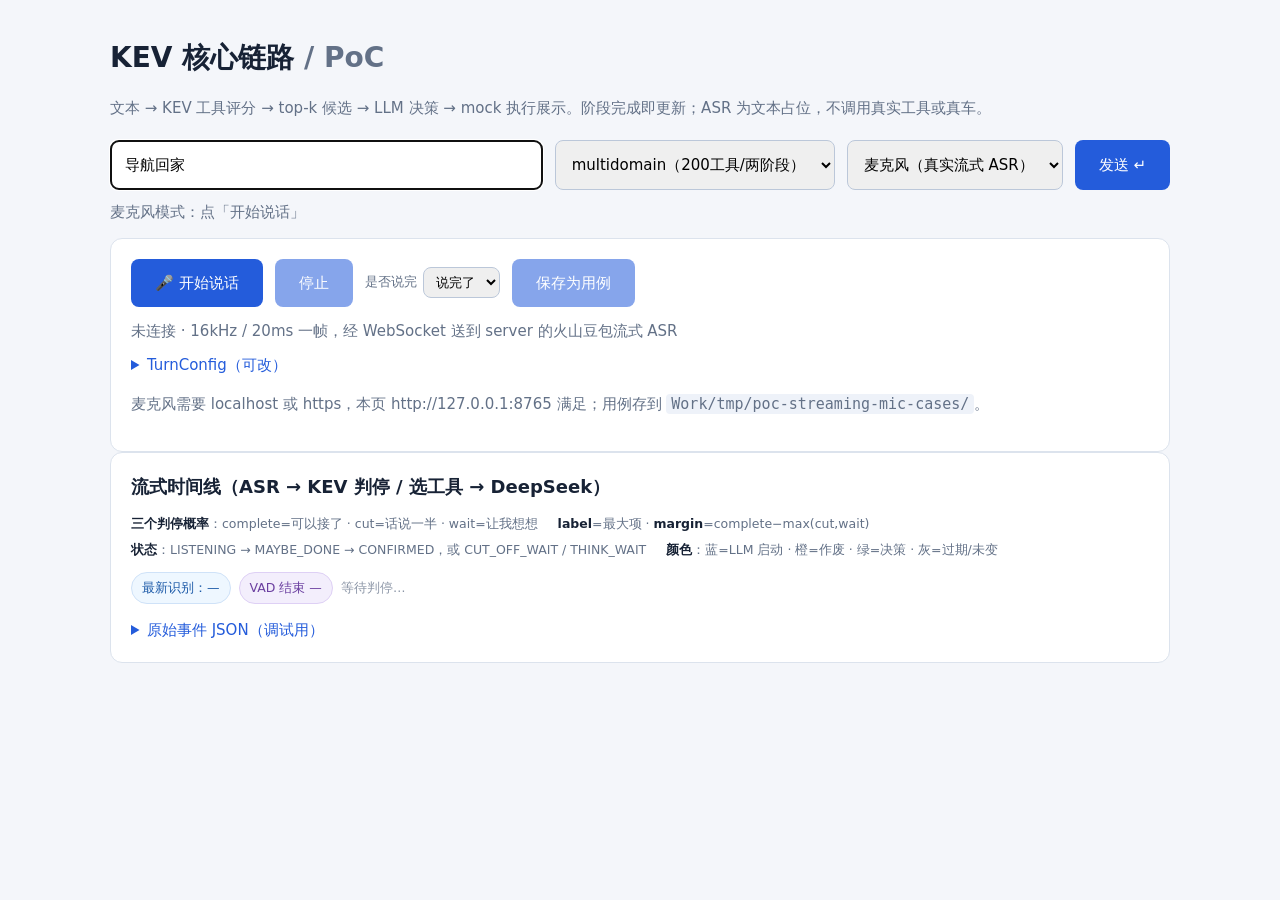
==== ui/index.html @ b3d254fd "流式多轮消费 LLM：消费游标 + 一轮内段级多次决策 把"判停 → 一次决策 → 本轮收尾"改成"判停 → 决策 → 封存该段为已消费 → ASR 继续说 → 只对未消费后缀再判停/再决策"（doc" ====
<!doctype html>
<html lang="zh-CN">
<head>
  <meta charset="utf-8">
  <meta name="viewport" content="width=device-width,initial-scale=1">
  <title>KEV 核心链路 · PoC</title>
  <style>
    * { box-sizing: border-box; }
    body { margin: 0; background: #f4f6fa; color: #172235; font: 15px/1.6 system-ui, sans-serif; }
    main { max-width: 1100px; margin: 36px auto; padding: 0 20px; }
    h1 { margin: 0; font-size: 28px; } h2 { margin: 0 0 12px; font-size: 18px; }
    .muted { color: #637187; } .card { background: white; border: 1px solid #dce3ed; border-radius: 12px; padding: 20px; }
    form { display: flex; gap: 12px; margin: 20px 0 10px; }
    input { flex: 1; min-width: 0; padding: 12px 14px; border: 1px solid #bbc7d9; border-radius: 8px; font: inherit; }
    select { padding: 12px; border: 1px solid #bbc7d9; border-radius: 8px; font: inherit; }
    button { padding: 12px 24px; border: 0; border-radius: 8px; background: #245cdb; color: white; font: inherit; cursor: pointer; }
    button:disabled { opacity: .55; cursor: wait; }
    #status { min-height: 26px; margin-bottom: 12px; } #error { margin: 12px 0; color: #a61f32; background: #fff1f2; padding: 12px; border-radius: 8px; }
    .grid { display: grid; grid-template-columns: 1fr 1fr; gap: 16px; }
    .stack { display: grid; align-content: start; gap: 16px; }
    table { width: 100%; border-collapse: collapse; font-size: 13px; }
    th { text-align: left; color: #637187; } td, th { padding: 8px 6px; border-bottom: 1px solid #edf0f5; }
    td:last-child { text-align: right; font-variant-numeric: tabular-nums; } tr.selected { background: #eaf2ff; color: #174dbb; font-weight: 600; }
    .badge { margin-left: 8px; font-size: 11px; color: #174dbb; white-space: nowrap; }
    .candidate { padding: 10px 0; border-bottom: 1px solid #edf0f5; } .candidate strong { font: 13px ui-monospace, monospace; overflow-wrap: anywhere; }
    .timings { display: flex; gap: 12px; margin-bottom: 16px; } .timings .card { flex: 1; }
    .time { font-size: 22px; font-weight: 600; }
    pre { white-space: pre-wrap; overflow-wrap: anywhere; font: 13px/1.6 ui-monospace, monospace; background: #f6f8fc; padding: 12px; border-radius: 8px; margin: 10px 0 0; }
    summary { cursor: pointer; color: #245cdb; } #raw-section { margin-top: 16px; }
    #timeline-card { margin-bottom: 16px; }
    #timeline { margin: 0; padding: 0; list-style: none; }
    #timeline li { padding: 9px 12px; border-left: 3px solid #245cdb; margin: 6px 0; background: #f6f8fc; font-size: 14px; overflow-wrap: anywhere; }
    #timeline li.error { color: #a61f32; border-color: #a61f32; background: #fff1f2; }
    #execution { margin-top: 12px; }
    [hidden] { display: none !important; }
    .row { display: flex; flex-wrap: wrap; gap: 12px; align-items: center; margin-bottom: 10px; }
    .row label { display: flex; gap: 6px; align-items: center; font-size: 13px; color: #637187; }
    .row input[type=number] { width: 76px; padding: 6px 8px; border: 1px solid #bbc7d9; border-radius: 6px; font: inherit; }
    .row select { padding: 6px 8px; }
    #turn-config, #turn-config-mic { display: grid; grid-template-columns: repeat(auto-fill, minmax(230px, 1fr));
                                   gap: 10px 16px; margin-top: 10px; align-items: start; }
    #turn-config label { justify-content: space-between; }
    code { background: #eef2f9; padding: 1px 5px; border-radius: 4px; }
    #stream-table td { font-variant-numeric: tabular-nums; vertical-align: top; }
    #stream-table td:last-child { text-align: left; }
    #stream-table tr.llm td { background: #f0f6ff; }
    #stream-table tr.llm-cancel td { background: #fff5e8; }
    #stream-table tr.llm-decision td { background: #eaf7ee; font-weight: 600; }
    #stream-table tr.state td { color: #174dbb; }
    #stream-table tr.stale td { color: #8a8f99; }
    #stream-table tr.done td { background: #eaf2ff; }
    #stream-table td.text { max-width: 220px; overflow-wrap: anywhere; }
    @media (max-width: 760px) { main { margin: 20px auto; } .grid { grid-template-columns: 1fr; } .time { font-size: 18px; } .timings { gap: 6px; } .timings .card { padding: 12px; } }

    /* ---------- 时间线可视化 v2（判停卡片流） ---------- */
    .tl-legend { display: flex; flex-wrap: wrap; gap: 6px 20px; font-size: 12.5px; color: #637187; margin: 0 0 12px; }
    .tl-legend b { color: #172235; font-weight: 600; }
    .tl-metrics { display: flex; flex-wrap: wrap; gap: 8px; align-items: center; margin: 0 0 14px; }
    .tl-chip { display: inline-flex; align-items: center; gap: 6px; padding: 5px 10px; border-radius: 999px;
               background: #f1f5fb; border: 1px solid #dbe4f0; font-size: 12.5px; color: #33415c; white-space: nowrap; }
    .tl-chip.live { background: #eef7ff; border-color: #cfe2f8; color: #1c5aa8; }
    .tl-chip.ok { background: #eaf7ee; border-color: #c7e6d2; color: #1f6b3d; }
    .tl-chip.warn { background: #fff5e8; border-color: #f2d9b6; color: #a85c11; }
    .tl-chip.vad { background: #f3eefc; border-color: #ded0f5; color: #6b3fa0; }
    .tl-badge.pass { background: #e6f7ec; color: #1f6b3d; font-weight: 600; }
    .tl-badge.hold { background: #f3f4f6; color: #7b8496; }
    .tl-badge.vad { background: #f3eefc; color: #6b3fa0; }
    .tl-waterfall { display: flex; width: 260px; height: 10px; border-radius: 6px; overflow: hidden; background: #eef2f9; border: 1px solid #dbe4f0; }
    .tl-seg { display: block; height: 100%; }
    .tl-seg.confirm { background: #4a6fa5; } .tl-seg.llm { background: #2f7d4f; } .tl-seg.decide { background: #245cdb; }
    .tl-groups { display: flex; flex-direction: column; gap: 10px; }
    .tl-card { border: 1px solid #dce3ed; border-left: 4px solid #b9c6d8; border-radius: 10px; padding: 10px 12px; background: #fff; }
    .tl-card.complete { border-left-color: #2f7d4f; } .tl-card.cut { border-left-color: #c8862a; }
    .tl-card.wait { border-left-color: #4a6fa5; } .tl-card.stale { opacity: .7; }
    .tl-card.llm { box-shadow: inset 0 0 0 1px #cfe0ff; } .tl-card.done { background: #f6faff; border-left-color: #245cdb; }
    .tl-head { display: flex; flex-wrap: wrap; gap: 8px; align-items: baseline; }
    .tl-time { font: 12px/1.5 ui-monospace, monospace; color: #637187; min-width: 68px; }
    .tl-text { font-weight: 600; overflow-wrap: anywhere; }
    .tl-badge { font-size: 11px; padding: 1px 7px; border-radius: 999px; background: #eef2f9; color: #33415c; white-space: nowrap; }
    .tl-badge.final { background: #e6f0ff; color: #174dbb; }
    .tl-badge.llm { background: #e8f0ff; color: #174dbb; } .tl-badge.cancel { background: #fff1e2; color: #a85c11; }
    .tl-badge.decision { background: #e6f7ec; color: #1f6b3d; } .tl-badge.state { background: #eef7ff; color: #1c5aa8; }
    .tl-badge.error { background: #fff1f2; color: #a61f32; }
    .tl-body { display: grid; grid-template-columns: minmax(250px, 1.1fr) minmax(230px, 1fr); gap: 8px 18px; margin-top: 8px; }
    .tl-scores { display: flex; flex-direction: column; gap: 4px; font-size: 12.5px; }
    .tl-score { display: grid; grid-template-columns: 62px 1fr 46px; gap: 8px; align-items: center; }
    .tl-score .name, .tl-score .val { color: #637187; }
    .tl-score .val { text-align: right; font-variant-numeric: tabular-nums; }
    .tl-score.winner .name, .tl-score.winner .val { color: #172235; font-weight: 600; }
    .tl-bar { display: block; height: 7px; border-radius: 4px; background: #d7e0ee; }
    .tl-bar.complete { background: #2f7d4f; } .tl-bar.cut { background: #c8862a; } .tl-bar.wait { background: #4a6fa5; }
    .tl-tools { display: flex; flex-wrap: wrap; gap: 6px; }
    .tl-events { list-style: none; margin: 8px 0 0; padding: 0; display: flex; flex-direction: column; gap: 3px; font-size: 12px; }
    .tl-events li { display: flex; gap: 8px; overflow-wrap: anywhere; }
    .tl-events .et { font: 11.5px/1.6 ui-monospace, monospace; color: #8b95a6; min-width: 60px; }
    .tl-empty { color: #8b95a6; font-size: 12.5px; }
    .cfg { display: flex; flex-direction: column; gap: 3px; align-items: stretch; }
    .cfg .cfg-key { font-size: 12.5px; color: #33415c; font-weight: 600; }
    .cfg .cfg-hint { font-size: 11.5px; color: #7b8496; line-height: 1.35; }
    @media (max-width: 900px) { .tl-body { grid-template-columns: 1fr; } .tl-waterfall { width: 160px; } }
  </style>
</head>
<body>
<main>
  <h1>KEV 核心链路 <span class="muted">/ PoC</span></h1>
  <p class="muted">文本 → KEV 工具评分 → top-k 候选 → LLM 决策 → mock 执行展示。阶段完成即更新；ASR 为文本占位，不调用真实工具或真车。</p>
  <form id="query-form">
    <input id="utterance" aria-label="输入一句 query" placeholder="输入一句 query，例如：导航回家" value="导航回家" required autofocus>
    <select id="tool-set" aria-label="工具集模式">
      <option value="navigation">navigation（14导航工具）</option>
      <option value="multidomain" selected>multidomain（200工具/两阶段）</option>
    </select>
    <select id="mode" aria-label="运行模式">
      <option value="single">单句（一次决策）</option>
      <option value="stream">流式模拟（KEV 判停）</option>
      <option value="mic" selected>麦克风（真实流式 ASR）</option>
    </select>
    <button id="send" type="submit">发送 ↵</button>
  </form>
  <div id="status" class="muted" role="status" aria-live="polite">麦克风模式：点「开始说话」</div>
  <div id="error" role="alert" hidden></div>
  <section id="stream-controls" class="card" hidden>
    <div class="row">
      <label>语速 <input id="speed" type="number" value="6" min="1" max="20" step="0.5" aria-label="每秒字数"> 字/秒</label>
      <label>样例
        <select id="preset" aria-label="样例脚本">
          <option value="">（用输入框文本）</option>
          <option value="导航回家">导航回家</option>
          <option value="我去买菜|600|对了还要买酱油">我去买菜|600|对了还要买酱油</option>
          <option value="帮我导航到|1500|人民广场">帮我导航到|1500|人民广场</option>
          <option value="等一下我想想|2500|回家">等一下我想想|2500|回家</option>
        </select>
      </label>
      <span class="muted">停顿标记：<code>我去买菜|600|对了还要买酱油</code>（<code>|600|</code> 表示停顿 600ms，同时作为新的 ASR 段）</span>
    </div>
    <details><summary>TurnConfig（可改）</summary><div id="turn-config"></div></details>
  </section>
  <section id="mic-controls" class="card" hidden>
    <div class="row">
      <button id="mic-start" type="button">🎤 开始说话</button>
      <button id="mic-stop" type="button" disabled>停止</button>
      <label>是否说完
        <select id="mic-label" aria-label="标注是否说完">
          <option value="true" selected>说完了</option>
          <option value="false">没说完</option>
        </select>
      </label>
      <button id="mic-save" type="button" disabled>保存为用例</button>
      <span id="mic-status" class="muted">未连接 · 16kHz / 20ms 一帧，经 WebSocket 送到 server 的火山豆包流式 ASR</span>
    </div>
    <details><summary>TurnConfig（可改）</summary><div id="turn-config-mic"></div></details>
    <p class="muted">麦克风需要 localhost 或 https，本页 http://127.0.0.1:8765 满足；用例存到 <code>Work/tmp/poc-streaming-mic-cases/</code>。</p>
  </section>
  <section id="stream-card" class="card" hidden>
    <h2>流式时间线（ASR → KEV 判停 / 选工具 → DeepSeek）</h2>
    <p class="tl-legend">
      <span><b>三个判停概率</b>：complete=可以接了 · cut=话说一半 · wait=让我想想</span>
      <span><b>label</b>=最大项 · <b>margin</b>=complete−max(cut,wait)</span>
      <span><b>状态</b>：LISTENING → MAYBE_DONE → CONFIRMED，或 CUT_OFF_WAIT / THINK_WAIT</span>
      <span><b>颜色</b>：蓝=LLM 启动 · 橙=作废 · 绿=决策 · 灰=过期/未变</span>
    </p>
    <div id="tl-metrics" class="tl-metrics"></div>
    <div id="tl-groups" class="tl-groups"></div>
    <details id="tl-raw-details"><summary>原始事件 JSON（调试用）</summary><pre id="tl-raw"></pre></details>
  </section>
  <section id="timeline-card" class="card" hidden>
    <h2>实时阶段时间线</h2><ol id="timeline" aria-live="polite"></ol>
    <div id="execution" class="muted"></div>
  </section>
  <section id="results" hidden>
    <div class="timings">
      <div class="card"><div class="muted">KEV</div><div id="kev-time" class="time"></div></div>
      <div class="card"><div class="muted">LLM / 决策</div><div id="llm-time" class="time"></div></div>
      <div class="card"><div class="muted">E2E</div><div id="e2e-time" class="time"></div></div>
    </div>
    <div class="grid">
      <div class="card">
        <h2>1 · KEV 分数表</h2>
        <p id="score-info" class="muted"></p>
        <p id="stage-info" class="muted" hidden></p>
        <table><thead><tr><th>工具名（蓝色为入选 top-k）</th><th>分数</th></tr></thead><tbody id="scores"></tbody></table>
      </div>
      <div class="stack">
        <div class="card"><h2>2 · 交给 LLM 的候选</h2><div id="candidates"></div><details><summary>候选完整 schema</summary><pre id="schemas"></pre></details></div>
        <div class="card"><h2>3 · 下一步决策</h2><div id="decision-head" class="muted"></div><pre id="decision"></pre></div>
      </div>
    </div>
    <details id="raw-section" class="card"><summary>原始 JSON · 全部结果</summary><pre id="raw"></pre></details>
  </section>
</main>
<script>
  const byId = id => document.getElementById(id);
  const pretty = value => JSON.stringify(value, null, 2);
  const ms = value => typeof value === 'number' ? value.toFixed(1) + ' ms' : '—';
  const fixed = (value, digits = 3) => typeof value === 'number' ? value.toFixed(digits) : '';

  // ---------- 流式模拟：TurnConfig 表单 + 脚本化 ASR 回放 ----------
  const TURN_FIELDS = [
    {key: 'eot_policy', type: 'select', options: ['argmax', 'margin'],
     hint: '判"说完了"的策略：argmax=三项取最大；margin=complete 必须领先 max(cut,wait) 超过 eot_margin'},
    {key: 'eot_margin', type: 'number', step: '0.05',
     hint: 'margin 策略要求的领先幅度（推荐 0.2）：越大越不容易误判说完，但会漏判'},
    {key: 'spec_margin', type: 'number', step: '0.05',
     hint: '进入"可能说完"且 margin ≥ 此值时才投机调 LLM（0=只要可能说完就投机）'},
    {key: 'speculative_llm', type: 'checkbox',
     hint: '投机启动 DeepSeek：确认前就调，被推翻时作废并计入 llm_wasted（省确认窗）'},
    {key: 'eot_input', type: 'select', options: ['last_segment', 'turn_text'],
     hint: '判停送什么文本：last_segment=当前 ASR 段（<4 字时拼上一段）；turn_text=本轮累计全文'},
    {key: 'confirm_silence_ms', type: 'number', step: '50',
     hint: '判 complete 后要连续静音多久才确认（必须小于 max_silence_ms，否则被兜底抢先）'},
    {key: 'cut_wait_ms', type: 'number', step: '100',
     hint: '判 cut（话说一半）后再等多久强制确认，避免会话卡住'},
    {key: 'think_wait_ms', type: 'number', step: '100',
     hint: '判 wait（"等一下/我想想"）最多等多久确认；期间不调 LLM'},
    {key: 'max_silence_ms', type: 'number', step: '100',
     hint: '兜底：任何状态静音到这么久就确认（KEV 失败/超时也走这条）'},
    {key: 'eot_timeout_ms', type: 'number', step: '50',
     hint: '单次判停超过多久算超时：放弃该次判定、退回静音兜底（晚到的结果仍会展示）'},
    {key: 'debounce_ms', type: 'number', step: '10',
     hint: '文本变化后等多久才发判停/选工具：必须小于 ASR partial 间隔，否则每次判停都会被下一次更新顶掉'},
    {key: 'eot_max_inflight', type: 'number', step: '1',
     hint: '同时最多几个判停在途：>1 才不会被 single-flight 饿死，越高判停覆盖率越高'},
    {key: 'reuse_tools_if_text_unchanged', type: 'checkbox',
     hint: '最终文本归一化后与已评分的相同则复用工具短名单，不再调 KEV'},
    {key: 'tools_max_inflight', type: 'number', step: '1',
     hint: '同时最多几个选工具在途。实测 >1 反而更慢（p50 849→1503ms、工具调用近翻倍且挤占判停），默认 1'},
    {key: 'allow_stale_shortlist', type: 'checkbox',
     hint: '短名单还没回来时，允许先用本轮稍旧的一份发 LLM（回来不同再作废重发），省掉等短名单的时间'},
    {key: 'warm_llm', type: 'checkbox',
     hint: '本轮第一个 ASR 更新就发一次 1-token 预热请求，把模型冷启动与建连藏在用户说话期间'}
  ];
  const TURN_DEFAULTS = {eot_policy: 'margin', eot_margin: 0.2, spec_margin: 0.3, speculative_llm: true,
    eot_input: 'last_segment', confirm_silence_ms: 700, cut_wait_ms: 1500, think_wait_ms: 3000,
    max_silence_ms: 2000, eot_timeout_ms: 900, debounce_ms: 80, eot_max_inflight: 3, reuse_tools_if_text_unchanged: true,
    tools_max_inflight: 1, allow_stale_shortlist: true, warm_llm: true};
  function buildTurnConfig(hostId = 'turn-config') {
    const host = byId(hostId);
    for (const field of TURN_FIELDS) {
      const label = document.createElement('label');
      label.className = 'cfg';
      label.title = field.hint;
      const key = document.createElement('span');
      key.className = 'cfg-key';
      key.textContent = field.key + '  ';
      const mark = document.createElement('em');
      mark.className = 'muted';
      mark.style.fontStyle = 'normal';
      mark.textContent = '?';
      key.append(mark);
      let input;
      if (field.type === 'select') {
        input = document.createElement('select');
        for (const option of field.options) input.append(new Option(option, option, false, option === TURN_DEFAULTS[field.key]));
      } else {
        input = document.createElement('input');
        input.type = field.type;
        if (field.step) input.step = field.step;
        if (field.type === 'checkbox') input.checked = TURN_DEFAULTS[field.key];
        else input.value = TURN_DEFAULTS[field.key];
      }
      input.dataset.key = field.key;
      input.dataset.type = field.type;
      input.id = hostId + '-' + field.key;
      const hint = document.createElement('span');
      hint.className = 'cfg-hint';
      hint.textContent = field.hint;
      label.append(key, input, hint);
      host.append(label);
    }
  }
  function collectTurnConfig(hostId = 'turn-config') {
    const config = {};
    for (const input of byId(hostId).querySelectorAll('[data-key]')) {
      config[input.dataset.key] = input.dataset.type === 'checkbox' ? input.checked
        : input.dataset.type === 'number' ? Number(input.value) : input.value;
    }
    return config;
  }
  // `|600|` = 600 ms pause that also closes the ASR segment (the next chunk starts a fresh one).
  function buildScript(text, speed) {
    const updates = [], vad = [{t_ms: 0, kind: 'speech_start'}];
    let plain = '', t = 0;
    for (const chunk of text.split(/\|(\d+)\|/)) {
      if (/^\d+$/.test(chunk)) {
        vad.push({t_ms: Math.round(t), kind: 'speech_end'});
        t += Number(chunk);
        vad.push({t_ms: Math.round(t), kind: 'speech_start'});
        plain = '';
        continue;
      }
      for (const char of chunk) {
        t += 1000 / speed;
        plain += char;
        updates.push({t_ms: Math.round(t), text: plain, final: false});
      }
    }
    if (updates.length) {
      updates[updates.length - 1].final = true;
      vad.push({t_ms: updates[updates.length - 1].t_ms + 20, kind: 'speech_end'});
    }
    return {updates, vad};
  }
  // ---------- 时间线可视化：一张卡 = 一次 ASR 更新（判停 / 工具 / LLM 都挂在它下面） ----------
  const EVENT_TEXT = {
    eot_start: e => `判停开始 · ${e.text || ''}`,
    eot_scores: e => `判停结果 · ${e.label}${e.stale ? '（已过期，不入状态机）' : ''}`,
    eot_skipped: e => `判停跳过 · ${e.reason}${e.text ? ' · ' + e.text : ''}`,
    tools_start: e => `选工具开始 · ${e.text || ''}`,
    tools_scores: e => `选工具结果${e.reused ? '（复用短名单）' : ''} · ${(e.selected || []).join('、') || '无候选'}`,
    state_change: e => `状态 ${e.from} → ${e.to}（${e.why}）`,
    llm_start: e => `LLM 启动${e.speculative ? '（投机）' : ''} · ${(e.selected || []).join('、')}`,
    llm_cancel: e => `LLM 作废 · ${e.reason}${e.speculative ? '（投机）' : ''}${e.prepared ? '（结果已就绪仍丢弃）' : ''}`,
    llm_decision: e => `决策 · ${e.decision?.kind} ${e.decision?.tool || ''}${e.utterance ? ' · 「' + e.utterance + '」' : ''}${e.consumed_index ? '（已消费第 ' + e.consumed_index + ' 段）' : ''}`,
    segment_consumed: e => `已消费第 ${e.index} 段 · 「${e.text || ''}」 · 游标 ${e.segments} 段${e.speculative ? '（投机命中）' : ''}`,
    barge_in: e => `打断 · ${e.why || ''}`,
    error: e => `错误 · ${e.error_type || ''} ${e.error || ''}`
  };
  const EVENT_CLASS = {llm_start: 'llm', llm_cancel: 'cancel', llm_decision: 'decision', segment_consumed: 'ok', state_change: 'state', error: 'error', vad_end: 'vad'};

  function createTimeline() {
    const groups = new Map();
    let current = null, sequence = 0, live = null;
    let policy = {eot_policy: 'margin', eot_margin: 0.2};
    let vadEndMs = null, firstToolMs = null, vadChip = null, pendingVad = null;
    const rawEvents = [], pending = [], byText = new Map();
    const node = (tag, cls, text) => { const element = document.createElement(tag); if (cls) element.className = cls;
      if (text !== undefined) element.textContent = text; return element; };
    const chip = (label, cls) => node('span', 'tl-chip' + (cls ? ' ' + cls : ''), label);

    function reset(config) {
      if (config) policy = {eot_policy: config.eot_policy, eot_margin: Number(config.eot_margin)};
      groups.clear(); byText.clear(); current = null; sequence = 0; rawEvents.length = 0; pending.length = 0;
      vadEndMs = null; firstToolMs = null; vadChip = null; pendingVad = null;
      byId('tl-groups').replaceChildren();
      byId('tl-raw').textContent = '';
      live = chip('最新识别：—', 'live');
      vadChip = chip('VAD 结束 —', 'vad');
      byId('tl-metrics').replaceChildren(live, vadChip, node('span', 'tl-empty', '等待判停…'));
    }
    function liveAsr(data) {
      if (!live) reset();
      live.textContent = `最新识别：${data.text || '—'}（${data.final ? 'final' : 'partial'} @ ${Math.round(data.t_ms)}ms）`;
      live.classList.toggle('ok', !!data.final);
    }
    function marginVerdict(data) {
      // 「策略先不动」：这里只把既有规则的结果标出来，不改判定。
      const threshold = policy.eot_margin;
      const accepted = data.label === 'complete'
        && (policy.eot_policy !== 'margin' || data.margin >= threshold);
      return {
        accepted,
        text: accepted
          ? `margin 通过（${data.margin >= 0 ? '+' : ''}${fixed(data.margin)} ≥ ${fixed(threshold)}）→ 判停`
          : (data.label === 'complete'
              ? `margin 未通过（${data.margin >= 0 ? '+' : ''}${fixed(data.margin)} < ${fixed(threshold)}）→ 继续听`
              : `非 complete（${data.label}）→ 继续听`),
      };
    }
    function updateVadChip() {
      if (!vadChip) return;
      vadChip.textContent = vadEndMs === null ? 'VAD 结束 —'
        : `VAD 结束 ${Math.round(vadEndMs)}ms → 首工具 ${firstToolMs === null ? '—' : '+' + Math.round(firstToolMs - vadEndMs) + 'ms'}`;
    }
    function markVadEnd(t_ms, source) {
      if (t_ms === undefined || t_ms === null) return;
      if (vadEndMs !== null && t_ms <= vadEndMs) return;     // 每轮只认最后一次"说话结束"，同值不重复
      if (firstToolMs !== null && t_ms > firstToolMs) firstToolMs = null;   // 基准后移 → 重新配对，避免负值
      vadEndMs = t_ms;
      updateVadChip();
      const note = `VAD 结束（${source}）· t=${Math.round(t_ms)}ms`;
      const target = current && (current.timeMs === undefined || current.timeMs <= t_ms) ? current : null;
      if (target) addEvent(target, {t_ms, event: 'vad_end'}, note);
      else pendingVad = {t_ms, note};
    }
    function scoreLine(name, value, winner) {
      const row = node('div', 'tl-score' + (winner ? ' winner' : ''));
      const track = node('span');
      const bar = node('span', 'tl-bar ' + name);
      bar.style.width = Math.max(2, Math.round((value || 0) * 100)) + '%';
      track.append(bar);
      row.append(node('span', 'name', name), track, node('span', 'val', (value || 0).toFixed(3)));
      return row;
    }
    function ensure(version, t_ms, text, final) {
      if (groups.has(version)) return groups.get(version);
      const card = node('article', 'tl-card');
      const head = node('div', 'tl-head');
      const time = node('span', 'tl-time', Math.round(t_ms || 0) + ' ms');
      const textNode = node('span', 'tl-text', text || '(无文本)');
      const state = node('span', 'tl-badge state', '状态 LISTENING');
      const kev = node('span', 'tl-badge', 'KEV —');
      head.append(time, textNode, node('span', 'tl-badge', 'v' + version),
                  node('span', 'tl-badge' + (final ? ' final' : ''), final ? 'final' : 'partial'), state, kev);
      const body = node('div', 'tl-body');
      const left = node('div');
      const scores = node('div', 'tl-scores');
      const verdict = node('div', 'tl-empty', '未判停');
      left.append(scores, verdict);
      const right = node('div');
      const tools = node('div', 'tl-tools');
      const events = node('ul', 'tl-events');
      right.append(tools, events);
      body.append(left, right);
      card.append(head, body);
      byId('tl-groups').append(card);
      const group = {card, time, textNode, state, kev, scores, verdict, tools, events, version, timeMs: t_ms};
      groups.set(version, group);
      if (text) byText.set(text, group);          // 判停/选工具事件按"它评的那段文本"归卡
      current = group;
      while (pending.length) addEvent(group, pending.shift());
      if (pendingVad) { addEvent(group, {t_ms: pendingVad.t_ms, event: 'vad_end'}, pendingVad.note); pendingVad = null; }
      card.scrollIntoView({block: 'nearest'});
      return group;
    }
    function addEvent(group, event, note) {
      const item = node('li');
      item.append(node('span', 'et', Math.round(event.t_ms || 0) + 'ms'),
                  node('span', 'tl-badge ' + (EVENT_CLASS[event.event] || ''),
                       note || (EVENT_TEXT[event.event] ? EVENT_TEXT[event.event](event) : event.event)));
      group.events.append(item);
    }
    function record(event) {
      rawEvents.push(event);
      byId('tl-raw').textContent = rawEvents.map(item => JSON.stringify(item)).join('\n');
    }
    function asr(data) {
      const version = data.text_version === undefined ? ++sequence : data.text_version;
      const text = data.turn_text || data.text || '';
      if (data.changed === false) {
        const group = current || ensure(version, data.t_ms, text, data.final);
        addEvent(group, {...data, event: 'asr_update'}, `ASR 更新 · 归一化后未变 · ${text}`);
        record({...data, event: 'asr_update'});
        return group;
      }
      const group = ensure(version, data.t_ms, text, data.final);
      record({...data, event: 'asr_update'});
      return group;
    }
    function event(data) {
      record(data);
      if (data.event === 'asr_update') return asr(data);       // ASR 更新自己开卡
      if (data.event === 'vad') {                              // 纯 VAD 不单独开卡，有当前卡就记一行
        if (data.kind === 'speech_end') markVadEnd(data.t_ms, 'VAD speech_end');
        if (current) addEvent(current, data, data.kind === 'speech_end' ? 'VAD speech_end（音频静音起点）' : 'VAD speech_start（用户又开口）');
        return null;
      }
      if (data.vad_end_ms !== undefined && data.vad_end_ms !== null) markVadEnd(data.vad_end_ms, 'ASR 断句 end_time');
      const version = data.text_version === undefined ? 0 : data.text_version;
      // 服务端事件的 text_version 是"发出时的最新版本"，而判停/选工具事件带 text（它评的那段文本）：
      // 优先按 text 归卡，其次按版本，最后挂到当前卡；都没有就先攒着，等第一张卡出现再挂。
      const group = (data.text && byText.get(data.text)) || groups.get(version) || current;
      if (!group) { pending.push(data); return null; }
      switch (data.event) {
        case 'eot_scores':
          group.scores.replaceChildren(
            scoreLine('complete', data.complete, data.label === 'complete'),
            scoreLine('cut', data.cut, data.label === 'cut'),
            scoreLine('wait', data.wait, data.label === 'wait'));
          group.verdict.className = 'tl-empty';
          group.verdict.textContent = `label=${data.label} · margin=${data.margin >= 0 ? '+' : ''}${fixed(data.margin)}`
            + `${data.stale ? ' · 已过期（文本已更新，不入状态机）' : ''}`
            + ` · KEV 墙钟 ${Math.round(data.wall_ms)}ms / 模型自报 ${Math.round(data.kev_ms)}ms`;
          group.card.classList.add(data.stale ? 'stale' : data.label);
          group.kev.textContent = `KEV ${Math.round(data.wall_ms)} / ${Math.round(data.kev_ms)} ms`;
          {
            const verdict = marginVerdict(data);
            const stale = !!data.stale;
            const badge = node('span', 'tl-badge ' + (verdict.accepted && !stale ? 'pass' : 'hold'),
                               verdict.text + (stale ? '（已过期，未用于判停）' : ''));
            group.verdict.after(badge);
          }
          break;
        case 'tools_scores': {
          const items = (data.top || []).map(item => chip(`${item.name} ${fixed(item.score)}`));
          group.tools.replaceChildren(...(items.length ? items : [node('span', 'tl-empty', '无候选')]));
          if (data.reused) group.tools.append(chip('复用短名单', 'ok'));
          if (vadEndMs !== null && firstToolMs === null && data.t_ms >= vadEndMs) {
            firstToolMs = data.t_ms;
            updateVadChip();
          }
          break;
        }
        case 'state_change':
          group.state.textContent = `状态 ${data.to}`;
          group.card.classList.toggle('done', data.to === 'CONFIRMED');
          break;
        case 'llm_start':
          group.card.classList.add('llm');
          break;
        case 'turn_done':
          return done(data);
      }
      addEvent(group, data);
      return group;
    }
    function done(data) {
      record(data);
      const box = byId('tl-metrics');
      box.replaceChildren(live || chip('最新识别：—', 'live'), vadChip || chip('VAD 结束 —', 'vad'));
      updateVadChip();
      box.append(chip(`最后一字 ${Math.round(data.t_last_word)}ms`),
                 chip(`判停确认 +${Math.round(data.t_confirm_latency_ms)}ms`),
                 chip(`LLM 启动 +${Math.round(data.t_llm_start_latency_ms)}ms`, 'ok'),
                 chip(`决策 +${Math.round(data.t_decision_latency_ms)}ms`, 'ok'),
                 chip(`判停 ${data.eot_calls} 次（跳过 ${data.eot_skipped}）`),
                 chip(`选工具 ${data.tool_calls} 次`),
                 chip(`LLM ${data.llm_calls} 次（浪费 ${data.llm_wasted}）`, data.llm_wasted ? 'warn' : 'ok'));
      if (data.consumed_count !== undefined) {
        box.append(chip(`已消费 ${data.consumed_count} 段`, data.consumed_count ? 'ok' : ''));
      }
      const total = Math.max(1, data.t_decision_latency_ms || 1);
      const waterfall = node('div', 'tl-waterfall');
      const segment = (label, value, cls) => {
        const part = node('span', 'tl-seg ' + cls);
        part.style.width = Math.max(2, Math.round(((value || 0) / total) * 100)) + '%';
        part.title = `${label} +${Math.round(value || 0)}ms`;
        waterfall.append(part);
      };
      segment('判停确认', data.t_confirm_latency_ms, 'confirm');
      segment('LLM 启动', (data.t_llm_start_latency_ms || 0) - (data.t_confirm_latency_ms || 0), 'llm');
      segment('决策', (data.t_decision_latency_ms || 0) - (data.t_llm_start_latency_ms || 0), 'decide');
      box.append(waterfall);
      if (data.timeline_path) box.append(chip('证据 ' + data.timeline_path));
    }
    reset();
    return {reset, asr, event, done, liveAsr, record, markVadEnd};
  }
  const timeline = createTimeline();

  async function streamSubmit() {
    const text = (byId('preset').value || byId('utterance').value).trim();
    if (!text) return;
    const speed = Math.max(1, Number(byId('speed').value) || 6);
    const {updates, vad} = buildScript(text, speed);
    byId('send').disabled = true;
    byId('error').hidden = true;
    byId('stream-card').hidden = false;
    timeline.reset(collectTurnConfig());
    byId('status').textContent = `流式回放中：${updates.length} 条 ASR 更新，语速 ${speed} 字/秒…`;
    try {
      const response = await fetch('/api/session/stream', {method: 'POST', headers: {'Content-Type': 'application/json'},
        body: JSON.stringify({updates, vad, tool_set: byId('tool-set').value, config: collectTurnConfig()})});
      if (!response.ok) throw new Error(`HTTP ${response.status} ${await response.text()}`);
      for await (const {type, data} of readEvents(response)) {
        if (type === 'asr_update') timeline.asr(data);
        else if (type === 'turn_done') { timeline.done(data); byId('status').textContent = '流式回放完成'; }
        else timeline.event(data);
        if (type === 'turn_done') break;
      }
    } catch (error) {
      byId('error').hidden = false;
      byId('error').textContent = `流式会话失败：${error.message}`;
    } finally {
      byId('send').disabled = false;
    }
  }
  // ---------- M4：麦克风模式（16kHz/20ms PCM → WebSocket → 火山豆包流式 ASR → TurnSession） ----------
  const MIC_RATE = 16000, MIC_FRAME_SAMPLES = 320;   // 20 ms @16 kHz
  const mic = {socket: null, stream: null, context: null, node: null, pending: null, frames: 0, bytes: 0,
               partials: 0, finals: 0, sessionId: null, started: null, turn: 0};

  function micStatus(text) { byId('mic-status').textContent = text; }

  function micHandle(kind, data) {
    const name = kind === 'event' ? data.event : kind;
    if (name === 'asr') return timeline.liveAsr(data);            // 原始 ASR 只更新"最新识别"，卡片由 asr_update 事件建
    if (name === 'turn_done') return timeline.done(data);
    if (name === 'error') return timeline.event({...data, event: 'error', t_ms: data.t_ms || 0});
    return timeline.event({...data, event: name});
  }

  // 48k (or whatever the context gives) → 16k, then 16-bit little-endian PCM.
  function micResample(input, inputRate) {
    if (inputRate === MIC_RATE) {
      const out = new Int16Array(input.length);
      for (let i = 0; i < input.length; i++) out[i] = Math.max(-1, Math.min(1, input[i])) * 0x7fff;
      return out;
    }
    const ratio = inputRate / MIC_RATE;
    const length = Math.floor(input.length / ratio);
    const out = new Int16Array(length);
    for (let i = 0; i < length; i++) out[i] = Math.max(-1, Math.min(1, input[Math.floor(i * ratio)])) * 0x7fff;
    return out;
  }

  function micFlushSamples(samples) {
    const target = mic.pending ? mic.pending.length : 0;
    const merged = new Int16Array(target + samples.length);
    if (mic.pending) merged.set(mic.pending, 0);
    merged.set(samples, target);
    let offset = 0;
    while (merged.length - offset >= MIC_FRAME_SAMPLES) {
      if (mic.socket && mic.socket.readyState === WebSocket.OPEN) {
        mic.socket.send(merged.slice(offset, offset + MIC_FRAME_SAMPLES).buffer);
        mic.frames += 1; mic.bytes += MIC_FRAME_SAMPLES * 2;
      }
      offset += MIC_FRAME_SAMPLES;
    }
    mic.pending = offset < merged.length ? merged.slice(offset) : null;
  }

  function micOnAudio(event) {
    const input = event.inputBuffer.getChannelData(0);
    micFlushSamples(micResample(input, mic.context.sampleRate));
    if (mic.frames % 25 === 0) {
      micStatus(`采集中 · 已发 ${mic.frames} 帧（${(mic.bytes / 1024).toFixed(1)} KB）· ASR partial ${mic.partials} / final ${mic.finals}`);
    }
  }

  async function micStart() {
    // 重新开始：先把上一轮的连接收掉（服务端把该轮用例登记在案，稍后仍可保存）
    if (mic.socket) { const stale = mic.socket; mic.socket = null; try { stale.close(); } catch (e) {} }
    byId('error').hidden = true;
    byId('stream-card').hidden = false;
    timeline.reset(collectTurnConfig('turn-config-mic'));
    micHandle.ctx = null;
    mic.frames = 0; mic.bytes = 0; mic.partials = 0; mic.finals = 0; mic.sessionId = null;
    try {
      mic.stream = await navigator.mediaDevices.getUserMedia({audio: {channelCount: 1, echoCancellation: false,
        noiseSuppression: false, autoGainControl: false}});
    } catch (error) {
      byId('error').hidden = false;
      byId('error').textContent = `无法获取麦克风：${error.message}（需要 localhost/https 与授权）`;
      return;
    }
    mic.context = new (window.AudioContext || window.webkitAudioContext)();
    await mic.context.resume();
    const source = mic.context.createMediaStreamSource(mic.stream);
    mic.node = mic.context.createScriptProcessor(2048, 1, 1);
    mic.node.onaudioprocess = micOnAudio;
    const mute = mic.context.createGain(); mute.gain.value = 0;
    source.connect(mic.node); mic.node.connect(mute); mute.connect(mic.context.destination);

    mic.turn += 1;
    const turn = mic.turn;                       // 每一轮一个编号：旧连接的 onclose 不能动新一轮的 socket
    const socket = new WebSocket(`${location.origin.replace(/^http/, 'ws')}/api/session/mic`);
    mic.socket = socket;
    socket.binaryType = 'arraybuffer';
    socket.onopen = () => {
      if (mic.turn !== turn) return;
      micStatus('WebSocket 已连接，正在等 ASR…');
      socket.send(JSON.stringify({cmd: 'config', tool_set: byId('tool-set').value,
                                  config: collectTurnConfig('turn-config-mic')}));
    };
    socket.onmessage = message => {
      if (mic.turn !== turn) return;
      const {kind, data} = JSON.parse(message.data);
      if (kind === 'ready') { mic.sessionId = data.session_id; micStatus(`就绪 · ${data.session_id} · ${data.sample_rate}Hz/${data.frame_ms}ms`); }
      else if (kind === 'asr') {
        data.final ? mic.finals++ : mic.partials++;
        if (data.vad_end_ms !== undefined && data.vad_end_ms !== null) timeline.markVadEnd(data.vad_end_ms, 'ASR 断句 end_time');
        micHandle('asr', data);
      }
      else if (kind === 'event') {
        micHandle(data.event, data);
        if (data.event === 'turn_done') { byId('mic-start').disabled = false; byId('mic-save').disabled = false; }
      }
      else if (kind === 'saved') { micStatus(`已保存：${data.path}（标注：${data.label_complete ? '说完了' : '没说完'}）`); byId('mic-save').disabled = false; }
      else if (kind === 'error') { byId('error').hidden = false; byId('error').textContent = `mic ${data.stage} 错误：${data.error_type} ${data.error}`; }
      else if (kind === 'stopping') { micStatus('已停止送音频，等 ASR final 与决策…'); }
      else if (kind === 'config') { micStatus(`配置已生效 · ${JSON.stringify(data.config)}`); }
    };
    socket.onerror = () => {
      if (mic.turn !== turn) return;
      byId('error').hidden = false; byId('error').textContent = 'WebSocket 错误，见 server 日志';
    };
    socket.onclose = () => {
      if (mic.turn !== turn) return;             // 旧连接关闭：忽略，不要碰新一轮的状态
      mic.socket = null; byId('mic-start').disabled = false;
      micStatus('WebSocket 已关闭 · 可以再次点「开始说话」');
    };
    mic.started = Date.now();
    byId('mic-start').disabled = true;
    byId('mic-stop').disabled = false;
    byId('mic-save').disabled = true;
    micStatus('采集中 · 请说话…');
  }

  function micStop() {
    if (mic.socket && mic.socket.readyState === WebSocket.OPEN) mic.socket.send(JSON.stringify({cmd: 'stop'}));
    micStatus('已停止送音频，等 ASR final 与决策…（可再次点「开始说话」开新一轮）');
    byId('mic-stop').disabled = true;
    byId('mic-start').disabled = false;          // 暂停后可以马上再来一轮
    byId('mic-save').disabled = false;
    if (mic.node) { mic.node.onaudioprocess = null; mic.node.disconnect(); mic.node = null; }
    if (mic.stream) { mic.stream.getTracks().forEach(track => track.stop()); mic.stream = null; }
    if (mic.context) { mic.context.close(); mic.context = null; }
  }

  async function micSave() {
    if (!mic.sessionId) { micStatus('还没拿到 session，先点「开始说话」说一句'); return; }
    const label = byId('mic-label').value === 'true';
    byId('mic-save').disabled = true;
    try {
      const response = await fetch('/api/session/mic/save', {method: 'POST', headers: {'Content-Type': 'application/json'},
        body: JSON.stringify({session_id: mic.sessionId, label})});
      const data = await response.json();
      if (!response.ok) throw new Error(data.error || `HTTP ${response.status}`);
      micStatus(`已保存：${data.path}（标注：${data.label_complete ? '说完了' : '没说完'}）`);
    } catch (error) {
      byId('mic-save').disabled = false;
      byId('error').hidden = false;
      byId('error').textContent = `保存失败：${error.message}`;
    }
  }

  byId('mic-start').addEventListener('click', micStart);
  byId('mic-stop').addEventListener('click', micStop);
  byId('mic-save').addEventListener('click', micSave);

  async function* readEvents(response) {
    const reader = response.body.getReader();
    const decoder = new TextDecoder();
    let buffer = '';
    while (true) {
      const chunk = await reader.read();
      if (chunk.done) break;
      buffer += decoder.decode(chunk.value, {stream: true});
      let boundary;
      while ((boundary = buffer.indexOf('\n\n')) >= 0) {
        const packet = buffer.slice(0, boundary);
        buffer = buffer.slice(boundary + 2);
        const lines = packet.split('\n');
        yield {type: lines.find(line => line.startsWith('event: ')).slice(7),
               data: JSON.parse(lines.find(line => line.startsWith('data: ')).slice(6))};
      }
    }
  }

  function render(data) {
    byId('results').hidden = false;
    byId('kev-time').textContent = ms(data.kev_latency_ms);
    byId('llm-time').textContent = ms(data.decision_latency_ms);
    byId('e2e-time').textContent = ms(data.latency_ms);
    byId('score-info').textContent = `模型 ${data.kev_model || 'kev-latest'} · 阈值 ${data.tool_threshold ?? 0.5} · top-k ${data.top_k ?? 3}`;
    byId('stage-info').hidden = data.tool_set !== 'multidomain';
    byId('stage-info').textContent = `阶段1 ${ms(data.kev_stage1_ms)} · 阶段2 ${ms(data.kev_stage2_ms)} · 召回域 ${(data.recalled_domains || []).map(domain => `${domain.name} ${Number(domain.score).toFixed(4)}`).join('、') || '—'} · 已评分工具 ${data.scored_tool_count ?? '—'}`;
    const selected = new Set(data.selected_tools || []);
    const scores = byId('scores'); scores.replaceChildren();
    for (const [name, score] of Object.entries(data.scores || {}).sort((a, b) => b[1] - a[1] || a[0].localeCompare(b[0]))) {
      const tool = name.replace(/^tool:/, '');
      const row = document.createElement('tr');
      const label = document.createElement('td'); label.textContent = tool;
      const value = document.createElement('td'); value.textContent = Number(score).toFixed(4);
      if (selected.has(tool)) {
        row.className = 'selected';
        const badge = document.createElement('span'); badge.className = 'badge'; badge.textContent = '入选'; label.append(badge);
      }
      row.append(label, value); scores.append(row);
    }
    const candidates = byId('candidates'); candidates.replaceChildren();
    for (const name of data.selected_tools || []) {
      const schema = (data.assembled_schemas || []).find(tool => tool.name === name);
      const item = document.createElement('div'); item.className = 'candidate';
      const title = document.createElement('strong'); title.textContent = name;
      const description = document.createElement('div'); description.className = 'muted'; description.textContent = schema?.description || '';
      item.append(title, description); candidates.append(item);
    }
    if (!selected.size) candidates.textContent = data.scores ? '无入选业务工具，由决策头判断是否追问。' : '等待 KEV 评分与候选装配…';
    byId('schemas').textContent = pretty(data.assembled_schemas || []);
    byId('decision-head').textContent = `决策头：${data.decision_head || '未产生结果'}${data.decision?.response_model ? ' / ' + data.decision.response_model : ''}`;
    byId('decision').textContent = data.decision ? pretty(data.decision) : '未生成下一步动作。';
    byId('raw').textContent = pretty(data);
    if (data.outcome === 'FAIL') {
      const stage = !data.scores ? 'KEV 评分' : data.selected_tools === undefined ? '候选装配' : 'LiteLLM / 决策';
      byId('error').hidden = false;
      byId('error').textContent = `${stage}失败：${data.error_type || ''} ${data.error || '未返回合法结果'}。详情见原始 JSON；未执行任何工具。`;
    } else if (data.decision_head === 'kev_fallback') {
      byId('error').hidden = false;
      byId('error').textContent = `LiteLLM 不可用，已临时使用 KEV Choice 决策头（kev_fallback）。${data.fallback_note || ''}。它只选择工具并追问，不生成业务调用参数。`;
    }
  }
  function applyMode() {
    const mode = byId('mode').value;
    byId('stream-controls').hidden = mode !== 'stream';
    byId('mic-controls').hidden = mode !== 'mic';
    byId('stream-card').hidden = mode === 'single';
    byId('results').hidden = true;
    byId('error').hidden = true;
    timeline.reset();
    byId('status').textContent = mode === 'stream' ? '流式模拟：输入文本（可用 |600| 停顿）后发送'
      : mode === 'mic' ? '麦克风模式：点「开始说话」' : '准备就绪 · Enter 发送';
    // 开始按钮不因为"还有旧连接"而禁用：新一轮会自己把旧连接收掉（旧轮用例已在服务端登记，仍可保存）
    if (mode === 'mic') { byId('mic-start').disabled = false; if (!mic.context) byId('mic-stop').disabled = true; }
  }
  byId('mode').addEventListener('change', applyMode);
  applyMode();                                   // 进页面就按默认模式（麦克风 + 200 工具）摆好面板
  byId('preset').addEventListener('change', () => {
    if (byId('preset').value) byId('utterance').value = byId('preset').value;
  });
  buildTurnConfig('turn-config');
  buildTurnConfig('turn-config-mic');
  byId('query-form').addEventListener('submit', async event => {
    event.preventDefault();
    if (byId('mode').value === 'stream') return streamSubmit();
    if (byId('mode').value === 'mic') return micStart();
    const tool_set = byId('tool-set').value;
    byId('send').disabled = true;
    byId('tool-set').disabled = true;
    byId('error').hidden = true;
    byId('results').hidden = true;
    byId('timeline-card').hidden = false;
    byId('timeline').replaceChildren();
    byId('execution').textContent = '';
    byId('status').textContent = '正在连接阶段流…';
    let latest = {tool_set}, events = [];
    function receive(type, data) {
      events.push({event: type, data});
      const labels = {
        accepted: `已接受：${data.utterance || ''}`,
        kev_start: 'KEV 开始评分（kev-latest / 127.0.0.1:8009）',
        kev_scores: `KEV 分数已到达：${Object.keys(data.scores || {}).length} 个分数，候选 ${(data.selected_tools || []).join('、')}`,
        llm_start: 'LLM 开始决策，分数与候选已可查看',
        llm_decision: `决策已到达：${data.decision?.kind || ''} / ${data.decision?.tool || ''} · ${data.decision_head || ''}`,
        exec_start: data.message,
        exec_step: data.message,
        exec_done: data.message,
        done: '完成：只有 mock 展示，没有真实工具执行',
        error: `失败：${data.error_type || ''} ${data.error || ''}`
      };
      const row = document.createElement('li');
      row.dataset.event = type;
      row.textContent = `${ms(data.event_elapsed_ms)} · ${type} · ${labels[type] || type}`;
      if (type === 'error') row.className = 'error';
      byId('timeline').append(row);
      byId('status').textContent = labels[type] || type;
      if (['kev_start', 'kev_scores', 'llm_start', 'llm_decision', 'done', 'error'].includes(type)) {
        latest = {...latest, ...data};
        render(latest);
      }
      if (type.startsWith('exec_')) byId('execution').textContent = data.message;
      byId('raw').textContent = pretty({result: latest, events});
    }
    try {
      const response = await fetch('/api/run/stream', {method: 'POST', headers: {'Content-Type': 'application/json'}, body: JSON.stringify({utterance: byId('utterance').value.trim(), tool_set})});
      const reader = response.body.getReader();
      const decoder = new TextDecoder();
      let buffer = '';
      while (true) {
        const chunk = await reader.read();
        if (chunk.done) break;
        buffer += decoder.decode(chunk.value, {stream: true});
        let boundary;
        while ((boundary = buffer.indexOf('\n\n')) >= 0) {
          const packet = buffer.slice(0, boundary);
          buffer = buffer.slice(boundary + 2);
          const lines = packet.split('\n');
          const type = lines.find(line => line.startsWith('event: ')).slice(7);
          const data = JSON.parse(lines.find(line => line.startsWith('data: ')).slice(6));
          receive(type, data);
        }
      }
    } catch (error) {
      receive('error', {outcome: 'FAIL', error: `无法取得流式结果：${error.message}，请查看服务终端日志。`});
    } finally {
      byId('send').disabled = false;
      byId('tool-set').disabled = false;
    }
  });
</script>
</body>
</html>
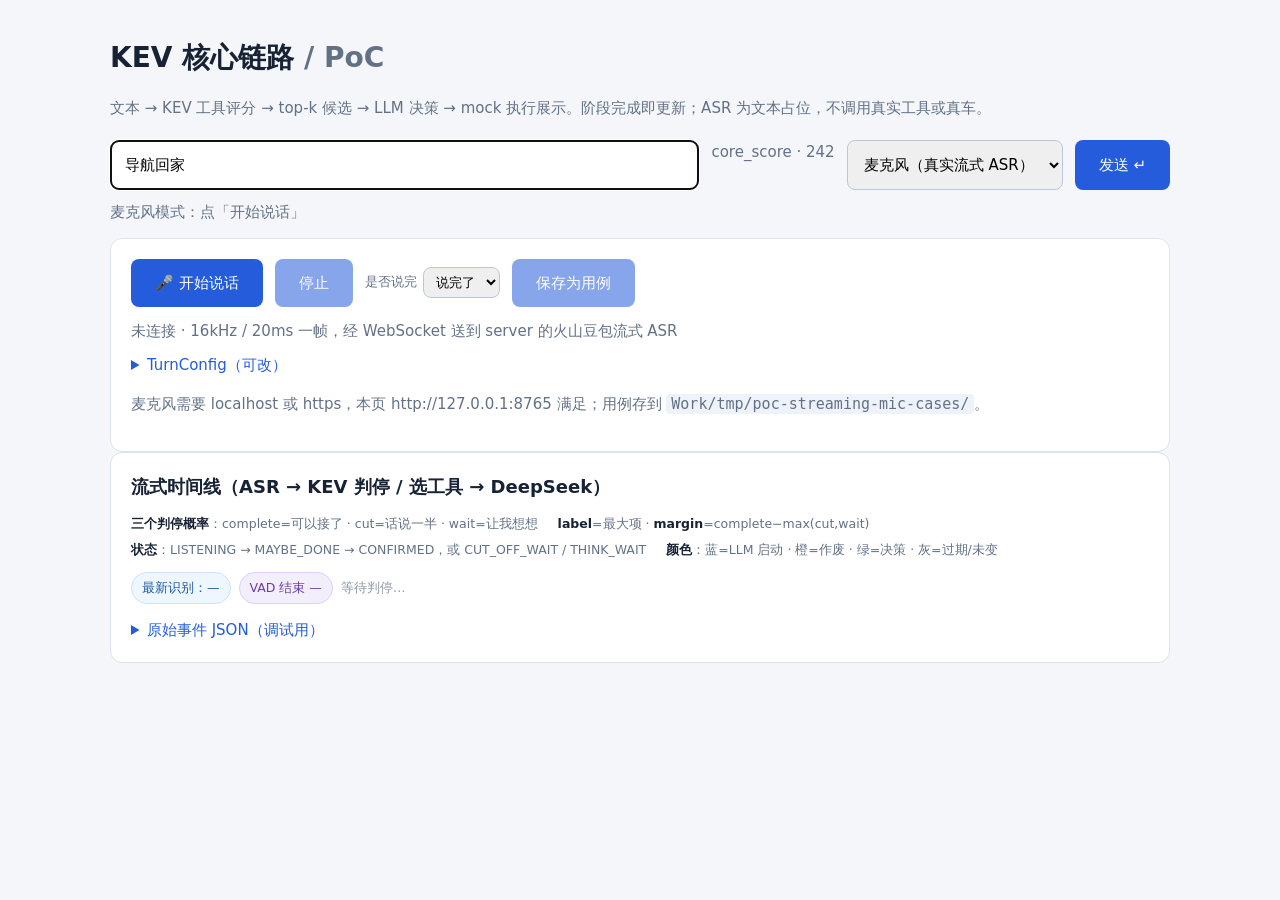
==== commit 83e627e7: "工具集替换为 core_score（242/17）：删除 navigation/multidomain PoC 分支与 UI 选项 - fixtures/ 新增 tools-core-score.ya" ====
--- a/ui/index.html
+++ b/ui/index.html
@@ -106,10 +106,8 @@
   <p class="muted">文本 → KEV 工具评分 → top-k 候选 → LLM 决策 → mock 执行展示。阶段完成即更新；ASR 为文本占位，不调用真实工具或真车。</p>
   <form id="query-form">
     <input id="utterance" aria-label="输入一句 query" placeholder="输入一句 query，例如：导航回家" value="导航回家" required autofocus>
-    <select id="tool-set" aria-label="工具集模式">
-      <option value="navigation">navigation（14导航工具）</option>
-      <option value="multidomain" selected>multidomain（200工具/两阶段）</option>
-    </select>
+    <span id="tool-set-label" class="muted" title="PoC 唯一工具集：两阶段 KEV 选工具，242 tools / 17 domains">core_score · 242</span>
+    <input id="tool-set" type="hidden" value="core_score">
     <select id="mode" aria-label="运行模式">
       <option value="single">单句（一次决策）</option>
       <option value="stream">流式模拟（KEV 判停）</option>
@@ -733,7 +731,7 @@
     byId('llm-time').textContent = ms(data.decision_latency_ms);
     byId('e2e-time').textContent = ms(data.latency_ms);
     byId('score-info').textContent = `模型 ${data.kev_model || 'kev-latest'} · 阈值 ${data.tool_threshold ?? 0.5} · top-k ${data.top_k ?? 3}`;
-    byId('stage-info').hidden = data.tool_set !== 'multidomain';
+    byId('stage-info').hidden = data.kev_stage1_ms == null && data.kev_stage2_ms == null;
     byId('stage-info').textContent = `阶段1 ${ms(data.kev_stage1_ms)} · 阶段2 ${ms(data.kev_stage2_ms)} · 召回域 ${(data.recalled_domains || []).map(domain => `${domain.name} ${Number(domain.score).toFixed(4)}`).join('、') || '—'} · 已评分工具 ${data.scored_tool_count ?? '—'}`;
     const selected = new Set(data.selected_tools || []);
     const scores = byId('scores'); scores.replaceChildren();
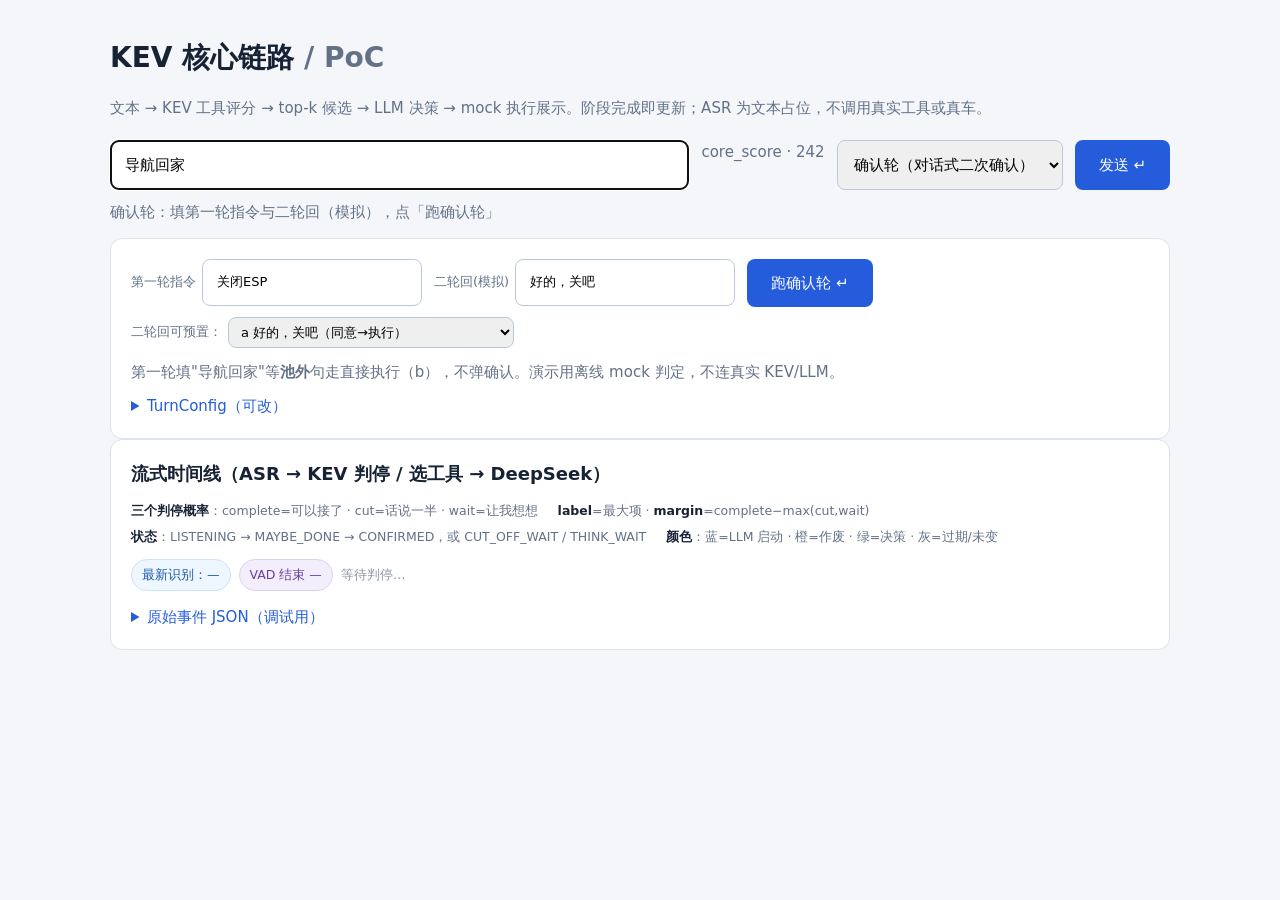
==== commit 3f6cc4b0: "feat: 对话式二次确认（confirm_gate / orchestrator + 主循环接线 + 测试 + 文档） - src/confirm_gate.py：确认意图三问（agree/reje" ====
--- a/ui/index.html
+++ b/ui/index.html
@@ -111,7 +111,8 @@
     <select id="mode" aria-label="运行模式">
       <option value="single">单句（一次决策）</option>
       <option value="stream">流式模拟（KEV 判停）</option>
-      <option value="mic" selected>麦克风（真实流式 ASR）</option>
+      <option value="confirm" selected>确认轮（对话式二次确认）</option>
+      <option value="mic">麦克风（真实流式 ASR）</option>
     </select>
     <button id="send" type="submit">发送 ↵</button>
   </form>
@@ -132,6 +133,32 @@
       <span class="muted">停顿标记：<code>我去买菜|600|对了还要买酱油</code>（<code>|600|</code> 表示停顿 600ms，同时作为新的 ASR 段）</span>
     </div>
     <details><summary>TurnConfig（可改）</summary><div id="turn-config"></div></details>
+  </section>
+  <section id="confirm-controls" class="card" hidden>
+    <div class="row">
+      <label>第一轮指令 <input id="confirm-r1" value="关闭ESP" style="flex:1; min-width:220px"></label>
+      <label>二轮回(模拟) <input id="confirm-r2" value="好的，关吧" style="flex:1; min-width:220px"></label>
+      <button id="confirm-go" type="button">跑确认轮 ↵</button>
+    </div>
+    <div class="row">
+      <label>二轮回可预置：
+        <select id="confirm-preset">
+          <option value="好的，关吧">a 好的，关吧（同意→执行）</option>
+          <option value="你不要关，取消">c 你不要关，取消（拒绝→放弃）</option>
+          <option value="先看看空调，调到24度">d 先看看空调，调到24度（接管→转空调）</option>
+          <option value="嗯…随便吧">e 嗯…随便吧（含糊→默认放弃）</option>
+          <option value="">（无二轮回，只演示第一轮）</option>
+        </select>
+      </label>
+      <span class="muted">第一轮填"导航回家"等<strong>池外</strong>句走直接执行（b），不弹确认。演示用离线 mock 判定，不连真实 KEV/LLM。</span>
+    </div>
+    <details><summary>TurnConfig（可改）</summary><div id="turn-config-confirm"></div></details>
+  </section>
+  <section id="confirm-card" class="card" hidden>
+    <h2>确认轮（对话式二次确认）</h2>
+    <p id="confirm-summary" class="tl-legend"></p>
+    <div id="confirm-detail" class="tl-groups"></div>
+    <details><summary>确认事件 JSON</summary><pre id="confirm-raw"></pre></details>
   </section>
   <section id="mic-controls" class="card" hidden>
     <div class="row">
@@ -310,10 +337,19 @@
     llm_cancel: e => `LLM 作废 · ${e.reason}${e.speculative ? '（投机）' : ''}${e.prepared ? '（结果已就绪仍丢弃）' : ''}`,
     llm_decision: e => `决策 · ${e.decision?.kind} ${e.decision?.tool || ''}${e.utterance ? ' · 「' + e.utterance + '」' : ''}${e.consumed_index ? '（已消费第 ' + e.consumed_index + ' 段）' : ''}`,
     segment_consumed: e => `已消费第 ${e.index} 段 · 「${e.text || ''}」 · 游标 ${e.segments} 段${e.speculative ? '（投机命中）' : ''}`,
+    confirm_request: e => `确认请求${e.tool ? ' · ' + e.tool : ''}：${e.ask || ''}`,
+    confirm_scores: e => `确认三问 → agree ${e.agree?.toFixed?.(3) ?? e.agree} · reject ${e.reject?.toFixed?.(3) ?? e.reject} · takeover ${e.takeover?.toFixed?.(3) ?? e.takeover}（${e.mode || 'kev'}）${e.user_reply ? ' · 「' + e.user_reply + '」' : ''}`,
+    confirm_resolve: e => `确认判定 intent=${e.intent} action=${e.action}${e.user_reply ? ' · 「' + e.user_reply + '」' : ''}${e.message ? ' · ' + e.message : ''}`,
+    confirm_exec: e => `执行(mock) ${e.tool || ''}${e.request ? ' · 「' + e.request + '」' : ''}`,
+    confirm_consumed: e => `二轮回已消费 · ${e.text || ''}`,
+    reroute_tools: e => `接管选工具 · ${(e.selected || []).join('、')}`,
+    reroute_decision: e => `接管决策 · ${e.decision?.tool || ''} · ${e.message || ''}`,
     barge_in: e => `打断 · ${e.why || ''}`,
     error: e => `错误 · ${e.error_type || ''} ${e.error || ''}`
   };
-  const EVENT_CLASS = {llm_start: 'llm', llm_cancel: 'cancel', llm_decision: 'decision', segment_consumed: 'ok', state_change: 'state', error: 'error', vad_end: 'vad'};
+  const EVENT_CLASS = {llm_start: 'llm', llm_cancel: 'cancel', llm_decision: 'decision', segment_consumed: 'ok',
+    confirm_request: 'confirm', confirm_scores: 'state', confirm_resolve: 'decision', confirm_exec: 'ok',
+    confirm_consumed: 'ok', reroute_tools: 'llm', reroute_decision: 'decision', state_change: 'state', error: 'error', vad_end: 'vad'};
 
   function createTimeline() {
     const groups = new Map();
@@ -772,11 +808,14 @@
     const mode = byId('mode').value;
     byId('stream-controls').hidden = mode !== 'stream';
     byId('mic-controls').hidden = mode !== 'mic';
+    byId('confirm-controls').hidden = mode !== 'confirm';
+    byId('confirm-card').hidden = true;
     byId('stream-card').hidden = mode === 'single';
     byId('results').hidden = true;
     byId('error').hidden = true;
     timeline.reset();
     byId('status').textContent = mode === 'stream' ? '流式模拟：输入文本（可用 |600| 停顿）后发送'
+      : mode === 'confirm' ? '确认轮：填第一轮指令与二轮回（模拟），点「跑确认轮」'
       : mode === 'mic' ? '麦克风模式：点「开始说话」' : '准备就绪 · Enter 发送';
     // 开始按钮不因为"还有旧连接"而禁用：新一轮会自己把旧连接收掉（旧轮用例已在服务端登记，仍可保存）
     if (mode === 'mic') { byId('mic-start').disabled = false; if (!mic.context) byId('mic-stop').disabled = true; }
@@ -786,12 +825,95 @@
   byId('preset').addEventListener('change', () => {
     if (byId('preset').value) byId('utterance').value = byId('preset').value;
   });
+
+  // ---------- 确认轮演示：第一轮 + 模拟二轮回 -> /api/session/stream (confirm_rounds) ----------
   buildTurnConfig('turn-config');
   buildTurnConfig('turn-config-mic');
+  buildTurnConfig('turn-config-confirm');
+
+  function confirmApplyPreset() {
+    if (byId('confirm-preset').value) byId('confirm-r2').value = byId('confirm-preset').value;
+  }
+  byId('confirm-preset').addEventListener('change', confirmApplyPreset);
+
+  async function confirmSubmit() {
+    const round1 = byId('confirm-r1').value.trim();
+    const round2 = byId('confirm-r2').value.trim();
+    if (!round1) { byId('error').hidden = false; byId('error').textContent = '先填第一轮指令'; return; }
+    byId('confirm-go').disabled = true;
+    byId('error').hidden = true;
+    byId('confirm-card').hidden = false;
+    byId('stream-card').hidden = false;
+    timeline.reset(collectTurnConfig('turn-config-confirm'));
+    byId('confirm-summary').textContent = `第一轮=${round1}  二轮回=${round2 || '（无，走第一轮）'}`;
+    const show = byId('confirm-detail'), raw = byId('confirm-raw');
+    show.replaceChildren();
+    raw.textContent = '';
+    byId('confirm-detail').replaceChildren();
+    const result = {round1, round2, confirmed: null, intent: null, action: null, exec: null, reroute: null};
+    function line(text, tone) {
+      const item = document.createElement('li');
+      item.className = 'tl-events';
+      const b = document.createElement('span');
+      b.className = 'tl-badge ' + (tone || '');
+      b.textContent = text;
+      item.append(b);
+      return item;
+    }
+    const list = document.createElement('ul'); list.className = 'tl-card'; list.style.listStyle='none';
+    list.append(line('（等待确认事件…）'));
+    show.append(list);
+    byId('status').textContent = '回放确认轮…';
+    try {
+      const response = await fetch('/api/session/stream', {method: 'POST', headers: {'Content-Type': 'application/json'},
+        body: JSON.stringify({confirm_rounds: {round1, round2}, tool_set: byId('tool-set').value, config: collectTurnConfig('turn-config-confirm')})});
+      if (!response.ok) throw new Error(`HTTP ${response.status} ${await response.text()}`);
+      for await (const {type, data} of readEvents(response)) {
+        raw.textContent += JSON.stringify({event: type, ...data}) + '\n';
+        let text = null, tone = '';
+        if (type === 'llm_decision') { text = `第一轮决策：${data.decision?.kind} / ${data.decision?.tool || ''}`; result.decision = data.decision?.tool; }
+        else if (type === 'confirm_request') { text = `⚠ 确认请求：${data.ask || ''}`; tone = 'warn'; result.confirmed = data.tool; result.ask = data.ask; }
+        else if (type === 'confirm_scores') {
+          text = `KEV 确认三问：agree ${Number(data.agree).toFixed(3)} · reject ${Number(data.reject).toFixed(3)} · takeover ${Number(data.takeover).toFixed(3)}（${data.mode}）`;
+          result.scores = [Number(data.agree), Number(data.reject), Number(data.takeover)];
+        }
+        else if (type === 'confirm_resolve') {
+          text = `✔ 意图 ${data.intent} · 动作 ${data.action} · 二轮回「${data.user_reply || ''}」 · ${data.message || ''}`;
+          tone = 'decision'; result.intent = data.intent; result.action = data.action;
+        }
+        else if (type === 'confirm_exec') { text = `→ 执行(mock) ${data.tool || ''}${data.request ? ' · 「' + data.request + '」' : ''}`; tone = 'ok'; result.exec = data.tool; }
+        else if (type === 'reroute_decision') { text = `↪ 接管 → 「${data.request || ''}」 新决策 ${data.decision?.tool || ''}`; tone = 'llm'; result.reroute = data.decision?.tool; }
+        else if (type === 'turn_done') { text = '本轮完成（turn_done）'; }
+        if (text) { list.append(line(text, tone)); }
+        if (type === 'asr_update') timeline.asr(data);
+        else if (type === 'turn_done') timeline.done(data);
+        else timeline.event({...data, event: type});
+      }
+      const summary = [`第一轮=「${round1}」`,
+        result.confirmed ? `→ 需确认（${result.confirmed}）` : '→ 池外/直接执行，未弹确认'];
+      if (result.confirmed) {
+        summary.push(`二轮回「${round2 || ''}」 → KEV 三问 ${result.scores ? result.scores.map(s => s.toFixed(2)).join('/') : '—'}`);
+        const actionText = result.action === 'execute' ? '已确认执行'
+          : result.action === 'reroute' ? `接管转去处理「${round2}」`
+          : result.action === 'abandon' ? '放弃（不执行）' : (result.action || '—');
+        summary.push(`意图 ${result.intent || '—'} → ${actionText}`);
+      }
+      byId('confirm-summary').textContent = summary.join('　·　');
+      byId('status').textContent = '确认轮回放完成';
+    } catch (error) {
+      byId('error').hidden = false;
+      byId('error').textContent = `确认轮失败：${error.message}`;
+    } finally {
+      byId('confirm-go').disabled = false;
+    }
+  }
+  byId('confirm-go').addEventListener('click', confirmSubmit);
+
   byId('query-form').addEventListener('submit', async event => {
     event.preventDefault();
     if (byId('mode').value === 'stream') return streamSubmit();
     if (byId('mode').value === 'mic') return micStart();
+    if (byId('mode').value === 'confirm') return confirmSubmit();
     const tool_set = byId('tool-set').value;
     byId('send').disabled = true;
     byId('tool-set').disabled = true;
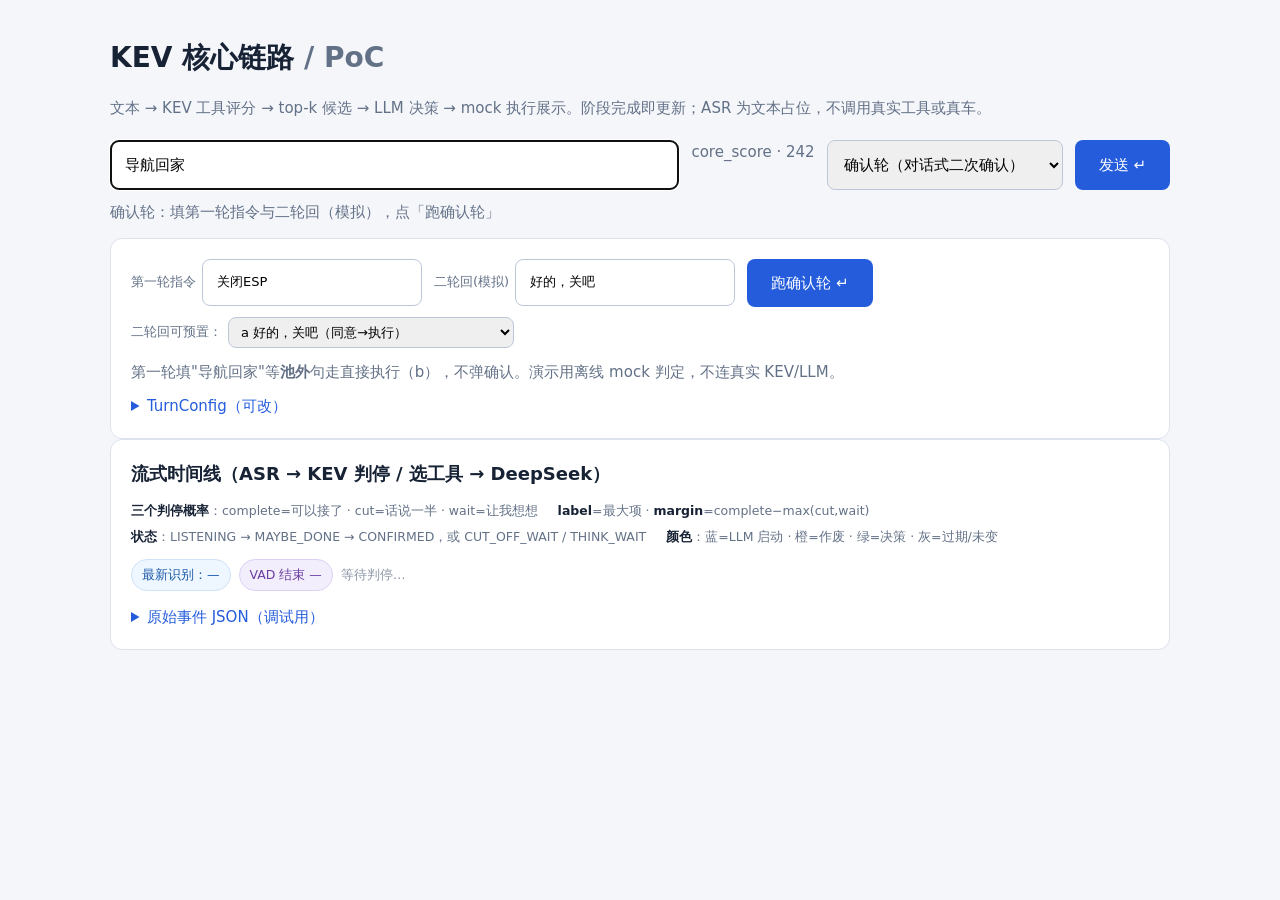
==== commit e1216b4a: "poc(dual-asr): 双席接 UI（两路 ASR → 两席各自判停/决策，隔离可看） - ui/server.py 新增 POST /api/session/dual/stream：两路脚本（" ====
--- a/ui/index.html
+++ b/ui/index.html
@@ -37,9 +37,9 @@
     .row label { display: flex; gap: 6px; align-items: center; font-size: 13px; color: #637187; }
     .row input[type=number] { width: 76px; padding: 6px 8px; border: 1px solid #bbc7d9; border-radius: 6px; font: inherit; }
     .row select { padding: 6px 8px; }
-    #turn-config, #turn-config-mic { display: grid; grid-template-columns: repeat(auto-fill, minmax(230px, 1fr));
+    #turn-config, #turn-config-mic, #turn-config-dual { display: grid; grid-template-columns: repeat(auto-fill, minmax(230px, 1fr));
                                    gap: 10px 16px; margin-top: 10px; align-items: start; }
-    #turn-config label { justify-content: space-between; }
+    #turn-config label, #turn-config-dual label { justify-content: space-between; }
     code { background: #eef2f9; padding: 1px 5px; border-radius: 4px; }
     #stream-table td { font-variant-numeric: tabular-nums; vertical-align: top; }
     #stream-table td:last-child { text-align: left; }
@@ -94,6 +94,16 @@
     .tl-events li { display: flex; gap: 8px; overflow-wrap: anywhere; }
     .tl-events .et { font: 11.5px/1.6 ui-monospace, monospace; color: #8b95a6; min-width: 60px; }
     .tl-empty { color: #8b95a6; font-size: 12.5px; }
+    /* ---------- 双席（两路 ASR 各进各席） ---------- */
+    .duo-grid { margin-top: 12px; }
+    .duo-seat { border: 1px solid #dce3ed; border-radius: 12px; padding: 12px; background: #fbfcfe; }
+    .duo-head { display: flex; flex-wrap: wrap; gap: 8px; align-items: baseline; margin-bottom: 8px; }
+    .duo-state { font-size: 11.5px; padding: 1px 8px; border-radius: 999px; background: #eef2f9; color: #33415c; }
+    .duo-state.ok { background: #e6f7ec; color: #1f6b3d; font-weight: 600; }
+    .duo-state.done { background: #e6f0ff; color: #174dbb; font-weight: 600; }
+    .duo-asr { font-weight: 600; min-height: 24px; overflow-wrap: anywhere; }
+    .duo-seat .tl-events { max-height: 280px; overflow: auto; }
+    #dual-verdict { margin-top: 12px; display: flex; flex-direction: column; gap: 6px; font-size: 13px; }
     .cfg { display: flex; flex-direction: column; gap: 3px; align-items: stretch; }
     .cfg .cfg-key { font-size: 12.5px; color: #33415c; font-weight: 600; }
     .cfg .cfg-hint { font-size: 11.5px; color: #7b8496; line-height: 1.35; }
@@ -113,6 +123,7 @@
       <option value="stream">流式模拟（KEV 判停）</option>
       <option value="confirm" selected>确认轮（对话式二次确认）</option>
       <option value="mic">麦克风（真实流式 ASR）</option>
+      <option value="dual">双席（两路 ASR 各进各席）</option>
     </select>
     <button id="send" type="submit">发送 ↵</button>
   </form>
@@ -160,6 +171,20 @@
     <div id="confirm-detail" class="tl-groups"></div>
     <details><summary>确认事件 JSON</summary><pre id="confirm-raw"></pre></details>
   </section>
+  <section id="dual-controls" class="card" hidden>
+    <div class="row">
+      <label>席 D（mic-D）<input id="dual-d" value="导航回家" style="flex:1; min-width:200px"></label>
+      <label>席 P（mic-P）<input id="dual-p" value="把空调调到24度" style="flex:1; min-width:200px"></label>
+      <label>语速 <input id="dual-speed" type="number" value="6" min="1" max="20" step="0.5" aria-label="每秒字数"> 字/秒</label>
+      <label><input id="dual-mock" type="checkbox"> 离线 mock（不连 KEV/LLM）</label>
+      <button id="dual-go" type="button">跑双席 ↵</button>
+    </div>
+    <div class="row">
+      <label>样例 <select id="dual-preset" aria-label="双席样例脚本"></select></label>
+      <span class="muted">两个输入框各是<b>一路干净 ASR</b>（前端先验，Agent 不做去重/分离）；<code>|600|</code> 表示停顿 600ms 并切一个新 ASR 段。默认走真 KEV/LLM，勾 mock 走离线判定。</span>
+    </div>
+    <details><summary>TurnConfig（两席共用）</summary><div id="turn-config-dual"></div></details>
+  </section>
   <section id="mic-controls" class="card" hidden>
     <div class="row">
       <button id="mic-start" type="button">🎤 开始说话</button>
@@ -175,6 +200,29 @@
     </div>
     <details><summary>TurnConfig（可改）</summary><div id="turn-config-mic"></div></details>
     <p class="muted">麦克风需要 localhost 或 https，本页 http://127.0.0.1:8765 满足；用例存到 <code>Work/tmp/poc-streaming-mic-cases/</code>。</p>
+  </section>
+  <section id="dual-card" class="card" hidden>
+    <h2>双席（两路干净 ASR → 两席各自判停 / 状态机 / 决策）</h2>
+    <p class="tl-legend">
+      <span><b>通道先验</b>：mic-D → 席 D（主驾）· mic-P → 席 P（副驾）</span>
+      <span><b>单写者</b>：两路 ASR 先进队列，只由驱动线程按 FIFO 派给本席</span>
+      <span><b>不串席</b>：cross_cancel / cross_reset / 串席文本必须为 0</span>
+    </p>
+    <div id="dual-metrics" class="tl-metrics"></div>
+    <div class="grid duo-grid">
+      <div class="duo-seat" id="dual-seat-D">
+        <div class="duo-head"><strong>席 D · 主驾</strong><span class="duo-state" data-state>待开始</span><span class="muted">mic-D</span></div>
+        <div class="duo-asr" data-asr>—</div>
+        <ul class="tl-events" data-events></ul>
+      </div>
+      <div class="duo-seat" id="dual-seat-P">
+        <div class="duo-head"><strong>席 P · 副驾</strong><span class="duo-state" data-state>待开始</span><span class="muted">mic-P</span></div>
+        <div class="duo-asr" data-asr>—</div>
+        <ul class="tl-events" data-events></ul>
+      </div>
+    </div>
+    <div id="dual-verdict"></div>
+    <details><summary>双席原始事件 JSON（调试用）</summary><pre id="dual-raw"></pre></details>
   </section>
   <section id="stream-card" class="card" hidden>
     <h2>流式时间线（ASR → KEV 判停 / 选工具 → DeepSeek）</h2>
@@ -221,10 +269,14 @@
 
   // ---------- 流式模拟：TurnConfig 表单 + 脚本化 ASR 回放 ----------
   const TURN_FIELDS = [
-    {key: 'eot_policy', type: 'select', options: ['argmax', 'margin'],
-     hint: '判"说完了"的策略：argmax=三项取最大；margin=complete 必须领先 max(cut,wait) 超过 eot_margin'},
+    {key: 'eot_policy', type: 'select', options: ['score', 'margin', 'argmax'],
+     hint: '判"说完了"的策略：score=文档双阈值（complete≥complete_min 才算说完、confidence≥confidence_min 才抢跑）；margin=旧规则，complete 必须领先 max(cut,wait) 超过 eot_margin；argmax=三项取最大'},
+    {key: 'eot_complete_min', type: 'number', step: '0.05',
+     hint: 'score 策略的"说完"门槛（recommend 0.8）：probabilities.complete ≥ 此值才判 complete'},
+    {key: 'eot_confidence_min', type: 'number', step: '0.05',
+     hint: 'score 策略的抢跑门槛（recommend 0.7）：confidence ≥ 此值才提前调 LLM，否则等静音确认后串行处理'},
     {key: 'eot_margin', type: 'number', step: '0.05',
-     hint: 'margin 策略要求的领先幅度（推荐 0.2）：越大越不容易误判说完，但会漏判'},
+     hint: 'margin 策略（A/B 用）要求的领先幅度（推荐 0.2）：越大越不容易误判说完，但会漏判'},
     {key: 'spec_margin', type: 'number', step: '0.05',
      hint: '进入"可能说完"且 margin ≥ 此值时才投机调 LLM（0=只要可能说完就投机）'},
     {key: 'speculative_llm', type: 'checkbox',
@@ -254,7 +306,8 @@
     {key: 'warm_llm', type: 'checkbox',
      hint: '本轮第一个 ASR 更新就发一次 1-token 预热请求，把模型冷启动与建连藏在用户说话期间'}
   ];
-  const TURN_DEFAULTS = {eot_policy: 'margin', eot_margin: 0.2, spec_margin: 0.3, speculative_llm: true,
+  const TURN_DEFAULTS = {eot_policy: 'score', eot_complete_min: 0.8, eot_confidence_min: 0.7,
+    eot_margin: 0.2, spec_margin: 0.3, speculative_llm: true,
     eot_input: 'last_segment', confirm_silence_ms: 700, cut_wait_ms: 1500, think_wait_ms: 3000,
     max_silence_ms: 2000, eot_timeout_ms: 900, debounce_ms: 80, eot_max_inflight: 3, reuse_tools_if_text_unchanged: true,
     tools_max_inflight: 1, allow_stale_shortlist: true, warm_llm: true};
@@ -354,7 +407,7 @@
   function createTimeline() {
     const groups = new Map();
     let current = null, sequence = 0, live = null;
-    let policy = {eot_policy: 'margin', eot_margin: 0.2};
+    let policy = {eot_policy: 'score', eot_complete_min: 0.8, eot_confidence_min: 0.7, eot_margin: 0.2};
     let vadEndMs = null, firstToolMs = null, vadChip = null, pendingVad = null;
     const rawEvents = [], pending = [], byText = new Map();
     const node = (tag, cls, text) => { const element = document.createElement(tag); if (cls) element.className = cls;
@@ -362,7 +415,9 @@
     const chip = (label, cls) => node('span', 'tl-chip' + (cls ? ' ' + cls : ''), label);
 
     function reset(config) {
-      if (config) policy = {eot_policy: config.eot_policy, eot_margin: Number(config.eot_margin)};
+      if (config) policy = {eot_policy: config.eot_policy, eot_margin: Number(config.eot_margin),
+                            eot_complete_min: Number(config.eot_complete_min ?? 0.80),
+                            eot_confidence_min: Number(config.eot_confidence_min ?? 0.70)};
       groups.clear(); byText.clear(); current = null; sequence = 0; rawEvents.length = 0; pending.length = 0;
       vadEndMs = null; firstToolMs = null; vadChip = null; pendingVad = null;
       byId('tl-groups').replaceChildren();
@@ -377,7 +432,24 @@
       live.classList.toggle('ok', !!data.final);
     }
     function marginVerdict(data) {
-      // 「策略先不动」：这里只把既有规则的结果标出来，不改判定。
+      // 服务端已按生效策略算好 `may_confirm` / `may_start_early`，这里只展示、不重算；
+      // 只有老事件（没有这两个字段）才回落到下面的 margin 口径。
+      if (typeof data.may_confirm === 'boolean') {
+        const floor = fixed(policy.eot_complete_min);
+        const gate = fixed(policy.eot_confidence_min);
+        if (data.may_confirm) {
+          return {
+            accepted: true,
+            text: data.may_start_early
+              ? `说完（complete ${fixed(data.complete)} ≥ ${floor} 且 confidence ${fixed(data.confidence)} ≥ ${gate}）→ 判停 + 抢跑`
+              : `说完但不抢跑（confidence ${fixed(data.confidence)} < ${gate}）→ 静音确认后串行决策`,
+          };
+        }
+        return {
+          accepted: false,
+          text: `未说完（complete ${fixed(data.complete)} < ${floor}，判 ${data.applied_label}）→ 继续听`,
+        };
+      }
       const threshold = policy.eot_margin;
       const accepted = data.label === 'complete'
         && (policy.eot_policy !== 'margin' || data.margin >= threshold);
@@ -766,7 +838,7 @@
     byId('kev-time').textContent = ms(data.kev_latency_ms);
     byId('llm-time').textContent = ms(data.decision_latency_ms);
     byId('e2e-time').textContent = ms(data.latency_ms);
-    byId('score-info').textContent = `模型 ${data.kev_model || 'kev-latest'} · 阈值 ${data.tool_threshold ?? 0.5} · top-k ${data.top_k ?? 3}`;
+    byId('score-info').textContent = `模型 ${data.kev_model || 'StartLux-Decision'} · 阈值 ${data.tool_threshold ?? 0.5} · top-k ${data.top_k ?? 3}`;
     byId('stage-info').hidden = data.kev_stage1_ms == null && data.kev_stage2_ms == null;
     byId('stage-info').textContent = `阶段1 ${ms(data.kev_stage1_ms)} · 阶段2 ${ms(data.kev_stage2_ms)} · 召回域 ${(data.recalled_domains || []).map(domain => `${domain.name} ${Number(domain.score).toFixed(4)}`).join('、') || '—'} · 已评分工具 ${data.scored_tool_count ?? '—'}`;
     const selected = new Set(data.selected_tools || []);
@@ -809,13 +881,16 @@
     byId('stream-controls').hidden = mode !== 'stream';
     byId('mic-controls').hidden = mode !== 'mic';
     byId('confirm-controls').hidden = mode !== 'confirm';
+    byId('dual-controls').hidden = mode !== 'dual';
     byId('confirm-card').hidden = true;
-    byId('stream-card').hidden = mode === 'single';
+    byId('dual-card').hidden = true;
+    byId('stream-card').hidden = mode === 'single' || mode === 'dual';
     byId('results').hidden = true;
     byId('error').hidden = true;
     timeline.reset();
     byId('status').textContent = mode === 'stream' ? '流式模拟：输入文本（可用 |600| 停顿）后发送'
       : mode === 'confirm' ? '确认轮：填第一轮指令与二轮回（模拟），点「跑确认轮」'
+      : mode === 'dual' ? '双席：两路各填一句（|600| = 停顿并切段），点「跑双席」'
       : mode === 'mic' ? '麦克风模式：点「开始说话」' : '准备就绪 · Enter 发送';
     // 开始按钮不因为"还有旧连接"而禁用：新一轮会自己把旧连接收掉（旧轮用例已在服务端登记，仍可保存）
     if (mode === 'mic') { byId('mic-start').disabled = false; if (!mic.context) byId('mic-stop').disabled = true; }
@@ -909,11 +984,216 @@
   }
   byId('confirm-go').addEventListener('click', confirmSubmit);
 
+  // ---------- 双席：两路干净 ASR -> DualSeatSession -> /api/session/dual/stream ----------
+  const DUAL_SEAT_IDS = ['D', 'P'];
+  const DUAL_PRESETS = [
+    {label: 'D 导航回家 / P 把空调调到24度', d: '导航回家', p: '把空调调到24度'},
+    {label: 'D 帮我导航到|1500|人民广场 / P 放首歌', d: '帮我导航到|1500|人民广场', p: '放首歌'},
+    {label: 'D 我有点冷，开个座椅加热 / P 导航去公司', d: '我有点冷，开个座椅加热', p: '导航去公司'}
+  ];
+  const dualSeatState = {D: {}, P: {}};
+  let dualRaw = [];
+
+  function dualNode(seat, selector) { return byId('dual-seat-' + seat).querySelector(selector); }
+  function dualSetState(seat, value) {
+    const node = dualNode(seat, '[data-state]');
+    node.textContent = value;
+    node.className = 'duo-state' + (value === 'CONFIRMED' ? ' ok' : value === 'DONE' ? ' done' : '');
+  }
+  function dualLine(seat, text, tone) {
+    const list = dualNode(seat, '[data-events]');
+    const item = document.createElement('li');
+    const badge = document.createElement('span');
+    badge.className = 'tl-badge ' + (tone || '');
+    badge.textContent = text;
+    item.append(badge);
+    list.append(item);
+    while (list.children.length > 40) list.firstElementChild.remove();
+    list.scrollTop = list.scrollHeight;
+  }
+  function dualReset() {
+    dualRaw = [];
+    for (const seat of DUAL_SEAT_IDS) {
+      dualNode(seat, '[data-state]').textContent = '待开始';
+      dualNode(seat, '[data-state]').className = 'duo-state';
+      dualNode(seat, '[data-asr]').textContent = '—';
+      dualNode(seat, '[data-events]').replaceChildren();
+      dualSeatState[seat] = {text: '', decision: null, confirmMs: null};
+    }
+    byId('dual-metrics').replaceChildren();
+    byId('dual-verdict').replaceChildren();
+    byId('dual-raw').textContent = '';
+  }
+  function dualApply(type, data) {
+    const seat = data.seat_id;
+    if (!seat || !dualSeatState[seat]) return;              // 跨席事件不该出现；出现了也不画错席
+    if (type === 'asr_update') {
+      byId('dual-seat-' + seat).querySelector('[data-asr]').textContent = data.text || '—';
+      dualSeatState[seat].text = data.text || '';
+      if (data.final) dualLine(seat, 'ASR 最终句（final）', 'final');
+      return;
+    }
+    if (type === 'vad') { dualLine(seat, 'VAD · ' + (data.kind || ''), 'vad'); return; }
+    if (type === 'state_change') {
+      dualSetState(seat, data.to);
+      const latency = data.confirm_latency_ms === undefined || data.confirm_latency_ms === null
+        ? '' : ` · 确认 +${Math.round(data.confirm_latency_ms)}ms`;
+      dualLine(seat, `状态 ${data.from} → ${data.to}（${data.why}）${latency}`, 'state');
+      if (data.to === 'CONFIRMED') dualSeatState[seat].confirmMs = data.confirm_latency_ms ?? null;
+      return;
+    }
+    if (type === 'eot_scores') {
+      const pct = value => (typeof value === 'number' ? value.toFixed(2) : '—');
+      dualLine(seat, `判停 ${data.label} · c ${pct(data.complete)} / cut ${pct(data.cut)} / wait ${pct(data.wait)} · conf ${pct(data.confidence)}`,
+        data.may_confirm ? 'pass' : 'hold');
+      return;
+    }
+    if (type === 'tools_scores') { dualLine(seat, `选工具 ${(data.selected || []).join('、') || '无候选'}`, 'llm'); return; }
+    if (type === 'llm_start') { dualLine(seat, `LLM 启动${data.speculative ? '（投机）' : ''} · 「${data.utterance || ''}」`, 'llm'); return; }
+    if (type === 'llm_cancel') { dualLine(seat, `LLM 作废 · ${data.reason || ''}`, 'cancel'); return; }
+    if (type === 'llm_decision') {
+      dualSeatState[seat].decision = data.decision || null;
+      dualLine(seat, `决策 ${data.decision?.kind || ''} ${data.decision?.tool || ''}`, 'decision');
+      return;
+    }
+    if (type === 'segment_consumed') { dualLine(seat, `已消费第 ${data.index} 段 · 「${data.text || ''}」`, 'ok'); return; }
+    if (type === 'confirm_request') { dualLine(seat, `确认请求：${data.ask || ''}`, 'warn'); return; }
+    if (type === 'confirm_scores') {
+      dualLine(seat, `确认三问 agree ${Number(data.agree).toFixed(2)} / reject ${Number(data.reject).toFixed(2)} / takeover ${Number(data.takeover).toFixed(2)}`, 'state');
+      return;
+    }
+    if (type === 'confirm_resolve') { dualLine(seat, `确认判定 ${data.intent} → ${data.action}`, 'decision'); return; }
+    if (type === 'barge_in') { dualLine(seat, `打断 · ${data.why || ''}`, 'cancel'); return; }
+    if (type === 'turn_done') {
+      dualSetState(seat, 'DONE');
+      const ms = data.t_confirm_latency_ms === undefined ? '—' : Math.round(data.t_confirm_latency_ms) + 'ms';
+      dualLine(seat, `本轮完成 · 确认 ${ms} · 消费 ${data.consumed_count ?? 0} 段`, 'done');
+      return;
+    }
+    if (type === 'error') { dualLine(seat, `错误 · ${data.error_type || ''} ${data.error || ''}`, 'error'); }
+  }
+  function dualChip(box, label, tone) {
+    const chip = document.createElement('span');
+    chip.className = 'tl-chip' + (tone ? ' ' + tone : '');
+    chip.textContent = label;
+    box.append(chip);
+  }
+  function dualFillVerdict(data) {
+    const summary = data.summary || {};
+    const texts = summary.seat_texts || {};
+    const plan = data.plan || {};
+    const norm = value => String(value || '').replace(/[\s，。！？、；：,.!?;:]/g, '');
+    const crossed = [];
+    for (const seat of DUAL_SEAT_IDS) {
+      const own = norm((plan[seat] || {}).script || '');
+      for (const text of (texts[seat] || [])) {
+        if (own && !own.includes(norm(text))) crossed.push(`席 ${seat}：「${text}」`);
+      }
+    }
+    const box = byId('dual-metrics');
+    box.replaceChildren();
+    dualChip(box, data.timed_out ? '有席未在期限内收口' : '两席均已收口', data.timed_out ? 'warn' : 'ok');
+    dualChip(box, `合并输入 ${summary.inputs ?? 0} 条`);
+    dualChip(box, `own_reset ${summary.own_reset ?? 0} / own_cancel ${summary.own_cancel ?? 0}`);
+    dualChip(box, `cross_reset ${summary.cross_reset ?? 0} / cross_cancel ${summary.cross_cancel ?? 0}`,
+      (summary.cross_reset || summary.cross_cancel) ? 'warn' : 'ok');
+    dualChip(box, `串席文本 ${crossed.length ? crossed.length : 0}`, crossed.length ? 'warn' : 'ok');
+    dualChip(box, `决策 ${summary.actions ?? 0} 次 · 消费 ${summary.deposits ?? 0} 段`);
+    if (summary.unattributed_events) dualChip(box, `无来源事件 ${summary.unattributed_events}`, 'warn');
+    if (summary.errors) dualChip(box, `错误 ${summary.errors}`, 'warn');
+    for (const seat of DUAL_SEAT_IDS) {
+      const values = (summary.confirm_latency_ms || {})[seat] || [];
+      dualChip(box, `席 ${seat} 确认 ${values.length ? values.map(value => Math.round(value)).join('/') + 'ms' : '—'}`,
+        values.length ? 'ok' : '');
+    }
+    const verdict = byId('dual-verdict');
+    verdict.replaceChildren();
+    for (const seat of DUAL_SEAT_IDS) {
+      const row = document.createElement('div');
+      const decision = dualSeatState[seat].decision;
+      const consumed = (texts[seat] || []).join(' / ') || '无';
+      row.textContent = `席 ${seat}：决策 ${decision ? `${decision.kind || ''} ${decision.tool || ''}` : '未产生'}`
+        + ` · 已消费「${consumed}」`
+        + (dualSeatState[seat].text ? ` · 最后 ASR「${dualSeatState[seat].text}」` : '')
+        + (!plan[seat] ? ' · 本席无输入' : '');
+      verdict.append(row);
+    }
+    if (crossed.length) {
+      const warn = document.createElement('div');
+      warn.style.color = '#a61f32';
+      warn.textContent = '串席告警：' + crossed.join('；');
+      verdict.append(warn);
+    }
+  }
+  function dualPresetOptions() {
+    const select = byId('dual-preset');
+    select.append(new Option('（用上面两个输入框）', ''));
+    DUAL_PRESETS.forEach((preset, index) => select.append(new Option(preset.label, String(index))));
+    select.addEventListener('change', () => {
+      const preset = DUAL_PRESETS[Number(select.value)];
+      if (!preset) return;
+      byId('dual-d').value = preset.d;
+      byId('dual-p').value = preset.p;
+    });
+  }
+  async function dualSubmit() {
+    const speed = Math.max(1, Number(byId('dual-speed').value) || 6);
+    const seats = {
+      D: {script: byId('dual-d').value.trim(), speed},
+      P: {script: byId('dual-p').value.trim(), speed}
+    };
+    if (!seats.D.script && !seats.P.script) {
+      byId('error').hidden = false;
+      byId('error').textContent = '至少一路要有文本（席 D 或席 P）';
+      return;
+    }
+    byId('dual-go').disabled = true;
+    byId('error').hidden = true;
+    byId('dual-card').hidden = false;
+    dualReset();
+    byId('status').textContent = '双席回放中：两路 ASR 各进各席，各自判停…';
+    try {
+      const response = await fetch('/api/session/dual/stream', {method: 'POST', headers: {'Content-Type': 'application/json'},
+        body: JSON.stringify({seats, mock: byId('dual-mock').checked, tool_set: byId('tool-set').value,
+                              config: collectTurnConfig('turn-config-dual')})});
+      if (!response.ok) throw new Error(`HTTP ${response.status} ${await response.text()}`);
+      for await (const {type, data} of readEvents(response)) {
+        dualRaw.push({event: type, ...data});
+        byId('dual-raw').textContent = pretty(dualRaw);
+        if (type === 'duo_accepted') {
+          const names = Object.keys(data.plan || {}).map(seat => `${seat}（${data.plan[seat].mic_id}，${data.plan[seat].updates} 条 ASR）`);
+          byId('status').textContent = `双席开始：${names.join(' + ')}${data.mock ? ' · 离线 mock' : ' · 真 KEV/LLM'} · ${data.session_id}`;
+          continue;
+        }
+        if (type === 'duo_done') {
+          dualFillVerdict(data);
+          byId('status').textContent = data.timed_out ? '双席结束：有席未在期限内收口（见标黄项）' : '双席回放完成';
+          continue;
+        }
+        if (type === 'error' && !data.seat_id) {
+          byId('error').hidden = false;
+          byId('error').textContent = `双席失败：${data.error_type || ''} ${data.error || ''}`;
+          continue;
+        }
+        dualApply(type, data);
+      }
+    } catch (error) {
+      byId('error').hidden = false;
+      byId('error').textContent = `双席回放失败：${error.message}`;
+    } finally {
+      byId('dual-go').disabled = false;
+    }
+  }
+  byId('dual-go').addEventListener('click', dualSubmit);
+  dualPresetOptions();
+  buildTurnConfig('turn-config-dual');
+
   byId('query-form').addEventListener('submit', async event => {
     event.preventDefault();
     if (byId('mode').value === 'stream') return streamSubmit();
     if (byId('mode').value === 'mic') return micStart();
     if (byId('mode').value === 'confirm') return confirmSubmit();
+    if (byId('mode').value === 'dual') return dualSubmit();
     const tool_set = byId('tool-set').value;
     byId('send').disabled = true;
     byId('tool-set').disabled = true;
@@ -928,7 +1208,7 @@
       events.push({event: type, data});
       const labels = {
         accepted: `已接受：${data.utterance || ''}`,
-        kev_start: 'KEV 开始评分（kev-latest / 127.0.0.1:8009）',
+        kev_start: 'KEV 开始评分（StartLux-Decision / 127.0.0.1:8009）',
         kev_scores: `KEV 分数已到达：${Object.keys(data.scores || {}).length} 个分数，候选 ${(data.selected_tools || []).join('、')}`,
         llm_start: 'LLM 开始决策，分数与候选已可查看',
         llm_decision: `决策已到达：${data.decision?.kind || ''} / ${data.decision?.tool || ''} · ${data.decision_head || ''}`,
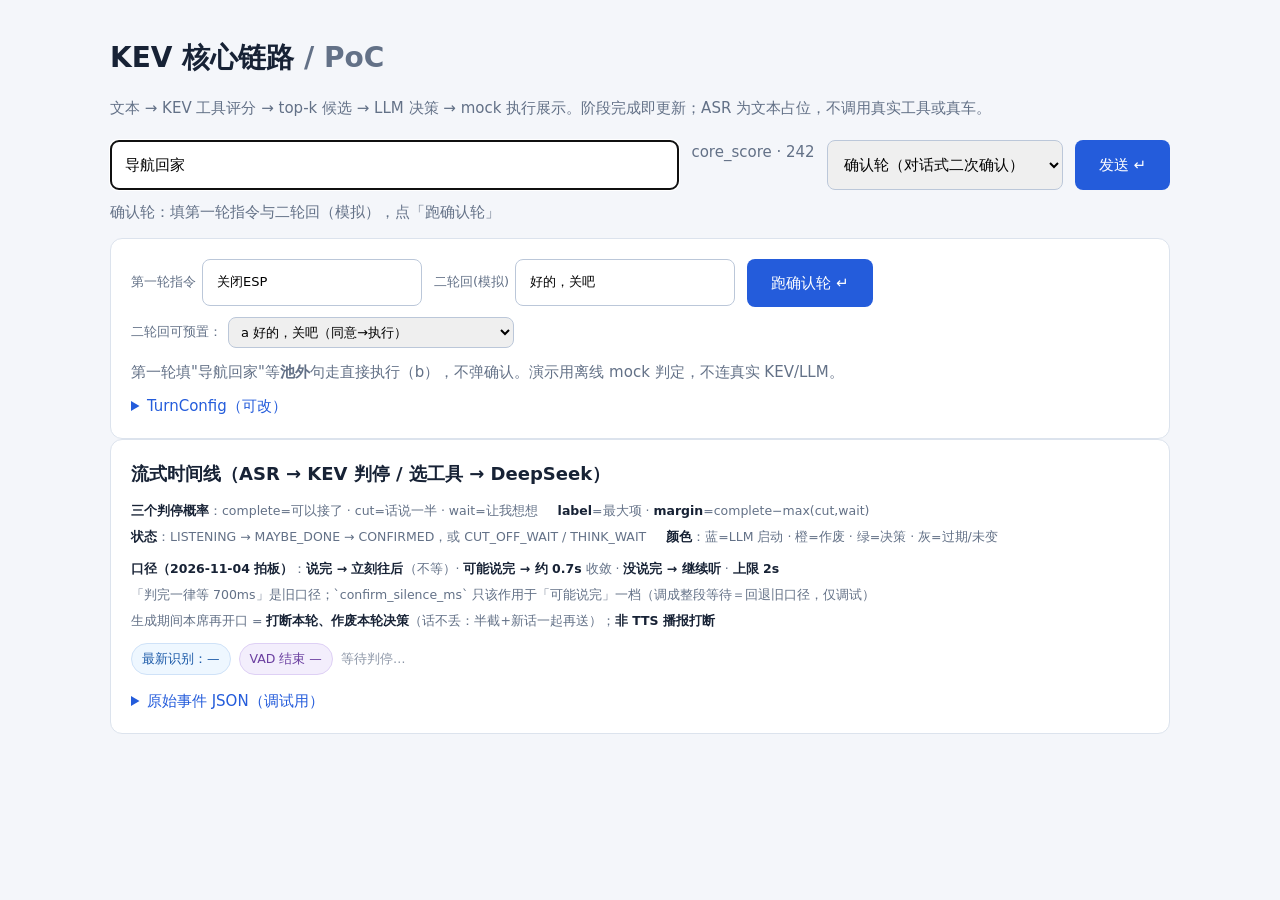
==== commit 2c77edce: "poc(rename): 事件名 barge_in→turn_reopen（落地后再开口→开新一轮，避免与 TTS barge-in 撞名） 按 wiki [[无确认窗流程]] §3 口径收口：把「动" ====
--- a/ui/index.html
+++ b/ui/index.html
@@ -232,6 +232,11 @@
       <span><b>状态</b>：LISTENING → MAYBE_DONE → CONFIRMED，或 CUT_OFF_WAIT / THINK_WAIT</span>
       <span><b>颜色</b>：蓝=LLM 启动 · 橙=作废 · 绿=决策 · 灰=过期/未变</span>
     </p>
+    <p class="tl-legend">
+      <span><b>口径（2026-11-04 拍板）</b>：<b>说完 → 立刻往后</b>（不等）· <b>可能说完 → 约 0.7s</b> 收敛 · <b>没说完 → 继续听</b> · <b>上限 2s</b></span>
+      <span>「判完一律等 700ms」是旧口径；`confirm_silence_ms` 只该作用于「可能说完」一档（调成整段等待＝回退旧口径，仅调试）</span>
+      <span>生成期间本席再开口 = <b>打断本轮、作废本轮决策</b>（话不丢：半截+新话一起再送）；<b>非 TTS 播报打断</b></span>
+    </p>
     <div id="tl-metrics" class="tl-metrics"></div>
     <div id="tl-groups" class="tl-groups"></div>
     <details id="tl-raw-details"><summary>原始事件 JSON（调试用）</summary><pre id="tl-raw"></pre></details>
@@ -274,17 +279,17 @@
     {key: 'eot_complete_min', type: 'number', step: '0.05',
      hint: 'score 策略的"说完"门槛（recommend 0.8）：probabilities.complete ≥ 此值才判 complete'},
     {key: 'eot_confidence_min', type: 'number', step: '0.05',
-     hint: 'score 策略的抢跑门槛（recommend 0.7）：confidence ≥ 此值才提前调 LLM，否则等静音确认后串行处理'},
+     hint: 'score 策略的抢跑门槛（recommend 0.7）：confidence ≥ 此值才提前调 LLM；不够则进「可能说完」一档、约 0.7s 收敛后再串行处理（不再是整段静默确认）'},
     {key: 'eot_margin', type: 'number', step: '0.05',
      hint: 'margin 策略（A/B 用）要求的领先幅度（推荐 0.2）：越大越不容易误判说完，但会漏判'},
     {key: 'spec_margin', type: 'number', step: '0.05',
      hint: '进入"可能说完"且 margin ≥ 此值时才投机调 LLM（0=只要可能说完就投机）'},
     {key: 'speculative_llm', type: 'checkbox',
-     hint: '投机启动 DeepSeek：确认前就调，被推翻时作废并计入 llm_wasted（省确认窗）'},
+     hint: '投机启动 DeepSeek：判停还没收敛就调，被推翻时作废并计入 llm_wasted。2026-11-04 去窗后它不再"省整段确认窗"，收益改成与生成重叠'},
     {key: 'eot_input', type: 'select', options: ['last_segment', 'turn_text'],
      hint: '判停送什么文本：last_segment=当前 ASR 段（<4 字时拼上一段）；turn_text=本轮累计全文'},
     {key: 'confirm_silence_ms', type: 'number', step: '50',
-     hint: '判 complete 后要连续静音多久才确认（必须小于 max_silence_ms，否则被兜底抢先）'},
+     hint: '【调试口径】收敛窗：只该作用于「可能说完」一档（约 0.7s），说完不等、上限 2s。旧口径「判完一律等这么久」= 2026-11-04 前的主路径，已撤；把它调回整段等待等于回退旧口径，不得当作主路径的后门或验收口径。取值还必须小于 max_silence_ms，否则会被兜底抢先'},
     {key: 'cut_wait_ms', type: 'number', step: '100',
      hint: '判 cut（话说一半）后再等多久强制确认，避免会话卡住'},
     {key: 'think_wait_ms', type: 'number', step: '100',
@@ -313,6 +318,14 @@
     tools_max_inflight: 1, allow_stale_shortlist: true, warm_llm: true};
   function buildTurnConfig(hostId = 'turn-config') {
     const host = byId(hostId);
+    // 口径基准（docs/no-confirm-window.md）：三态挂窗。confirm_silence_ms 只是「可能说完」一档的收敛窗，
+    // 面板保留可改值＝调试用；调成「判完一律等」＝回退 2026-11-04 前的旧口径，不是主路径后门。
+    const note = document.createElement('p');
+    note.className = 'muted';
+    note.style.cssText = 'grid-column: 1 / -1; margin: 0 0 4px; font-size: 12px;';
+    note.textContent = '口径（2026-11-04 拍板）：说完 → 立刻往后；可能说完 → 约 0.7s；没说完 → 继续听；上限 2s。'
+      + 'confirm_silence_ms 只该挂在「可能说完」一档——调成整段等待＝回退旧口径（仅调试，不进验收）。';
+    host.append(note);
     for (const field of TURN_FIELDS) {
       const label = document.createElement('label');
       label.className = 'cfg';
@@ -397,7 +410,9 @@
     confirm_consumed: e => `二轮回已消费 · ${e.text || ''}`,
     reroute_tools: e => `接管选工具 · ${(e.selected || []).join('、')}`,
     reroute_decision: e => `接管决策 · ${e.decision?.tool || ''} · ${e.message || ''}`,
-    barge_in: e => `打断 · ${e.why || ''}`,
+    // 事件名 barge_in → turn_reopen（2026-11-04 改名，语义不变：动作落地后再开口 → 开新一轮），
+    // 与"打断 TTS 播报"（barge-in）的撞名随改名消解；口径见 docs/no-confirm-window.md §4。
+    turn_reopen: e => `再开口 · 开新一轮（落地后再开口，非生成中打断）· ${e.why || ''}`,
     error: e => `错误 · ${e.error_type || ''} ${e.error || ''}`
   };
   const EVENT_CLASS = {llm_start: 'llm', llm_cancel: 'cancel', llm_decision: 'decision', segment_consumed: 'ok',
@@ -605,7 +620,7 @@
       box.replaceChildren(live || chip('最新识别：—', 'live'), vadChip || chip('VAD 结束 —', 'vad'));
       updateVadChip();
       box.append(chip(`最后一字 ${Math.round(data.t_last_word)}ms`),
-                 chip(`判停确认 +${Math.round(data.t_confirm_latency_ms)}ms`),
+                 chip(`判停→往后走 +${Math.round(data.t_confirm_latency_ms)}ms`),
                  chip(`LLM 启动 +${Math.round(data.t_llm_start_latency_ms)}ms`, 'ok'),
                  chip(`决策 +${Math.round(data.t_decision_latency_ms)}ms`, 'ok'),
                  chip(`判停 ${data.eot_calls} 次（跳过 ${data.eot_skipped}）`),
@@ -622,7 +637,7 @@
         part.title = `${label} +${Math.round(value || 0)}ms`;
         waterfall.append(part);
       };
-      segment('判停确认', data.t_confirm_latency_ms, 'confirm');
+      segment('判停收敛（→往后走）', data.t_confirm_latency_ms, 'confirm');
       segment('LLM 启动', (data.t_llm_start_latency_ms || 0) - (data.t_confirm_latency_ms || 0), 'llm');
       segment('决策', (data.t_decision_latency_ms || 0) - (data.t_llm_start_latency_ms || 0), 'decide');
       box.append(waterfall);
@@ -1063,11 +1078,11 @@
       return;
     }
     if (type === 'confirm_resolve') { dualLine(seat, `确认判定 ${data.intent} → ${data.action}`, 'decision'); return; }
-    if (type === 'barge_in') { dualLine(seat, `打断 · ${data.why || ''}`, 'cancel'); return; }
+    if (type === 'turn_reopen') { dualLine(seat, `再开口 · 开新一轮（落地后再开口）· ${data.why || ''}`, 'cancel'); return; }
     if (type === 'turn_done') {
       dualSetState(seat, 'DONE');
       const ms = data.t_confirm_latency_ms === undefined ? '—' : Math.round(data.t_confirm_latency_ms) + 'ms';
-      dualLine(seat, `本轮完成 · 确认 ${ms} · 消费 ${data.consumed_count ?? 0} 段`, 'done');
+      dualLine(seat, `本轮完成 · 判停→往后走 ${ms} · 消费 ${data.consumed_count ?? 0} 段`, 'done');
       return;
     }
     if (type === 'error') { dualLine(seat, `错误 · ${data.error_type || ''} ${data.error || ''}`, 'error'); }
@@ -1103,7 +1118,7 @@
     if (summary.errors) dualChip(box, `错误 ${summary.errors}`, 'warn');
     for (const seat of DUAL_SEAT_IDS) {
       const values = (summary.confirm_latency_ms || {})[seat] || [];
-      dualChip(box, `席 ${seat} 确认 ${values.length ? values.map(value => Math.round(value)).join('/') + 'ms' : '—'}`,
+      dualChip(box, `席 ${seat} 判停→往后走 ${values.length ? values.map(value => Math.round(value)).join('/') + 'ms' : '—'}`,
         values.length ? 'ok' : '');
     }
     const verdict = byId('dual-verdict');
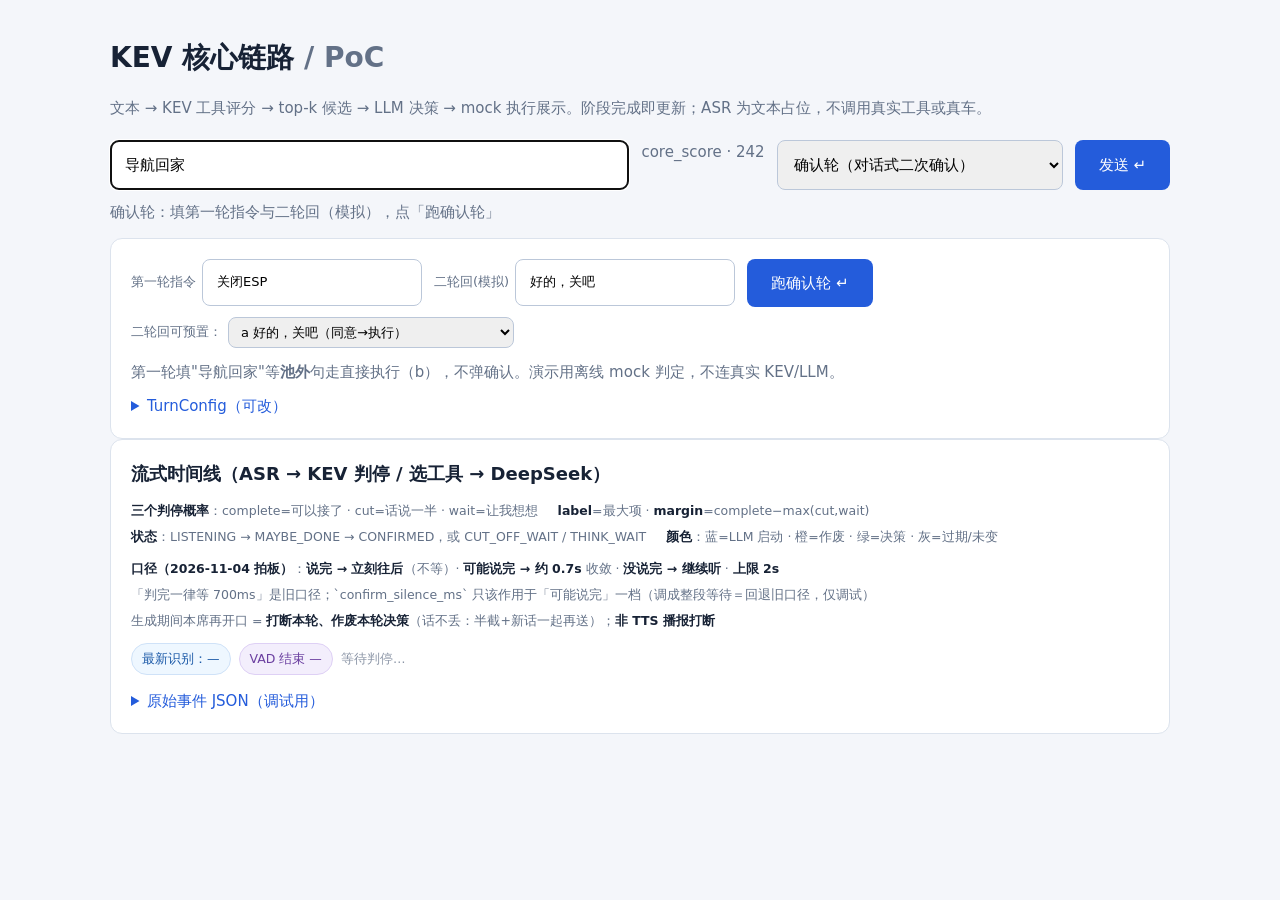
==== commit e7afb534: "sync: 现行用户页与模块化实现入库，并对齐说明文档 将主链按 agent/app/asr/gate/memory/mind 整理后的代码与测试入库； README 改为以 /neixinxi 为现" ====
--- a/ui/index.html
+++ b/ui/index.html
@@ -95,19 +95,70 @@
     .tl-events .et { font: 11.5px/1.6 ui-monospace, monospace; color: #8b95a6; min-width: 60px; }
     .tl-empty { color: #8b95a6; font-size: 12.5px; }
     /* ---------- 双席（两路 ASR 各进各席） ---------- */
+    .duo-toggle-group { display: inline-flex; align-items: center; gap: 10px; font-size: 13px; color: #637187; }
+    .duo-toggle-group > strong { font-weight: 600; color: #33415c; }
+    .duo-toggle { display: inline-flex; gap: 5px; align-items: center; font-size: 13px; color: #33415c; cursor: pointer; }
     .duo-grid { margin-top: 12px; }
     .duo-seat { border: 1px solid #dce3ed; border-radius: 12px; padding: 12px; background: #fbfcfe; }
     .duo-head { display: flex; flex-wrap: wrap; gap: 8px; align-items: baseline; margin-bottom: 8px; }
     .duo-state { font-size: 11.5px; padding: 1px 8px; border-radius: 999px; background: #eef2f9; color: #33415c; }
     .duo-state.ok { background: #e6f7ec; color: #1f6b3d; font-weight: 600; }
     .duo-state.done { background: #e6f0ff; color: #174dbb; font-weight: 600; }
+    .duo-state.off { background: #eef0f3; color: #9aa3b2; }
+    .duo-seat.duo-off { opacity: .5; background: #f5f6f8; }
     .duo-asr { font-weight: 600; min-height: 24px; overflow-wrap: anywhere; }
     .duo-seat .tl-events { max-height: 280px; overflow: auto; }
     #dual-verdict { margin-top: 12px; display: flex; flex-direction: column; gap: 6px; font-size: 13px; }
+    /* ---------- 中枢：每席同一版字上的并发两路 + 闸门 ---------- */
+    .duo-hub { margin: 8px 0 6px; border: 1px solid #dce3ed; border-radius: 10px; padding: 8px 10px; background: #f6f9fe; }
+    .duo-hub .dh-top { font: 11px/1.5 ui-monospace, monospace; color: #8b95a6; }
+    .duo-stage { display: flex; flex-wrap: wrap; gap: 4px; margin-top: 4px; font: 11px/1.5 ui-monospace, monospace; }
+    .duo-stage .st { padding: 1px 6px; border-radius: 999px; border: 1px solid #d7dfea; background: #fff; color: #637187; }
+    .duo-stage .st.on { border-color: #185aa0; color: #185aa0; background: #eef4fb; }
+    .duo-stage .st.hit { border-color: #1f6b3d; color: #1f6b3d; background: #e6f7ec; }
+    .duo-stage .st.stop { border-color: #b42318; color: #b42318; background: #fdeceb; }
+    .duo-hub-grid { display: grid; grid-template-columns: 1fr 1fr; gap: 4px 12px; margin-top: 6px; font-size: 12px; }
+    .duo-hub-grid .dh-k { color: #8b95a6; margin-right: 4px; }
+    .duo-hub-grid .dh-v { color: #33415c; overflow-wrap: anywhere; }
+    /* ---------- 期五：四处出声口径（一屏看全） ---------- */
+    .hub-policy { margin: 14px 0 0; border: 1px solid #dce3ed; border-radius: 12px; padding: 10px 12px; background: #fff; }
+    .hub-policy .hp-head { display: flex; flex-wrap: wrap; gap: 8px; align-items: baseline; margin-bottom: 8px; }
+    .hub-policy .hp-head strong { color: #33415c; font-size: 13.5px; }
+    .hub-policy table { width: 100%; border-collapse: collapse; font-size: 12px; }
+    .hub-policy th, .hub-policy td { border-top: 1px solid #e8edf5; padding: 4px 6px; text-align: left; vertical-align: top; }
+    .hub-policy th { color: #8b95a6; font-weight: 600; font-size: 11.5px; }
+    .hub-policy td .hp-slot { font-weight: 600; color: #33415c; }
+    .hub-policy td .hp-pri { color: #185aa0; }
+    .hub-policy .hp-live { display: grid; grid-template-columns: 1fr 1fr; gap: 8px; margin-top: 10px; }
+    .hub-policy .hp-seat { border: 1px solid #e3eaf4; border-radius: 10px; padding: 8px 10px; background: #f8fbff; }
+    .hub-policy .hp-seat-title { font-size: 12px; color: #637187; margin-bottom: 4px; }
+    .hub-policy .hp-row { display: grid; grid-template-columns: 84px 1fr; gap: 6px; font-size: 12px; padding: 2px 0; }
+    .hub-policy .hp-row b { color: #33415c; font-weight: 600; }
+    .hub-policy .hp-row span { color: #33415c; overflow-wrap: anywhere; }
+    .hub-policy .hp-anchor { margin-top: 6px; padding-top: 5px; border-top: 1px dashed #e3eaf4; font: 11px/1.6 ui-monospace, monospace; color: #8b95a6; }
+    .hub-policy .hp-anchor.bad { color: #b42318; font-weight: 600; }
+    .tl-badge.policy { background: #f3eefc; color: #6b3fa0; }
+    /* ---------- 三泳道：前台（两路 ASR/判停） + 后台（任务判断/执行） ---------- */
+    .duo-layers { display: flex; flex-direction: column; gap: 14px; margin-top: 12px; }
+    .duo-layer { border-radius: 12px; padding: 12px; }
+    .duo-layer-front { background: #eef4fb; border: 1px solid #185aa0; }
+    .duo-layer-back { background: #e9f4f4; border: 1px solid #1e6f74; }
+    .duo-layer-title { display: flex; flex-wrap: wrap; gap: 8px; align-items: baseline; margin: 0 0 10px; font-size: 13px; }
+    .duo-layer-title strong { font-size: 13.5px; }
+    .duo-layer-front .duo-layer-title strong { color: #185aa0; }
+    .duo-layer-back .duo-layer-title strong { color: #1e6f74; }
+    .duo-orchestra { border: 1px solid #dce3ed; border-left: 4px solid #1e6f74; border-radius: 10px; padding: 10px 12px; background: #fff; }
+    .duo-orchestra .tl-events { max-height: 420px; overflow: auto; margin: 0; }
+    .tl-badge.orchestra { background: #e9f4f4; color: #1e6f74; }
+    .tl-badge.hub { background: #eef4fb; color: #185aa0; }
+    .tl-badge.task { background: #eef4fb; color: #185aa0; }
+    .tl-badge.executed { background: #e6f7ec; color: #1f6b3d; }
+    .tl-badge.relevance { background: #f3eefc; color: #6b3fa0; }
     .cfg { display: flex; flex-direction: column; gap: 3px; align-items: stretch; }
     .cfg .cfg-key { font-size: 12.5px; color: #33415c; font-weight: 600; }
     .cfg .cfg-hint { font-size: 11.5px; color: #7b8496; line-height: 1.35; }
-    @media (max-width: 900px) { .tl-body { grid-template-columns: 1fr; } .tl-waterfall { width: 160px; } }
+    @media (max-width: 900px) { .tl-body { grid-template-columns: 1fr; } .tl-waterfall { width: 160px; }
+      .hub-policy .hp-live { grid-template-columns: 1fr; } }
   </style>
 </head>
 <body>
@@ -124,6 +175,7 @@
       <option value="confirm" selected>确认轮（对话式二次确认）</option>
       <option value="mic">麦克风（真实流式 ASR）</option>
       <option value="dual">双席（两路 ASR 各进各席）</option>
+      <option value="dualmic">双席 · 真实麦克风（D/P 各选设备）</option>
     </select>
     <button id="send" type="submit">发送 ↵</button>
   </form>
@@ -173,17 +225,46 @@
   </section>
   <section id="dual-controls" class="card" hidden>
     <div class="row">
-      <label>席 D（mic-D）<input id="dual-d" value="导航回家" style="flex:1; min-width:200px"></label>
-      <label>席 P（mic-P）<input id="dual-p" value="把空调调到24度" style="flex:1; min-width:200px"></label>
+      <span class="duo-toggle-group">
+        <strong>开关</strong>
+        <label class="duo-toggle" title="关掉 = 那路不参与本轮（就像那路没说话）"><input id="dual-d-on" type="checkbox" checked>主驾（席 D）</label>
+        <label class="duo-toggle" title="关掉 = 那路不参与本轮（就像那路没说话）"><input id="dual-p-on" type="checkbox" checked>副驾（席 P）</label>
+      </span>
+    </div>
+    <div class="row">
+      <label>主驾麦克风（mic-D）<input id="dual-d" value="导航回家" style="flex:1; min-width:200px"></label>
+      <label>副驾麦克风（mic-P）<input id="dual-p" value="把空调调到24度" style="flex:1; min-width:200px"></label>
       <label>语速 <input id="dual-speed" type="number" value="6" min="1" max="20" step="0.5" aria-label="每秒字数"> 字/秒</label>
       <label><input id="dual-mock" type="checkbox"> 离线 mock（不连 KEV/LLM）</label>
       <button id="dual-go" type="button">跑双席 ↵</button>
     </div>
     <div class="row">
       <label>样例 <select id="dual-preset" aria-label="双席样例脚本"></select></label>
-      <span class="muted">两个输入框各是<b>一路干净 ASR</b>（前端先验，Agent 不做去重/分离）；<code>|600|</code> 表示停顿 600ms 并切一个新 ASR 段。默认走真 KEV/LLM，勾 mock 走离线判定。</span>
+      <span class="muted">两路可<b>单独开关</b>（默认都开）：关掉的一路不进本轮、不发事件、不参与相关打分（=那路没说话）。两个输入框各是<b>一路干净 ASR</b>（前端先验，Agent 不做去重/分离）；<code>|600|</code> 表示停顿 600ms 并切一个新 ASR 段。默认走真 KEV/LLM，勾 mock 走离线判定。</span>
     </div>
     <details><summary>TurnConfig（两席共用）</summary><div id="turn-config-dual"></div></details>
+  </section>
+  <section id="dualmic-controls" class="card" hidden>
+    <div class="row">
+      <span class="duo-toggle-group">
+        <strong>开关</strong>
+        <label class="duo-toggle" title="关掉 = 那路不参与本轮（就像那路没说话）"><input id="dualmic-d-on" type="checkbox" checked>主驾（席 D）</label>
+        <label class="duo-toggle" title="关掉 = 那路不参与本轮（就像那路没说话）"><input id="dualmic-p-on" type="checkbox" checked>副驾（席 P）</label>
+      </span>
+      <button id="dualmic-devices" type="button">刷新设备</button>
+      <button id="dualmic-start" type="button">🎤 开始（两路真实麦克风）</button>
+      <button id="dualmic-stop" type="button" disabled>停止</button>
+      <label><input id="dualmic-mock" type="checkbox"> 离线 mock（判停/选工具/决策不连 KEV/LLM）</label>
+    </div>
+    <div class="row">
+      <label>主驾麦克风（mic-D）<select id="dualmic-device-D" aria-label="主驾麦克风设备" style="min-width:240px"></select></label>
+      <label>副驾麦克风（mic-P）<select id="dualmic-device-P" aria-label="副驾麦克风设备" style="min-width:240px"></select></label>
+    </div>
+    <div class="row">
+      <span id="dualmic-status" class="muted">未连接 · 每席各选一个输入设备，浏览器各推 16kHz/20ms PCM，两路各自独立火山豆包流式 ASR → 各进各席</span>
+    </div>
+    <details><summary>TurnConfig（两席共用）</summary><div id="turn-config-dualmic"></div></details>
+    <p class="muted">麦克风需要 localhost 或 https，本页 http://127.0.0.1:8765 满足。两路各自独立 ASR（不复用同一条连接）；关掉的一路＝那路没说话，不进本轮、不串席。「离线 mock」只换判停/选工具/决策，<b>ASR 仍是真实豆包</b>（可复现 wav 回放见 <code>tests/test_dual_mic_ws.py</code> / <code>tests/poc_dual_mic_wav_replay.py</code>）。</p>
   </section>
   <section id="mic-controls" class="card" hidden>
     <div class="row">
@@ -202,23 +283,120 @@
     <p class="muted">麦克风需要 localhost 或 https，本页 http://127.0.0.1:8765 满足；用例存到 <code>Work/tmp/poc-streaming-mic-cases/</code>。</p>
   </section>
   <section id="dual-card" class="card" hidden>
-    <h2>双席（两路干净 ASR → 两席各自判停 / 状态机 / 决策）</h2>
+    <h2>双席 · 三泳道（前台两路 ASR/判停 ＋ 后台任务判断/执行）</h2>
     <p class="tl-legend">
-      <span><b>通道先验</b>：mic-D → 席 D（主驾）· mic-P → 席 P（副驾）</span>
-      <span><b>单写者</b>：两路 ASR 先进队列，只由驱动线程按 FIFO 派给本席</span>
+      <span><b>前台（蓝）</b>：两路 ASR 各进各席、并行判停三态，不堵、不等旧任务</span>
+      <span><b>后台（青）</b>：一个脑归并 → 任务判断（相关打分）→ 并进/新开 FIFO → 生成 → 落地回执</span>
       <span><b>不串席</b>：cross_cancel / cross_reset / 串席文本必须为 0</span>
     </p>
     <div id="dual-metrics" class="tl-metrics"></div>
-    <div class="grid duo-grid">
-      <div class="duo-seat" id="dual-seat-D">
-        <div class="duo-head"><strong>席 D · 主驾</strong><span class="duo-state" data-state>待开始</span><span class="muted">mic-D</span></div>
-        <div class="duo-asr" data-asr>—</div>
-        <ul class="tl-events" data-events></ul>
+    <section id="hub-policy" class="hub-policy">
+      <div class="hp-head"><strong>四处出声口径（期五 · 一屏看全）</strong>
+        <span class="muted">同一时刻最多一句 · 出声后 1 秒内不再出声 · 垫句优先于应声 · 有人说话 → 应声 / 垫句；没人说话 → 冷场 · 两人同时说只在「正在说 / 正在准备说」（垫句那一小段也算，应一声不算）</span></div>
+      <table>
+        <thead><tr><th>出声</th><th>何时问</th><th>谁优先</th><th>出声之后</th></tr></thead>
+        <tbody>
+          <tr><td><span class="hp-slot">垫一句（含垫句抢回）</span></td>
+            <td>人还在说、节奏=积极、这一句已连续说满 1.5 秒</td>
+            <td><span class="hp-pri">1（最高）</span>：与应声同刻只出垫句</td>
+            <td>记住（进本席上下文）；不进 Agent、不选工具、不开闸</td></tr>
+          <tr><td><span class="hp-slot">应一声</span></td>
+            <td>人还在说、这句还没说完（三个等待档里），同一版字上的判断说可以</td>
+            <td>2：同刻让位给垫句</td>
+            <td>不记住（连上下文也不进）；不开闸、不进 Agent</td></tr>
+          <tr><td><span class="hp-slot">两人同时说</span></td>
+            <td>只在那两个入口：①正在准备说 / 正在回答；②正在说一句垫句。<b>应一声不算</b></td>
+            <td>不跟另三句抢「谁出声」：它只定插话去哪；四条出口里的「垫句抢回」仍受同刻一句约束</td>
+            <td>让路=作废本轮（正在准备说）/ 停下这句垫句（正在说垫句），话都留下；说完再接 / 垫句抢回=插话排队随后回答；继续说=只进旁听；都不开闸</td></tr>
+          <tr><td><span class="hp-slot">冷场开口</span></td>
+            <td>只在中枢最后一句说完后安静到刻度（约 4 秒 / 10 秒 / 之后每 8 秒），且真的没人说话</td>
+            <td>与应声 / 垫句互斥：有人在说就不会问；安静时也不会再应声 / 垫一句</td>
+            <td>记住（进本席上下文），只接上文；不进 Agent、不选工具、不开闸</td></tr>
+        </tbody>
+      </table>
+      <div class="hp-live" id="hub-policy-live">
+        <div class="hp-seat" data-seat="D">
+          <div class="hp-seat-title">主驾 · 这一拍：四处当前判断与出声</div>
+          <div class="hp-row"><b>垫一句</b><span data-hp="cushion">—</span></div>
+          <div class="hp-row"><b>应一声</b><span data-hp="ack">—</span></div>
+          <div class="hp-row"><b>两人同时说</b><span data-hp="floor">—</span></div>
+          <div class="hp-row"><b>冷场开口</b><span data-hp="quiet">—</span></div>
+          <div class="hp-anchor" data-hp="anchor">上一声：—</div>
+        </div>
+        <div class="hp-seat" data-seat="P">
+          <div class="hp-seat-title">副驾 · 这一拍：四处当前判断与出声</div>
+          <div class="hp-row"><b>垫一句</b><span data-hp="cushion">—</span></div>
+          <div class="hp-row"><b>应一声</b><span data-hp="ack">—</span></div>
+          <div class="hp-row"><b>两人同时说</b><span data-hp="floor">—</span></div>
+          <div class="hp-row"><b>冷场开口</b><span data-hp="quiet">—</span></div>
+          <div class="hp-anchor" data-hp="anchor">上一声：—</div>
+        </div>
       </div>
-      <div class="duo-seat" id="dual-seat-P">
-        <div class="duo-head"><strong>席 P · 副驾</strong><span class="duo-state" data-state>待开始</span><span class="muted">mic-P</span></div>
-        <div class="duo-asr" data-asr>—</div>
-        <ul class="tl-events" data-events></ul>
+    </section>
+    <div class="duo-layers">
+      <div class="duo-layer duo-layer-front">
+        <div class="duo-layer-title"><strong>前台 · 实时交互层</strong><span class="muted">流式前缀 → 判停三态 → CONFIRMED → 往后执行（新话不必等旧任务做完）</span></div>
+        <div class="grid duo-grid">
+          <div class="duo-seat" id="dual-seat-D">
+            <div class="duo-head"><strong>主驾（席 D）</strong><span class="duo-state" data-state>待开始</span><span class="muted">mic-D</span></div>
+            <div class="duo-asr" data-asr>—</div>
+            <div class="duo-hub" data-hub>
+              <div class="dh-top">这一版出字 <span data-hub-version>—</span>
+                <span class="muted">· 场景取一次 · 说没说完 + 接不接 + 应一声 + 节奏 并发（垫句只在积极且说满 1.5 秒问；冷场只在安静到刻度才问：约 4s / 10s，之后每 8s）</span></div>
+              <div class="duo-stage" data-hub-stage>
+                <span class="st">出字</span><span class="st">中枢并发（说没说完 + 接不接）</span>
+                <span class="st">闸门</span><span class="st">工具披露</span><span class="st">决策 / 交后台</span>
+              </div>
+              <div class="duo-hub-grid">
+                <div><span class="dh-k">场景</span><span class="dh-v" data-hub-scene>—</span></div>
+                <div><span class="dh-k">说没说完</span><span class="dh-v" data-hub-eot>—</span></div>
+                <div><span class="dh-k">接不接</span><span class="dh-v" data-hub-accept>—</span></div>
+                <div><span class="dh-k">闸门</span><span class="dh-v" data-hub-gate>—</span></div>
+                <div><span class="dh-k">应声判断</span><span class="dh-v" data-hub-ack-judge>—</span></div>
+                <div><span class="dh-k">应一声</span><span class="dh-v" data-hub-ack>—</span></div>
+                <div><span class="dh-k">节奏</span><span class="dh-v" data-hub-pace>—</span></div>
+                <div><span class="dh-k">垫一句</span><span class="dh-v" data-hub-cushion>—</span></div>
+                <div><span class="dh-k">两人同时说</span><span class="dh-v" data-hub-floor>—</span></div>
+                <div><span class="dh-k">冷场判断</span><span class="dh-v" data-hub-quiet-judge>—</span></div>
+                <div><span class="dh-k">冷场开口</span><span class="dh-v" data-hub-quiet>—</span></div>
+              </div>
+            </div>
+            <ul class="tl-events" data-events></ul>
+          </div>
+          <div class="duo-seat" id="dual-seat-P">
+            <div class="duo-head"><strong>副驾（席 P）</strong><span class="duo-state" data-state>待开始</span><span class="muted">mic-P</span></div>
+            <div class="duo-asr" data-asr>—</div>
+            <div class="duo-hub" data-hub>
+              <div class="dh-top">这一版出字 <span data-hub-version>—</span>
+                <span class="muted">· 场景取一次 · 说没说完 + 接不接 + 应一声 + 节奏 并发（垫句只在积极且说满 1.5 秒问；冷场只在安静到刻度才问：约 4s / 10s，之后每 8s）</span></div>
+              <div class="duo-stage" data-hub-stage>
+                <span class="st">出字</span><span class="st">中枢并发（说没说完 + 接不接）</span>
+                <span class="st">闸门</span><span class="st">工具披露</span><span class="st">决策 / 交后台</span>
+              </div>
+              <div class="duo-hub-grid">
+                <div><span class="dh-k">场景</span><span class="dh-v" data-hub-scene>—</span></div>
+                <div><span class="dh-k">说没说完</span><span class="dh-v" data-hub-eot>—</span></div>
+                <div><span class="dh-k">接不接</span><span class="dh-v" data-hub-accept>—</span></div>
+                <div><span class="dh-k">闸门</span><span class="dh-v" data-hub-gate>—</span></div>
+                <div><span class="dh-k">应声判断</span><span class="dh-v" data-hub-ack-judge>—</span></div>
+                <div><span class="dh-k">应一声</span><span class="dh-v" data-hub-ack>—</span></div>
+                <div><span class="dh-k">节奏</span><span class="dh-v" data-hub-pace>—</span></div>
+                <div><span class="dh-k">垫一句</span><span class="dh-v" data-hub-cushion>—</span></div>
+                <div><span class="dh-k">两人同时说</span><span class="dh-v" data-hub-floor>—</span></div>
+                <div><span class="dh-k">冷场判断</span><span class="dh-v" data-hub-quiet-judge>—</span></div>
+                <div><span class="dh-k">冷场开口</span><span class="dh-v" data-hub-quiet>—</span></div>
+              </div>
+            </div>
+            <ul class="tl-events" data-events></ul>
+          </div>
+        </div>
+      </div>
+      <div class="duo-layer duo-layer-back">
+        <div class="duo-layer-title"><strong>后台 · 任务调度层</strong><span class="muted">任务台账 + 相关打分 + 排队执行（FIFO 先来后到；已做完不进候选）</span></div>
+        <div class="duo-orchestra" id="dual-orchestra">
+          <div class="duo-head"><strong>编排泳道 · 一个脑</strong><span class="muted">task_* / au_* / receipt</span></div>
+          <ul class="tl-events" data-events></ul>
+        </div>
       </div>
     </div>
     <div id="dual-verdict"></div>
@@ -266,6 +444,7 @@
     <details id="raw-section" class="card"><summary>原始 JSON · 全部结果</summary><pre id="raw"></pre></details>
   </section>
 </main>
+<script src="/mic_route.js"></script>
 <script>
   const byId = id => document.getElementById(id);
   const pretty = value => JSON.stringify(value, null, 2);
@@ -897,18 +1076,21 @@
     byId('mic-controls').hidden = mode !== 'mic';
     byId('confirm-controls').hidden = mode !== 'confirm';
     byId('dual-controls').hidden = mode !== 'dual';
+    byId('dualmic-controls').hidden = mode !== 'dualmic';
     byId('confirm-card').hidden = true;
     byId('dual-card').hidden = true;
-    byId('stream-card').hidden = mode === 'single' || mode === 'dual';
+    byId('stream-card').hidden = mode === 'single' || mode === 'dual' || mode === 'dualmic';
     byId('results').hidden = true;
     byId('error').hidden = true;
     timeline.reset();
     byId('status').textContent = mode === 'stream' ? '流式模拟：输入文本（可用 |600| 停顿）后发送'
       : mode === 'confirm' ? '确认轮：填第一轮指令与二轮回（模拟），点「跑确认轮」'
       : mode === 'dual' ? '双席：两路各填一句（|600| = 停顿并切段），点「跑双席」'
+      : mode === 'dualmic' ? '双席真麦：给 D / P 各选一个输入设备，点「开始」'
       : mode === 'mic' ? '麦克风模式：点「开始说话」' : '准备就绪 · Enter 发送';
     // 开始按钮不因为"还有旧连接"而禁用：新一轮会自己把旧连接收掉（旧轮用例已在服务端登记，仍可保存）
     if (mode === 'mic') { byId('mic-start').disabled = false; if (!mic.context) byId('mic-stop').disabled = true; }
+    if (mode === 'dualmic') dualmicRefreshDevices();
   }
   byId('mode').addEventListener('change', applyMode);
   applyMode();                                   // 进页面就按默认模式（麦克风 + 200 工具）摆好面板
@@ -1001,13 +1183,19 @@
 
   // ---------- 双席：两路干净 ASR -> DualSeatSession -> /api/session/dual/stream ----------
   const DUAL_SEAT_IDS = ['D', 'P'];
+  const SEAT_NAME = {D: '主驾', P: '副驾'};
   const DUAL_PRESETS = [
-    {label: 'D 导航回家 / P 把空调调到24度', d: '导航回家', p: '把空调调到24度'},
-    {label: 'D 帮我导航到|1500|人民广场 / P 放首歌', d: '帮我导航到|1500|人民广场', p: '放首歌'},
-    {label: 'D 我有点冷，开个座椅加热 / P 导航去公司', d: '我有点冷，开个座椅加热', p: '导航去公司'}
+    {label: '去向① 说完且要接 · 主驾「导航回家」→ 开闸进 Agent', d: '导航回家', p: ''},
+    {label: '去向② 说完但不接 · 主驾「咱晚上去哪吃」→ 只进上下文', d: '咱晚上去哪吃', p: ''},
+    {label: '去向③ 判停说还没说完 · 主驾「帮我看看前面那个」→ 先不开闸（静音窗到上限后才按接不接判）', d: '帮我看看前面那个', p: ''},
+    {label: '两席各干各的 · 主驾导航 / 副驾调空调（各开一条任务）', d: '导航回家', p: '把空调调到24度'},
+    {label: '并进 · 主驾「开空调」/ 副驾「我也要一样的」', d: '开空调', p: '我也要一样的'},
+    {label: '主驾帮我导航到人民广场 / 副驾放首歌', d: '帮我导航到|1500|人民广场', p: '放首歌'},
+    {label: '主驾「我有点冷，开个座椅加热」/ 副驾「导航去公司」', d: '我有点冷，开个座椅加热', p: '导航去公司'}
   ];
   const dualSeatState = {D: {}, P: {}};
   let dualRaw = [];
+  let dualEnabled = [...DUAL_SEAT_IDS];   // 本轮开着的席（提交时快照；关掉的席不在里面）
 
   function dualNode(seat, selector) { return byId('dual-seat-' + seat).querySelector(selector); }
   function dualSetState(seat, value) {
@@ -1029,19 +1217,349 @@
   function dualReset() {
     dualRaw = [];
     for (const seat of DUAL_SEAT_IDS) {
-      dualNode(seat, '[data-state]').textContent = '待开始';
-      dualNode(seat, '[data-state]').className = 'duo-state';
-      dualNode(seat, '[data-asr]').textContent = '—';
+      const on = dualEnabled.includes(seat);
+      dualNode(seat, '[data-state]').textContent = on ? '待开始' : '已关闭';
+      dualNode(seat, '[data-state]').className = 'duo-state' + (on ? '' : ' off');
+      dualNode(seat, '[data-asr]').textContent = on ? '—' : '（开关关着，不参与本轮）';
       dualNode(seat, '[data-events]').replaceChildren();
-      dualSeatState[seat] = {text: '', decision: null, confirmMs: null};
+      dualNode(seat, '[data-hub-version]').textContent = '—';
+      dualNode(seat, '[data-hub-scene]').textContent = '—';
+      dualNode(seat, '[data-hub-eot]').textContent = '—';
+      dualNode(seat, '[data-hub-accept]').textContent = '—';
+      dualNode(seat, '[data-hub-gate]').textContent = '—';
+      dualNode(seat, '[data-hub-ack-judge]').textContent = '—';
+      dualNode(seat, '[data-hub-ack]').textContent = '—';
+      dualNode(seat, '[data-hub-pace]').textContent = '—';
+      dualNode(seat, '[data-hub-cushion]').textContent = '—';
+      dualNode(seat, '[data-hub-floor]').textContent = '—';
+      dualNode(seat, '[data-hub-quiet-judge]').textContent = '—';
+      dualNode(seat, '[data-hub-quiet]').textContent = '—';
+      const hpBox = byId('hub-policy-live') && byId('hub-policy-live').querySelector('[data-seat="' + seat + '"]');
+      if (hpBox) {
+        hpBox.querySelectorAll('[data-hp]').forEach(el => { el.textContent = '—'; });
+        const anchor = hpBox.querySelector('[data-hp="anchor"]');
+        if (anchor) { anchor.textContent = '上一声：—'; anchor.classList.remove('bad'); }
+      }
+      dualNode(seat, '[data-hub-stage]').querySelectorAll('.st').forEach(el => { el.className = 'st'; });
+      dualSeatState[seat] = {text: '', decision: null, confirmMs: null, hub: {}, ack: {}, pace: {}, cushion: {}, floor: {}, quiet: {}, speech: {}};
+      byId('dual-seat-' + seat).classList.toggle('duo-off', !on);
     }
     byId('dual-metrics').replaceChildren();
     byId('dual-verdict').replaceChildren();
+    byId('dual-orchestra').querySelector('[data-events]').replaceChildren();
     byId('dual-raw').textContent = '';
   }
+  const HUB_TEXT = {
+    hub_eot: d => '判停 · ' + ({complete: '说完', cut: '说完被截断', wait: '还没说完', error: '判停失败'}[d.label] || d.label)
+      + (d.may_confirm ? ' · 能确认' : ' · 还不能确认'),
+    hub_accept: d => '接不接 · ' + (d.state === 'pending' ? '还在飞' : d.accept === true ? '要接'
+      : d.accept === false ? '不接' : '判断失败') + ' · ' + (d.source || '—'),
+    gate_decision: d => '闸门 · ' + d.state + '｜' + (d.reason || ''),
+    gate_open: d => '闸门开（说完且要接）· ' + (d.reason || ''),
+    gate_wait: d => '还没说完 · 先不开闸',
+    gate_context_only: d => '不开闸 · 只进上下文',
+    // 方案 B（wiki §13）：不接的原话按席留最近 3 句（带标签、跨席）；只在开闸那一轮两栏带进 Agent。
+    // 期一（2026-11-16）：应一声＝中枢的「陪着说」——台面出字 + 播报桩，不记住、不开闸、不进 Agent。
+    ack_spoken: d => '应一声「' + (d.text || '') + '」· ' + (d.chars || 0) + ' 字'
+      + ' · 距上一声 ' + (d.gap_ms == null ? '—' : Math.round(d.gap_ms) + 'ms')
+      + (d.spoken_total != null ? ' · 本席共 ' + d.spoken_total + ' 次' : ''),
+    ack_gate: d => '没出声 · ' + (d.reason || ''),
+    // 期二（2026-11-16）：节奏四档 + 垫一句（只有在「积极且已连续说满 1.5 秒」才问垫句）。
+    hub_pace: d => '节奏 · ' + (d.label || d.pace || '—')
+      + (d.raw_pace && d.raw_pace !== d.pace ? '（新判 ' + d.raw_pace + '，先不硬切）' : '')
+      + (d.speech_ms != null ? ' · 已说 ' + Math.round(d.speech_ms) + 'ms' : ''),
+    hub_cushion: d => '垫句判断 · ' + (d.state === 'pending' ? '还在飞'
+      : d.say === true ? '可以垫一句' : d.say === false ? '不垫' : '判断失败')
+      + (d.reason ? ' · ' + d.reason : ''),
+    cushion_spoken: d => '垫一句「' + (d.text || '') + '」· ' + (d.chars || 0) + ' 字'
+      + (d.kind === 'cushion_back' ? ' · 垫句抢回' : '')
+      + (d.pace ? ' · 节奏积极' : '')
+      + (d.speech_ms != null ? ' · 已说 ' + Math.round(d.speech_ms) + 'ms' : '')
+      + (d.spoken_total != null ? ' · 本席共 ' + d.spoken_total + ' 句' : '')
+      + ' · 记住（进上下文）但不进 Agent',
+    cushion_gate: d => '没垫 · ' + (d.reason || ''),
+    cushion_stopped: d => '垫句停下 · 「' + (d.text || '') + '」· ' + (d.reason || ''),
+    // 期三（2026-11-16）：两人同时说四选——这边正在说 / 正在准备说、人又开口时才问一次。
+    // 让路＝改动前那条（作废本轮、话留下、回到收听）；另外三条只改插话的去处，不改收口与开闸。
+    floor_asked: d => '两人同时说 · 人又开口「' + (d.text || '（还没出字）') + '」：问一次四选'
+      + '（' + (d.source === 'vad' ? 'VAD 先开的口' : '出字到的这一版') + '）',
+    hub_floor: d => '四选判断 · ' + (d.state === 'pending' ? '还在飞'
+      : d.state === 'ok' ? '「' + (d.label || d.outlet || d.choice || '—') + '」'
+        : d.state === 'timeout' ? '超时 → 继续说' : '失败 → 继续说')
+      + (d.reason && d.state !== 'ok' ? ' · ' + d.reason : ''),
+    floor_outcome: d => '四选出口 · ' + (d.label || d.outlet || '—') + '｜' + (d.reason || ''),
+    floor_queued: d => '插话排队 · 「' + (d.text || '') + '」等这句说完作为下一轮回答',
+    floor_released: d => '插话放行 · 「' + (d.text || '') + '」作为下一轮发出（字不丢、顺序不变）',
+    floor_context: d => '插话只进旁听 · 「' + (d.text || '') + '」（不是对车说，不进 Agent）',
+    floor_gate: d => '没垫（垫句抢回）· ' + (d.reason || ''),
+    floor_hold: d => '四选还在飞 · 当前这句先不落地（等判断回来再定）',
+    floor_insertion: d => '同一段插话续版 · 「' + (d.text || '') + '」',
+    // 期四（2026-11-16）：冷场三选——安静到刻度、真的没人说话才问一次（从「中枢最后一句说完」起算）。
+    // 三条出口：再等 / 主动接一句 / 问一句（约 10 秒之后才允许）；开口只接上文、不进 Agent。
+    quiet_asked: d => '冷场 · 安静 ' + ((d.quiet_ms || 0) / 1000).toFixed(1) + ' 秒：问一次要不要开口'
+      + (d.check_allowed ? '（这一拍可以问一句）' : '（这一拍还不能问一句）'),
+    hub_quiet: d => '冷场判断 · ' + (d.state === 'pending' ? '还在飞'
+      : d.state === 'ok' ? '「' + (d.label || d.outlet || d.choice || '—') + '」'
+        : d.state === 'timeout' ? '超时 → 不出声（按再等）' : '失败 → 不出声（按再等）')
+      + (d.reason && d.state !== 'ok' ? ' · ' + d.reason : ''),
+    quiet_gate: d => '冷场没出声 · ' + (d.reason || ''),
+    quiet_spoken: d => '冷场开口「' + (d.text || '') + '」· ' + (d.chars || 0) + ' 字'
+      + ' · ' + (d.label || d.outlet || '')
+      + '（安静 ' + ((d.quiet_ms || 0) / 1000).toFixed(1) + ' 秒）'
+      + ' · 记住（进上下文）但不进 Agent',
+    quiet_cleared: d => '有人开口 · 冷场计时清零（' + (d.why || '') + '）',
+    overhear_recorded: d => '不是对车说的 · 已按席留存：' + (d.text || '')
+      + (d.kept != null ? '（本席第 ' + d.kept + '/' + (d.keep_per_seat ?? 3) + ' 句）' : ''),
+    agent_context: d => '开闸带进 Agent（两栏）· ' + String(d.columns || '（无）').replace(/\n/g, ' / '),
+  };
+  function dualHubRender(seat) {
+    const node = byId('dual-seat-' + seat);
+    const hub = dualSeatState[seat].hub || {};
+    const gate = hub.gate || {};
+    const route = gate.route;
+    node.querySelector('[data-hub-version]').textContent =
+      hub.version ? 'v' + hub.version + (hub.text ? '「' + hub.text + '」' : '') : '—';
+    const stage = [...node.querySelectorAll('[data-hub-stage] .st')];
+    stage.forEach(el => { el.className = 'st'; });
+    if (hub.version) { stage[0].className = 'st on'; stage[1].className = 'st on'; }
+    if (route === 'agent') { for (let i = 2; i <= 4; i += 1) stage[i].className = 'st hit'; }
+    else if (route === 'context_only') { for (let i = 2; i <= 4; i += 1) stage[i].className = 'st stop'; }
+    else if (gate.state) stage[2].className = 'st on';
+    const scene = gate.scene || hub.scene || {};
+    node.querySelector('[data-hub-scene]').textContent = scene.summary
+      ? scene.summary + ' · rev ' + (scene.revision ?? '—') + ' · 取快照时已旧 '
+        + (scene.age_ms != null ? Math.round(scene.age_ms) + 'ms' : '—') : '无场景（照常判）';
+    const eot = gate.eot || hub.eot || {};
+    node.querySelector('[data-hub-eot]').textContent = eot.label
+      ? ({complete: '说完', cut: '说完被截断', wait: '还没说完', error: '判停失败'}[eot.label] || eot.label)
+        + (eot.may_confirm ? ' · 能确认' : ' · 还不能确认')
+        + (eot.confidence != null ? ' · ' + Math.round(eot.confidence * 100) + '%' : '') : '还没回来';
+    const acc = gate.accept || hub.accept || {};
+    const meta = gate.accept_source || hub.accept_source || {};
+    const notDecided = meta.decided === false && !String(meta.model || '').includes('未拍板') ? '（未拍板）' : '';
+    node.querySelector('[data-hub-accept]').textContent = (acc.state === 'pending' ? '还在飞'
+      : acc.accept === true ? '要接' : acc.accept === false ? '不接' : '判断失败')
+      + ' · ' + (meta.source || acc.source || '—') + notDecided;
+    const gateLabel = gate.state
+      || {agent: '开闸', context_only: '只进上下文', wait: '还没说完'}[route] || '';
+    node.querySelector('[data-hub-gate]').textContent = gateLabel
+      ? gateLabel + ' · ' + (gate.reason || '') : '—';
+    // 期一：应一声（中枢的陪着说）。判断在不在飞 / 判断说要不要出 / 已经出了几次、隔了多久 —— 台面一眼看全。
+    const ackJudge = hub.ackJudge || hub.ack || {};
+    node.querySelector('[data-hub-ack-judge]').textContent =
+      ackJudge.state === 'pending' ? '还在飞'
+        : ackJudge.say === true ? '可以应一声' : ackJudge.say === false ? '不出声' : '判断失败';
+    const spoken = dualSeatState[seat].ack || {};
+    node.querySelector('[data-hub-ack]').textContent = spoken.count
+      ? '已出声 ' + spoken.count + ' 次 · 上次「' + (spoken.lastText || '') + '」'
+        + (spoken.lastGap == null ? '' : ' · 隔 ' + Math.round(spoken.lastGap) + 'ms')
+      : '还没出声';
+    // 期二：节奏（这一拍实际的档）+ 垫一句（只在「积极且已说满 1.5 秒」时才会问）
+    const paceSt = hub.paceJudge || hub.pace || {};
+    const paceWords = {normal: '平常', patient: '耐心', narrative: '讲述', eager: '积极'};
+    node.querySelector('[data-hub-pace]').textContent = paceSt.state === 'pending' ? '还在飞'
+      : paceSt.state === 'timeout' || paceSt.state === 'failed' ? '判断失败（保持上一拍）'
+        : paceSt.pace ? (paceWords[paceSt.pace] || paceSt.pace)
+          + (paceSt.held ? '（先稳住，新判 ' + (paceWords[paceSt.raw_pace] || paceSt.raw_pace || '—') + '）' : '')
+          : '—';
+    const cushSt = dualSeatState[seat].cushion || {};
+    const cushJudge = hub.cushionJudge || hub.cushion || {};
+    node.querySelector('[data-hub-cushion]').textContent = cushSt.count
+      ? '已垫 ' + cushSt.count + ' 句 · 上次「' + (cushSt.lastText || '') + '」'
+        + (cushSt.lastGap == null ? '' : ' · 隔 ' + Math.round(cushSt.lastGap) + 'ms')
+      : (cushJudge.state === 'not_asked' ? '没问：' + (cushJudge.reason || '')
+        : cushJudge.state === 'pending' ? '还在飞'
+          : cushJudge.asked ? '问了，还没垫' : '还没垫');
+    // 期三：两人同时说（只在「这边正在说 / 正在准备说，人又开口」时才问一次）
+    const floorSt = dualSeatState[seat].floor || {};
+    const floorJudge = hub.floorJudge || hub.floor || {};
+    node.querySelector('[data-hub-floor]').textContent = floorSt.outlet
+      ? (floorSt.label || floorSt.outlet) + '（第 ' + (floorSt.episode ?? '—') + ' 回插话）'
+        + (floorSt.closing ? ' · 已作废本轮' : floorSt.queued ? ' · 已排队' : '')
+      : (floorJudge.state === 'pending' ? '还在飞'
+        : floorJudge.state === 'timeout' || floorJudge.state === 'failed' ? '判断失败 → 继续说'
+          : floorJudge.label ? floorJudge.label : '还没问');
+    // 期四：冷场三选（安静到刻度才问一次；三条出口都不进 Agent，开口只接上文）
+    const quietSt = dualSeatState[seat].quiet || {};
+    const quietJudge = hub.quietJudge || hub.quiet || {};
+    node.querySelector('[data-hub-quiet-judge]').textContent =
+      quietJudge.state === 'pending' ? '还在飞'
+        : quietJudge.state === 'ok'
+          ? '「' + (quietJudge.label || quietJudge.outlet || '—') + '」'
+            + (quietJudge.quiet_ms != null ? ' · 安静 ' + (quietJudge.quiet_ms / 1000).toFixed(1) + 's' : '')
+          : quietJudge.state === 'timeout' ? '超时 → 不出声（按再等）'
+            : quietJudge.state === 'failed' ? '判断失败 → 不出声（按再等）'
+              : '还没问';
+    node.querySelector('[data-hub-quiet]').textContent = quietSt.count
+      ? '已开口 ' + quietSt.count + ' 次 · 上次「' + (quietSt.lastText || '') + '」'
+        + (quietSt.lastGap == null ? '' : ' · 隔 ' + Math.round(quietSt.lastGap) + 'ms')
+      : (quietSt.cleared ? '有人开口，已清零' : '还没开口');
+    dualPolicyRender(seat);
+  }
+  // 期五：四处出声的口径（同一时刻最多一句 / 垫句优先于应声 / 有人说话走应声·垫句、没人说话走冷场 /
+  // 两人同时说只在「正在说 / 正在准备说」，应一声不算）。这一块只读现有事件，不另发判断。
+  const HP_KIND = {ack: '应一声', cushion: '垫一句', quiet: '冷场开口'};
+  function hpSourceBrief(source) {
+    const text = String(source || '');
+    if (text.includes('离线')) return ' · 离线替身（不冒充真判断）';
+    if (text.includes('8009')) return ' · 真判断 8009';
+    return '';
+  }
+  function dualSpeechTrack(seat, kind, data) {
+    const sp = dualSeatState[seat].speech || (dualSeatState[seat].speech = {});
+    const t = data.t_ms == null ? null : data.t_ms;
+    if (sp.lastT != null && t != null && t === sp.lastT) sp.sameTick = true;
+    sp.lastT = t == null ? sp.lastT : t;
+    sp.lastKind = data.kind === 'cushion_back' ? '垫句抢回' : (HP_KIND[kind] || kind);
+    sp.lastText = data.text || '';
+  }
+  function dualPolicyRender(seat) {
+    const box = byId('hub-policy-live') && byId('hub-policy-live').querySelector('[data-seat="' + seat + '"]');
+    if (!box) return;
+    const st = dualSeatState[seat] || {};
+    const hub = st.hub || {};
+    const put = (slot, text) => { const el = box.querySelector('[data-hp="' + slot + '"]'); if (el) el.textContent = text; };
+    const ackJ = hub.ackJudge || {}, cushJ = hub.cushionJudge || {};
+    const floorJ = hub.floorJudge || {}, quietJ = hub.quietJudge || {};
+    const ackS = st.ack || {}, cushS = st.cushion || {}, floorS = st.floor || {}, quietS = st.quiet || {};
+    const judgeText = (judge, on, off) => judge.state === 'pending' ? '判断还在飞'
+      : judge.state === 'timeout' || judge.state === 'failed' ? '判断失败 / 超时（不出声）'
+        : judge.say === true ? on : judge.say === false ? off : '—';
+    const spokenText = (state, countWord, unit) => state.count
+      ? '已出声 ' + state.count + unit + ' · 上次「' + (state.lastText || '') + '」'
+        + (state.lastGap == null ? '' : ' · 隔 ' + Math.round(state.lastGap) + 'ms')
+      : '还没出声';
+    // 垫一句（最高优先）
+    const cushJudgeText = cushJ.state === 'not_asked'
+      ? '没问：' + (cushJ.reason || '未到「积极 + 说满 1.5 秒」')
+      : judgeText(cushJ, '可以垫一句', '判断说不垫');
+    put('cushion', cushJudgeText + hpSourceBrief(cushJ.source) + ' · ' + spokenText(cushS, ' 句', ' 句'));
+    // 应一声（同刻让位给垫句）
+    put('ack', judgeText(ackJ, '可以应一声', '不出声') + hpSourceBrief(ackJ.source)
+      + ' · ' + spokenText(ackS, ' 次', ' 次'));
+    // 两人同时说：两个入口；应一声不算
+    const floorWindowText = floorS.window === 'speech' ? '正在说一句垫句'
+      : floorS.window === 'turn' ? '正在准备说 / 正在回答' : '还没问';
+    const floorJudgeText = floorJ.state === 'pending' ? '还在飞'
+      : floorJ.state === 'timeout' || floorJ.state === 'failed' ? '判断失败 → 继续说'
+        : floorJ.state === 'ok' ? '「' + (floorJ.label || floorJ.outlet || '—') + '」'
+          : '还没问';
+    put('floor', floorJudgeText + ' · 窗口：' + floorWindowText
+      + (floorS.released ? ' · 插话已放行' : floorS.queued ? ' · 插话已排队' : '')
+      + hpSourceBrief(floorJ.source));
+    // 冷场开口（没人说话才问）
+    const quietJudgeText = quietJ.state === 'pending' ? '判断还在飞'
+      : quietJ.state === 'ok' ? '「' + (quietJ.label || quietJ.outlet || '—') + '」'
+        + (quietJ.quiet_ms != null ? ' · 安静 ' + (quietJ.quiet_ms / 1000).toFixed(1) + 's' : '')
+        : quietJ.state === 'timeout' || quietJ.state === 'failed' ? '判断失败 / 超时（不出声）'
+          : '还没问（安静到刻度才问）';
+    const quietStateText = quietS.count
+      ? '已出声 ' + quietS.count + ' 次 · 上次「' + (quietS.lastText || '') + '」'
+        + (quietS.lastGap == null ? '' : ' · 隔 ' + Math.round(quietS.lastGap) + 'ms')
+      : quietS.cleared ? '有人开口，已清零（这一拍不出声）' : '还没出声';
+    put('quiet', quietJudgeText + hpSourceBrief(quietJ.source) + ' · ' + quietStateText);
+    // 上一声：四处共用一个 1 秒静默窗口；同一时刻出现两句就是异常（台面直接标红）。
+    const sp = st.speech || {};
+    const anchor = box.querySelector('[data-hp="anchor"]');
+    if (anchor) {
+      if (sp.lastT == null) {
+        anchor.textContent = '上一声：— · 出声后 1 秒内谁都不再出声';
+        anchor.classList.remove('bad');
+      } else {
+        anchor.textContent = '上一声：' + (sp.lastKind || '—') + '「' + (sp.lastText || '') + '」@ '
+          + Math.round(sp.lastT) + 'ms · 出声后 1 秒内谁都不再出声'
+          + (sp.sameTick ? ' · ⚠ 同一时刻不止一句（异常）' : '');
+        anchor.classList.toggle('bad', !!sp.sameTick);
+      }
+    }
+  }
   function dualApply(type, data) {
+    if (data.layer === 'orchestra') { dualApplyOrchestra(type, data); return; }   // 编排层事件（无 seat_id）走中间泳道
     const seat = data.seat_id;
     if (!seat || !dualSeatState[seat]) return;              // 跨席事件不该出现；出现了也不画错席
+    if (data.layer === 'hub') {                             // 中枢：场景 / 判停 / 接不接 / 闸门
+      const st = dualSeatState[seat].hub || (dualSeatState[seat].hub = {});
+      if (type === 'hub_text') {
+        st.version = data.version; st.text = data.text; st.scene = data.scene;
+        st.eot = null; st.accept = null; st.gate = null;
+      } else if (type === 'hub_eot') { st.eot = data; }
+      else if (type === 'hub_accept') { st.accept = data; }
+      else if (type === 'hub_ack') { st.ack = data; st.ackJudge = data; }
+      else if (type === 'hub_pace') { st.pace = data; st.paceJudge = data; }
+      else if (type === 'hub_cushion') { st.cushion = data; st.cushionJudge = data; }
+      else if (type === 'hub_floor') {
+        st.floor = data; st.floorJudge = data;
+        const fSt = dualSeatState[seat].floor || (dualSeatState[seat].floor = {});
+        if (data.state === 'ok') { fSt.outlet = data.outlet; fSt.label = data.label; }
+      }
+      else if (type === 'hub_quiet') {
+        st.quiet = data; st.quietJudge = data;
+        const qSt = dualSeatState[seat].quiet || (dualSeatState[seat].quiet = {});
+        if (data.state === 'ok') { qSt.outlet = data.outlet; qSt.label = data.label; }
+      }
+      else if (type === 'quiet_asked') {
+        const qSt = dualSeatState[seat].quiet || (dualSeatState[seat].quiet = {});
+        qSt.episode = data.episode; qSt.quietMs = data.quiet_ms;
+        qSt.checkAllowed = !!data.check_allowed; qSt.outlet = null; qSt.label = null;
+        qSt.lastAt = data.t_ms;
+      }
+      else if (type === 'quiet_spoken') {
+        const qSt = dualSeatState[seat].quiet || (dualSeatState[seat].quiet = {});
+        qSt.count = data.spoken_total ?? ((qSt.count || 0) + 1);
+        qSt.lastText = data.text || ''; qSt.lastGap = data.gap_ms ?? null;
+        qSt.outlet = data.outlet; qSt.label = data.label;
+        qSt.context = !!data.context; qSt.agent = data.agent === true;
+        dualSpeechTrack(seat, 'quiet', data);
+      }
+      else if (type === 'quiet_cleared') {
+        const qSt = dualSeatState[seat].quiet || (dualSeatState[seat].quiet = {});
+        qSt.cleared = data.why || ''; qSt.outlet = null; qSt.label = null;
+      }
+      else if (type === 'floor_asked') {
+        const fSt = dualSeatState[seat].floor || (dualSeatState[seat].floor = {});
+        fSt.episode = data.episode; fSt.text = data.text || ''; fSt.outlet = null; fSt.label = null;
+        fSt.window = data.window || null; fSt.hubState = data.hub_state || null;
+        fSt.closing = false; fSt.queued = false;
+      }
+      else if (type === 'floor_outcome') {
+        const fSt = dualSeatState[seat].floor || (dualSeatState[seat].floor = {});
+        fSt.outlet = data.outlet; fSt.label = data.label; fSt.episode = data.episode;
+        fSt.window = data.window || fSt.window;
+        fSt.closing = !!data.void; fSt.queued = !!data.queued; fSt.contextOnly = !!data.context_only;
+      }
+      else if (type === 'floor_released') {
+        const fSt = dualSeatState[seat].floor || (dualSeatState[seat].floor = {});
+        fSt.released = data.text || ''; fSt.releasedIndex = data.index ?? null;
+      }
+      else if (type === 'cushion_stopped') {
+        // 让路落在垫句那一小段：这句垫句停下（本机只记一笔，不接真 TTS），插话留下继续听这一席。
+        const fSt = dualSeatState[seat].floor || (dualSeatState[seat].floor = {});
+        fSt.stopped = data.text || '';
+      }
+      else if (type === 'cushion_spoken') {
+        const cSt = dualSeatState[seat].cushion || (dualSeatState[seat].cushion = {});
+        cSt.count = data.spoken_total ?? ((cSt.count || 0) + 1);
+        cSt.lastText = data.text || ''; cSt.lastGap = data.gap_ms ?? null;
+        cSt.context = !!data.context; cSt.agent = data.agent === true;
+        dualSpeechTrack(seat, 'cushion', data);
+      }
+      else if (type === 'ack_spoken') {
+        const ackSt = dualSeatState[seat].ack || (dualSeatState[seat].ack = {});
+        ackSt.count = data.spoken_total ?? ((ackSt.count || 0) + 1);
+        ackSt.lastText = data.text || ''; ackSt.lastGap = data.gap_ms ?? null;
+        dualSpeechTrack(seat, 'ack', data);
+      }
+      else if (type === 'gate_decision' || type === 'gate_open' || type === 'gate_wait' || type === 'gate_context_only') {
+        st.gate = Object.assign({}, data, {
+          route: data.route || {gate_open: 'agent', gate_wait: 'wait', gate_context_only: 'context_only'}[type],
+        });
+      } else if (type === 'context_absorbed') {
+        dualLine(seat, '只进上下文：' + (data.text || ''), 'final');
+      }
+      dualHubRender(seat);
+      if (HUB_TEXT[type]) dualLine(seat, HUB_TEXT[type](data), 'hub');
+      return;
+    }
     if (type === 'asr_update') {
       byId('dual-seat-' + seat).querySelector('[data-asr]').textContent = data.text || '—';
       dualSeatState[seat].text = data.text || '';
@@ -1086,6 +1604,58 @@
       return;
     }
     if (type === 'error') { dualLine(seat, `错误 · ${data.error_type || ''} ${data.error || ''}`, 'error'); }
+  }
+  // ---------- 编排泳道（后台 · 任务判断/执行）：消费无 seat_id 的 orchestra 层事件 ----------
+  const ORCHESTRA_TEXT = {
+    iu_open: e => `开 IU ${e.iu_id} · 席 ${e.seat} · 「${e.text || ''}」 · 任务 ${e.task_id}${e.merged ? '（并进）' : ''} · 队列位 ${e.queue_pos ?? '—'}`,
+    iu_committed: e => `IU 收口 ${e.iu_id} · ${e.why || ''}`,
+    au_decided: e => `决策 ${e.au_id} · ${e.kind || ''} ${e.tool || ''}${e.inherited_from ? '（指代 ' + e.inherited_from + '）' : ''}`,
+    au_held: e => `归并窗 ${e.au_id} · 等第二席附和（deadline ${e.deadline_ms ?? '—'}ms）`,
+    au_merged: e => `并进 ${e.au_id} · 席 ${e.seat} 加入 · 作用 ${(e.scope || []).join('+') || '—'}`,
+    au_inherited: e => `指代新开 ${e.au_id} · 席 ${e.seat} · 继承 ${e.inherited_from || ''}`,
+    au_executed: e => `落地 ${e.au_id} · ${e.tool || e.kind || ''} · 作用 ${(e.scope || []).join('+')} · ${e.receipt || ''}`,
+    au_abandoned: e => `作废 ${e.au_id} · ${e.why || ''}`,
+    au_awaiting_confirm: e => `待确认 ${e.au_id} · ${e.tool || ''}（跨席确认 C3 未做）`,
+    au_merge_timeout: e => `归并窗走完 ${e.au_id} · 按现有参与者落地`,
+    au_merge_released: e => `归并窗释放 ${e.au_id} · ${e.reason || ''}`,
+    orchestra_reference: e => `指代解析 · 席 ${e.seat} · 「${e.text || ''}」`,
+    orchestra_no_target: e => `无最近动作 · 席 ${e.seat} · 回问（第 ${e.asked ?? '—'} 次）`,
+    receipt: e => `回执 · ${e.text || ''}`,
+    task_open: e => `新开任务 ${e.task_id} · 席 ${e.seat} · 「${e.text || ''}」 · FIFO 位 ${e.queue_pos ?? '—'}`,
+    task_au_attached: e => `任务 ${e.task_id} 挂 AU ${e.au_id}`,
+    task_merged: e => `并进任务 ${e.task_id} · IU ${e.iu_id}（不开新任务）`,
+    task_relevance: e => {
+      const reason = {hit: '命中', none_relevant: '都不相关 → 新开', no_candidate: '无在跑任务 → 新开',
+        no_scorer: '无打分器 → 新开', scorer_error: '打分出错 → 新开', bad_hit: '命中已完结任务（拒绝）'}[e.reason] || e.reason;
+      const cands = (e.candidates || []).join('、') || '无';
+      let line = `任务判断 · 候选 [${cands}] → ${reason}`;
+      if (e.hit_task_id) line += ` · 命中 ${e.hit_task_id}`;
+      if (e.rejected_task_id) line += ` · 拒绝 ${e.rejected_task_id}`;
+      return line;
+    },
+    task_close: e => `任务收口 ${e.task_id} · ${e.state || ''}${e.executed !== undefined ? '（执行 ' + e.executed + ' / 作废 ' + e.abandoned + '）' : ''}`,
+  };
+  const ORCHESTRA_TONE = {
+    task_open: 'task', task_close: 'task', task_merged: 'task', task_au_attached: 'task', task_relevance: 'relevance',
+    au_executed: 'executed', receipt: 'executed', au_merged: 'executed', au_inherited: 'executed',
+    au_held: 'warn', au_decided: 'orchestra', au_abandoned: 'cancel', au_awaiting_confirm: 'warn',
+    iu_open: 'orchestra', iu_committed: 'orchestra',
+  };
+  function dualApplyOrchestra(type, data) {
+    const text = ORCHESTRA_TEXT[type] ? ORCHESTRA_TEXT[type](data) : type;
+    const tone = ORCHESTRA_TONE[type] || 'orchestra';
+    const list = byId('dual-orchestra').querySelector('[data-events]');
+    const item = document.createElement('li');
+    const time = document.createElement('span');
+    time.className = 'et';
+    time.textContent = Math.round(data.t_ms || 0) + 'ms';
+    const badge = document.createElement('span');
+    badge.className = 'tl-badge ' + tone;
+    badge.textContent = text;
+    item.append(time, badge);
+    list.append(item);
+    while (list.children.length > 200) list.firstElementChild.remove();
+    list.scrollTop = list.scrollHeight;
   }
   function dualChip(box, label, tone) {
     const chip = document.createElement('span');
@@ -1118,17 +1688,25 @@
     if (summary.errors) dualChip(box, `错误 ${summary.errors}`, 'warn');
     for (const seat of DUAL_SEAT_IDS) {
       const values = (summary.confirm_latency_ms || {})[seat] || [];
-      dualChip(box, `席 ${seat} 判停→往后走 ${values.length ? values.map(value => Math.round(value)).join('/') + 'ms' : '—'}`,
+      dualChip(box, `${SEAT_NAME[seat]} 判停→往后走 ${values.length ? values.map(value => Math.round(value)).join('/') + 'ms' : '—'}`,
         values.length ? 'ok' : '');
     }
     const verdict = byId('dual-verdict');
     verdict.replaceChildren();
     for (const seat of DUAL_SEAT_IDS) {
       const row = document.createElement('div');
+      if (!dualEnabled.includes(seat)) {
+        row.className = 'muted';
+        row.textContent = `${SEAT_NAME[seat]}：已关闭（开关关掉，不参与本轮、无事件、不走相关打分）`;
+        verdict.append(row);
+        continue;
+      }
       const decision = dualSeatState[seat].decision;
       const consumed = (texts[seat] || []).join(' / ') || '无';
-      row.textContent = `席 ${seat}：决策 ${decision ? `${decision.kind || ''} ${decision.tool || ''}` : '未产生'}`
+      const hubGate = (dualSeatState[seat].hub || {}).gate;
+      row.textContent = `${SEAT_NAME[seat]}：决策 ${decision ? `${decision.kind || ''} ${decision.tool || ''}` : '未产生'}`
         + ` · 已消费「${consumed}」`
+        + (hubGate && hubGate.state ? ` · 闸门「${hubGate.state}」` : ' · 闸门未出结论')
         + (dualSeatState[seat].text ? ` · 最后 ASR「${dualSeatState[seat].text}」` : '')
         + (!plan[seat] ? ' · 本席无输入' : '');
       verdict.append(row);
@@ -1138,6 +1716,20 @@
       warn.style.color = '#a61f32';
       warn.textContent = '串席告警：' + crossed.join('；');
       verdict.append(warn);
+    }
+    const brain = summary.brain;
+    if (brain) {
+      // 后台账（duo_done.summary.brain）：任务账 + AU 账 + 相关打分，只做展示层对账，不设门。
+      const row = document.createElement('div');
+      row.className = 'muted';
+      row.textContent = `后台账 · 任务 开 ${brain.task_total ?? 0} / 在跑 ${brain.task_open ?? 0}`
+        + ` / 做完 ${brain.task_done ?? 0} / 作废 ${brain.task_abandoned ?? 0}`
+        + ` · 落地 ${brain.au_executed ?? 0} / 作废 AU ${brain.au_abandoned ?? 0}`
+        + ` · 并进 ${brain.tasks_merged ?? 0} 次`
+        + ` · 相关打分 ${brain.relevance_calls ?? 0} 次（命中 ${brain.relevance_hits ?? 0}）`
+        + ` · 合并回执含两席 ${brain.receipt_has_both ? '是' : '否'}`
+        + ` · 账平 ${(brain.task_eq && brain.iu_eq) ? '是' : '否'}`;
+      verdict.append(row);
     }
   }
   function dualPresetOptions() {
@@ -1153,20 +1745,26 @@
   }
   async function dualSubmit() {
     const speed = Math.max(1, Number(byId('dual-speed').value) || 6);
-    const seats = {
-      D: {script: byId('dual-d').value.trim(), speed},
-      P: {script: byId('dual-p').value.trim(), speed}
-    };
-    if (!seats.D.script && !seats.P.script) {
+    const seats = {};
+    if (byId('dual-d-on').checked) seats.D = {script: byId('dual-d').value.trim(), speed};
+    if (byId('dual-p-on').checked) seats.P = {script: byId('dual-p').value.trim(), speed};
+    const hasAnyText = Object.values(seats).some(seat => seat.script);
+    if (!Object.keys(seats).length) {
       byId('error').hidden = false;
-      byId('error').textContent = '至少一路要有文本（席 D 或席 P）';
+      byId('error').textContent = '至少开一路（两路都关掉就没有输入了）';
+      return;
+    }
+    if (!hasAnyText) {
+      byId('error').hidden = false;
+      byId('error').textContent = '至少一路要有文本（开着的席里要 ≥1 席有内容）';
       return;
     }
     byId('dual-go').disabled = true;
     byId('error').hidden = true;
     byId('dual-card').hidden = false;
+    dualEnabled = Object.keys(seats);
     dualReset();
-    byId('status').textContent = '双席回放中：两路 ASR 各进各席，各自判停…';
+    byId('status').textContent = `${dualEnabled.length === 1 ? '单席' : '双席'}回放中：开着的路各进各席，关掉的路不参与…`;
     try {
       const response = await fetch('/api/session/dual/stream', {method: 'POST', headers: {'Content-Type': 'application/json'},
         body: JSON.stringify({seats, mock: byId('dual-mock').checked, tool_set: byId('tool-set').value,
@@ -1177,7 +1775,7 @@
         byId('dual-raw').textContent = pretty(dualRaw);
         if (type === 'duo_accepted') {
           const names = Object.keys(data.plan || {}).map(seat => `${seat}（${data.plan[seat].mic_id}，${data.plan[seat].updates} 条 ASR）`);
-          byId('status').textContent = `双席开始：${names.join(' + ')}${data.mock ? ' · 离线 mock' : ' · 真 KEV/LLM'} · ${data.session_id}`;
+          byId('status').textContent = `${names.length === 1 ? '单席' : '双席'}开始：${names.join(' + ')}${data.mock ? ' · 离线 mock' : ' · 真 KEV/LLM'} · ${data.session_id}`;
           continue;
         }
         if (type === 'duo_done') {
@@ -1203,12 +1801,323 @@
   dualPresetOptions();
   buildTurnConfig('turn-config-dual');
 
+  // ---------- 双席 · 真实麦克风：D/P 各选输入设备 → 两路独立 ASR → DualSeatSession ----------
+  // 新增真链（不拆上面的文本回放双席）。每条连接 = 一席，共用同一个 session_id 汇成一对；
+  // 每席各推 16kHz/20ms PCM，服务端每席一份独立 ASRStream，事件广播、前端按 seat_id 过滤。
+  const DUALMIC_RATE = 16000, DUALMIC_FRAME_SAMPLES = 320;   // 20 ms @16 kHz
+  const dualmic = {sessionId: null, seats: {}, turn: 0, mock: false, routeFailed: false};
+
+  function dualmicStatus(text) { byId('dualmic-status').textContent = text; }
+
+  // 开麦路由（与内心戏页同一套写法）：选了哪支就必须开哪支。
+  // 没授权时浏览器只给空设备号（deviceId = ''），按「默认」开就会两路落到同一支 —— 正是这次要修的 bug。
+  async function dualmicInputs(unlock) {
+    let all = await navigator.mediaDevices.enumerateDevices();
+    let inputs = all.filter(device => device.kind === 'audioinput');
+    if (unlock && !inputs.some(device => device.deviceId)) {
+      let probe = null;
+      try { probe = await navigator.mediaDevices.getUserMedia({audio: true}); }
+      catch (error) { throw new Error('还没给麦克风权限，拿不到真实设备号：' + error.message); }
+      finally { if (probe) probe.getTracks().forEach(track => track.stop()); }
+      all = await navigator.mediaDevices.enumerateDevices();
+      inputs = all.filter(device => device.kind === 'audioinput');
+    }
+    return inputs;
+  }
+  function dualmicSelection(seat) {
+    const select = byId('dualmic-device-' + seat);
+    const option = select.options[select.selectedIndex];
+    return {deviceId: select.value, label: option ? option.textContent : ''};
+  }
+  // 用真设备列表重建下拉：旧选择按「设备号 → 标签」保留（绝不悄悄换成另一支/默认那支）
+  function dualmicFill(inputs, wanted) {
+    for (const seat of DUAL_SEAT_IDS) {
+      const select = byId('dualmic-device-' + seat);
+      select.replaceChildren();
+      inputs.forEach((device, index) => select.append(
+        new Option(device.label || ('输入设备 ' + (index + 1)), device.deviceId)));
+      if (!inputs.length) select.append(new Option('（没有检测到输入设备）', ''));
+      const options = [...select.options];
+      const want = wanted && wanted[seat];
+      let index = -1;
+      if (want && want.deviceId) index = options.findIndex(option => option.value === want.deviceId);
+      if (index < 0 && want && want.label) {
+        index = options.findIndex(option => option.value && option.textContent === want.label);
+      }
+      if (index < 0) index = (seat === 'P' && options.length > 1) ? 1 : 0;   // P 默认第二支麦
+      select.selectedIndex = options.length ? index : -1;
+    }
+  }
+  async function dualmicRefreshDevices(unlock) {
+    // label 要授权后才读得到：没授权时用「输入设备 N」兜底，授权后自动补真名。
+    const wanted = {};
+    for (const seat of DUAL_SEAT_IDS) wanted[seat] = dualmicSelection(seat);
+    try {
+      const inputs = await dualmicInputs(!!unlock);
+      dualmicFill(inputs, wanted);
+      dualmicStatus(inputs.length
+        ? '检测到 ' + inputs.length + ' 个输入设备：给 D / P 各选一个（两席不能是同一支），点「开始」'
+        : '没有检测到输入设备（或未授权麦克风；点「开始」会请求授权）');
+      return true;
+    } catch (error) {
+      dualmicStatus('枚举设备失败：' + error.message);
+      return false;
+    }
+  }
+  // 点开始前把「两席到底要哪支」定死：没真设备号就先授权 + 重枚举；授权后列表刷新、按标签对不上的，
+  // 明确让人按真名再选一次（不猜、不按默认开）。
+  async function dualmicEnsureRoute(enabled) {
+    const before = {};
+    for (const seat of DUAL_SEAT_IDS) before[seat] = dualmicSelection(seat);
+    if (enabled.some(seat => !before[seat].deviceId)) {
+      const inputs = await dualmicInputs(true);
+      dualmicFill(inputs, before);
+      for (const seat of enabled) {
+        const now = dualmicSelection(seat);
+        if (!now.deviceId) {
+          throw new Error('席 ' + seat + ' 还没拿到真实设备号：浏览器没给麦克风权限或没有输入设备 —— '
+            + '先刷新设备、按真名选一次再开始（不按默认开）');
+        }
+        if (!before[seat].deviceId && now.label !== before[seat].label) {
+          throw new Error('授权后设备列表刷新了：请按真名重新选一次 D / P 的麦，再点开始（不按默认开）');
+        }
+      }
+    }
+    const selected = {};
+    for (const seat of enabled) selected[seat] = dualmicSelection(seat);
+    const plan = MicRoute.plan(selected);
+    if (!plan.ok) throw new Error(plan.message);
+    return selected;
+  }
+
+  function dualmicFlush(seat, samples) {
+    const state = dualmic.seats[seat];
+    if (!state) return;
+    const target = state.pending ? state.pending.length : 0;
+    const merged = new Int16Array(target + samples.length);
+    if (state.pending) merged.set(state.pending, 0);
+    merged.set(samples, target);
+    let offset = 0;
+    while (merged.length - offset >= DUALMIC_FRAME_SAMPLES) {
+      if (state.socket && state.socket.readyState === WebSocket.OPEN) {
+        state.socket.send(merged.slice(offset, offset + DUALMIC_FRAME_SAMPLES).buffer);
+        state.frames += 1;
+      }
+      offset += DUALMIC_FRAME_SAMPLES;
+    }
+    state.pending = offset < merged.length ? merged.slice(offset) : null;
+  }
+
+  async function dualmicSeatStart(seat, sessionId, turn, selected) {
+    // 每席：独立 getUserMedia(设备) → 独立 WebSocket → 独立 ASR（服务端每席一份 ASRStream）。
+    // 只按这一席选的那支开：设备号必须真有（空号 = 落到系统默认，直接失败）；浏览器实际给的
+    // 不是所选那支也算这一轮没开成（不悄悄用另一支顶上）。
+    const state = dualmic.seats[seat];
+    const deviceId = selected.deviceId;
+    if (!deviceId) throw new Error('席 ' + seat + ' 没有真实设备号：不按默认开麦');
+    let stream;
+    try {
+      stream = await navigator.mediaDevices.getUserMedia({
+        audio: {deviceId: {exact: deviceId}, channelCount: 1,
+                echoCancellation: false, noiseSuppression: false, autoGainControl: false}});
+    } catch (error) {
+      throw new Error('没打开所选那支麦「' + (selected.label || '所选设备') + '」：' + error.message);
+    }
+    const track = stream.getAudioTracks()[0];
+    const settings = (track && track.getSettings) ? track.getSettings() : {};
+    const granted = MicRoute.grant(selected, settings);
+    if (granted.known && !granted.ok) {
+      stream.getTracks().forEach(item => item.stop());
+      throw new Error(granted.message);
+    }
+    state.stream = stream;
+    state.selectedDeviceId = deviceId;
+    state.selectedLabel = selected.label || '';
+    state.actualDeviceId = granted.actualDeviceId || '';
+    state.actualLabel = granted.label || state.selectedLabel;
+    state.routeState = '';
+    state.routeMatch = granted.match;
+    dualLine(seat, '真在用：' + state.actualLabel
+      + (granted.known ? '（与所选一致）' : '（浏览器没回报设备号，按实际声音确认两路是否分开）'), 'ok');
+    state.context = new (window.AudioContext || window.webkitAudioContext)();
+    await state.context.resume();
+    const source = state.context.createMediaStreamSource(state.stream);
+    state.node = state.context.createScriptProcessor(2048, 1, 1);
+    state.node.onaudioprocess = event => {
+      if (dualmic.turn !== turn) return;
+      dualmicFlush(seat, micResample(event.inputBuffer.getChannelData(0), state.context.sampleRate));
+    };
+    const mute = state.context.createGain(); mute.gain.value = 0;
+    source.connect(state.node); state.node.connect(mute); mute.connect(state.context.destination);
+
+    const socket = new WebSocket(`${location.origin.replace(/^http/, 'ws')}`
+      + `/api/session/dual/mic?session_id=${encodeURIComponent(sessionId)}&seat=${seat}`);
+    state.socket = socket;
+    socket.binaryType = 'arraybuffer';
+    socket.onopen = () => {
+      if (dualmic.turn !== turn) return;
+      dualmicSendClaim(seat);
+      dualLine(seat, `设备就绪 · ASR 连接已建（session ${sessionId}）`, 'state');
+    };
+    socket.onmessage = message => {
+      if (dualmic.turn !== turn) return;
+      const {kind, data} = JSON.parse(message.data);
+      if (kind === 'ready') {
+        dualLine(seat, `就绪 · ${data.seat} · ${data.sample_rate}Hz/${data.frame_ms}ms`, 'ok');
+      } else if (kind === 'event') {
+        if (data.event === 'mic_route') { dualmicRoute(seat, data); return; }
+        if (data.event === 'duo_done') {
+          dualFillVerdict(data);
+          byId('status').textContent = data.timed_out ? '双席真麦结束：有席未在期限内收口' : '双席真麦回放完成';
+          dualmicStop();
+          return;
+        }
+        dualApply(data.event, data);           // 与文本回放同一套显示（按 seat_id 过滤）
+      } else if (kind === 'error') {
+        byId('error').hidden = false;
+        byId('error').textContent = `双席真麦 ${data.stage || ''} 错误：${data.error_type || ''} ${data.error || ''}`;
+      } else if (kind === 'stopping') {
+        dualLine(seat, '已停止送音频，等该席 ASR final 与收口…', 'cancel');
+      }
+    };
+    socket.onerror = () => {
+      if (dualmic.turn !== turn) return;
+      byId('error').hidden = false; byId('error').textContent = `席 ${seat} 的 ASR WebSocket 出错，见 server 日志`;
+    };
+    socket.onclose = () => {
+      if (dualmic.turn !== turn) return;
+      dualLine(seat, 'ASR 连接已关闭', 'cancel');
+    };
+  }
+
+  // 告诉服务端「这一席向浏览器要的是哪支、实际给的是哪支」（只有标签与是否一致，不发设备号）。
+  // 服务端拿这个 + 两路实际收到的声音，判这一轮到底有没有开成两支。
+  function dualmicSendClaim(seat) {
+    const state = dualmic.seats[seat];
+    if (!state || !state.socket || state.socket.readyState !== WebSocket.OPEN) return;
+    // 只有「浏览器明确给的是另一支（设备名也不对）」才报不一致；设备号回声对不上但名字一样/没名字
+    // 按不可判（null），由服务端按两路实际声音判——不拿回声冒充结论。
+    const match = state.routeMatch === true ? true : (state.routeMatch === false ? false : null);
+    try {
+      state.socket.send(JSON.stringify({cmd: 'route', seat: seat,
+        selected_label: state.selectedLabel || '', actual_label: state.actualLabel || '',
+        match: match, requested_exact: true}));
+    } catch (error) { /* 连接刚好断了：重连时会再报一次 */ }
+  }
+
+  // 服务端按两路实际收到的声音判「这一轮到底开成没开成两支」：
+  //   ok = 真分开；same_source = 两路是同一份声音；device_mismatch = 浏览器给错了。
+  // 后两种必须当场说清并停下 —— 静默按一路继续听就是「假装在听两路」。
+  function dualmicRoute(seat, data) {
+    const state = dualmic.seats[seat];
+    if (state) state.routeState = data.status || '';
+    if (data.status === 'ok') {
+      dualLine(seat, '两路已确认分开：各自是所选那支，两路电平走势对不上', 'ok');
+      return;
+    }
+    if (data.status === 'same_source' || data.status === 'device_mismatch') {
+      if (dualmic.routeFailed) return;
+      dualmic.routeFailed = true;
+      // `event` 是广播的：两席都收得到，只停一次。
+      const message = data.message || MicRoute.statusText(data.status);
+      byId('error').hidden = false;
+      byId('error').textContent = '没开成两支：' + message;
+      dualLine(seat, '这一轮没开成两支：' + message, 'cancel');
+      dualmicStop();
+    }
+  }
+
+  async function dualmicStart() {
+    const enabled = DUAL_SEAT_IDS.filter(seat => byId('dualmic-' + seat.toLowerCase() + '-on').checked);
+    if (!enabled.length) {
+      byId('error').hidden = false;
+      byId('error').textContent = '至少开一路（两路都关掉就没有输入了）';
+      return;
+    }
+    byId('error').hidden = true;
+    // 先把两席各要哪支定死（没真设备号就先授权 + 重枚举；拿不到/对不上就当场失败，不按默认开）
+    let selected;
+    try {
+      selected = await dualmicEnsureRoute(enabled);
+    } catch (error) {
+      byId('error').hidden = false;
+      byId('error').textContent = '没开成两支：' + error.message;
+      byId('dualmic-start').disabled = false; byId('dualmic-stop').disabled = true;
+      return;
+    }
+    dualmic.turn += 1;
+    const turn = dualmic.turn;
+    dualmic.seats = {};
+    for (const seat of enabled) dualmic.seats[seat] = {pending: null, frames: 0};
+    dualmic.routeFailed = false;
+    dualEnabled = [...enabled];
+    dualReset();
+    byId('dual-card').hidden = false;
+    byId('dualmic-start').disabled = true;
+    byId('dualmic-stop').disabled = false;
+    byId('status').textContent = '双席真麦开始：正在申请设备与建立两路 ASR…';
+    let sessionId;
+    try {
+      const response = await fetch('/api/session/dual/mic/open', {
+        method: 'POST', headers: {'Content-Type': 'application/json'},
+        body: JSON.stringify({mock: byId('dualmic-mock').checked, tool_set: byId('tool-set').value,
+                              config: collectTurnConfig('turn-config-dualmic')})});
+      const data = await response.json();
+      if (!response.ok) throw new Error(data.error || `HTTP ${response.status}`);
+      sessionId = data.session_id;
+      dualmic.mock = data.mock;
+      dualmicStatus(`session ${sessionId} · ${data.mock ? '离线 mock 判定' : '真 KEV/LLM'} · ${data.sample_rate}Hz/${data.frame_ms}ms`);
+    } catch (error) {
+      byId('error').hidden = false; byId('error').textContent = `无法创建双席真麦会话：${error.message}`;
+      byId('dualmic-start').disabled = false; byId('dualmic-stop').disabled = true;
+      return;
+    }
+    dualmic.sessionId = sessionId;
+    for (const seat of enabled) {
+      try {
+        await dualmicSeatStart(seat, sessionId, turn, selected[seat]);
+      } catch (error) {
+        // 一席没开成就不能假装两路都在听：停下这一轮并当场说明
+        byId('error').hidden = false;
+        byId('error').textContent = `没开成两支：席 ${seat} 取麦克风失败：${error.message}（需要 localhost/https 与授权）`;
+        dualLine(seat, `席 ${seat} 没开成：${error.message}`, 'cancel');
+        dualmicStop();
+        return;
+      }
+    }
+    dualmicStatus(`两路已开（${enabled.join(' / ')}）· 各推 16kHz/20ms PCM · 点「停止」收尾`);
+  }
+
+  function dualmicStopSeat(seat) {
+    const state = dualmic.seats[seat];
+    if (!state) return;
+    if (state.socket && state.socket.readyState === WebSocket.OPEN) state.socket.send(JSON.stringify({cmd: 'stop'}));
+    if (state.node) { state.node.onaudioprocess = null; state.node.disconnect(); state.node = null; }
+    if (state.stream) { state.stream.getTracks().forEach(track => track.stop()); state.stream = null; }
+    if (state.context) { state.context.close(); state.context = null; }
+  }
+
+  function dualmicStop() {
+    dualmic.turn += 1;                     // 让旧连接的回调全部失效
+    for (const seat of Object.keys(dualmic.seats)) dualmicStopSeat(seat);
+    dualmic.routeFailed = false;
+    byId('dualmic-start').disabled = false;
+    byId('dualmic-stop').disabled = true;
+    dualmicStatus('已停止送音频，等两席各自收口…（可再次点「开始」开新一轮）');
+  }
+
+  byId('dualmic-devices').addEventListener('click', () => dualmicRefreshDevices());
+  byId('dualmic-start').addEventListener('click', dualmicStart);
+  byId('dualmic-stop').addEventListener('click', dualmicStop);
+  buildTurnConfig('turn-config-dualmic');
+
   byId('query-form').addEventListener('submit', async event => {
     event.preventDefault();
     if (byId('mode').value === 'stream') return streamSubmit();
     if (byId('mode').value === 'mic') return micStart();
     if (byId('mode').value === 'confirm') return confirmSubmit();
     if (byId('mode').value === 'dual') return dualSubmit();
+    if (byId('mode').value === 'dualmic') return dualmicStart();
     const tool_set = byId('tool-set').value;
     byId('send').disabled = true;
     byId('tool-set').disabled = true;
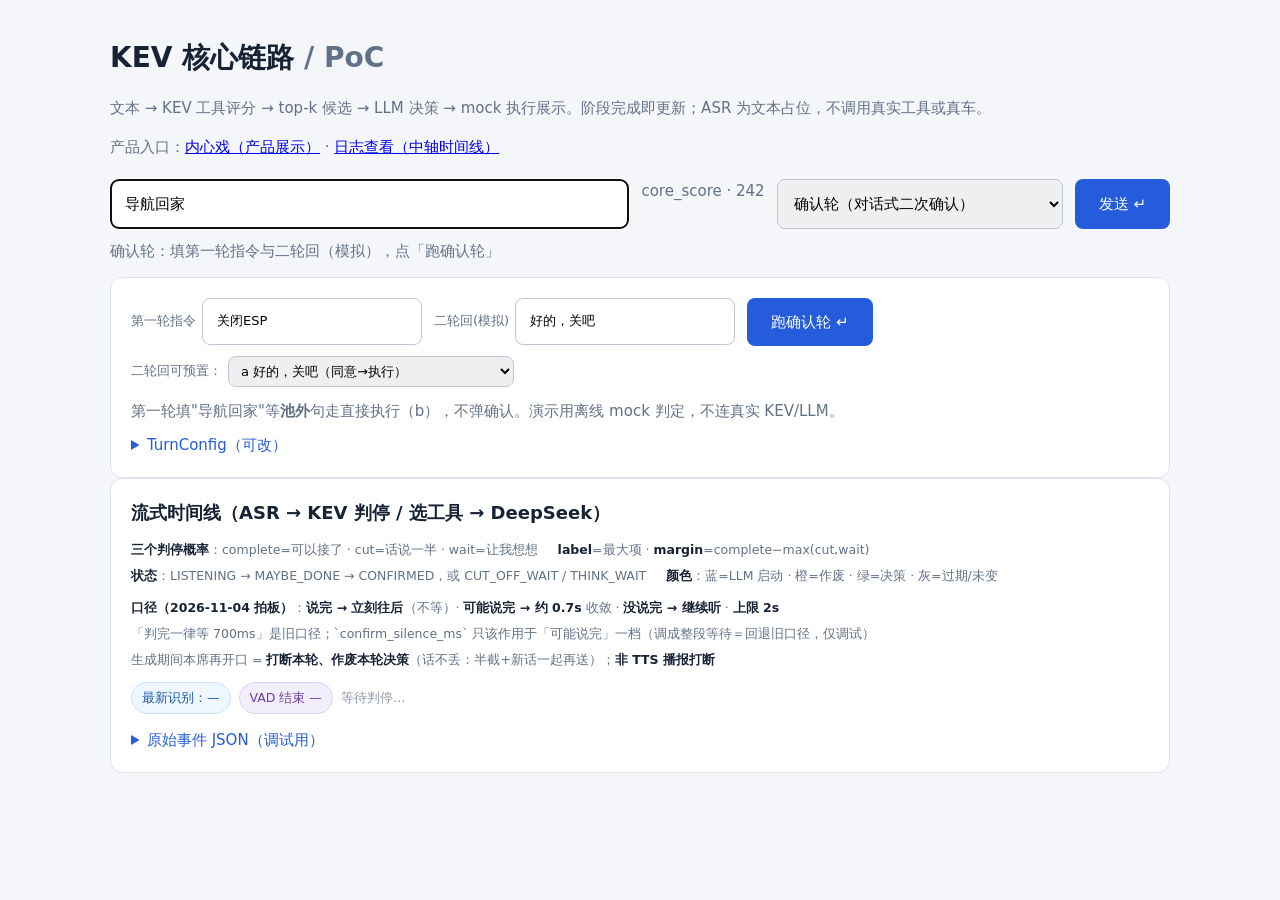
==== commit 80041796: "feat: 内心戏会话可在日志页按中轴时间线回看 内心戏主屏仍是产品演示；补会话与办理记录的关联和落盘。 日志页按左右各自发生时间挂到中轴，缺字段标明未记录。" ====
--- a/ui/index.html
+++ b/ui/index.html
@@ -165,6 +165,7 @@
 <main>
   <h1>KEV 核心链路 <span class="muted">/ PoC</span></h1>
   <p class="muted">文本 → KEV 工具评分 → top-k 候选 → LLM 决策 → mock 执行展示。阶段完成即更新；ASR 为文本占位，不调用真实工具或真车。</p>
+  <p class="muted">产品入口：<a href="/neixinxi">内心戏（产品展示）</a> · <a href="/log">日志查看（中轴时间线）</a></p>
   <form id="query-form">
     <input id="utterance" aria-label="输入一句 query" placeholder="输入一句 query，例如：导航回家" value="导航回家" required autofocus>
     <span id="tool-set-label" class="muted" title="PoC 唯一工具集：两阶段 KEV 选工具，242 tools / 17 domains">core_score · 242</span>
